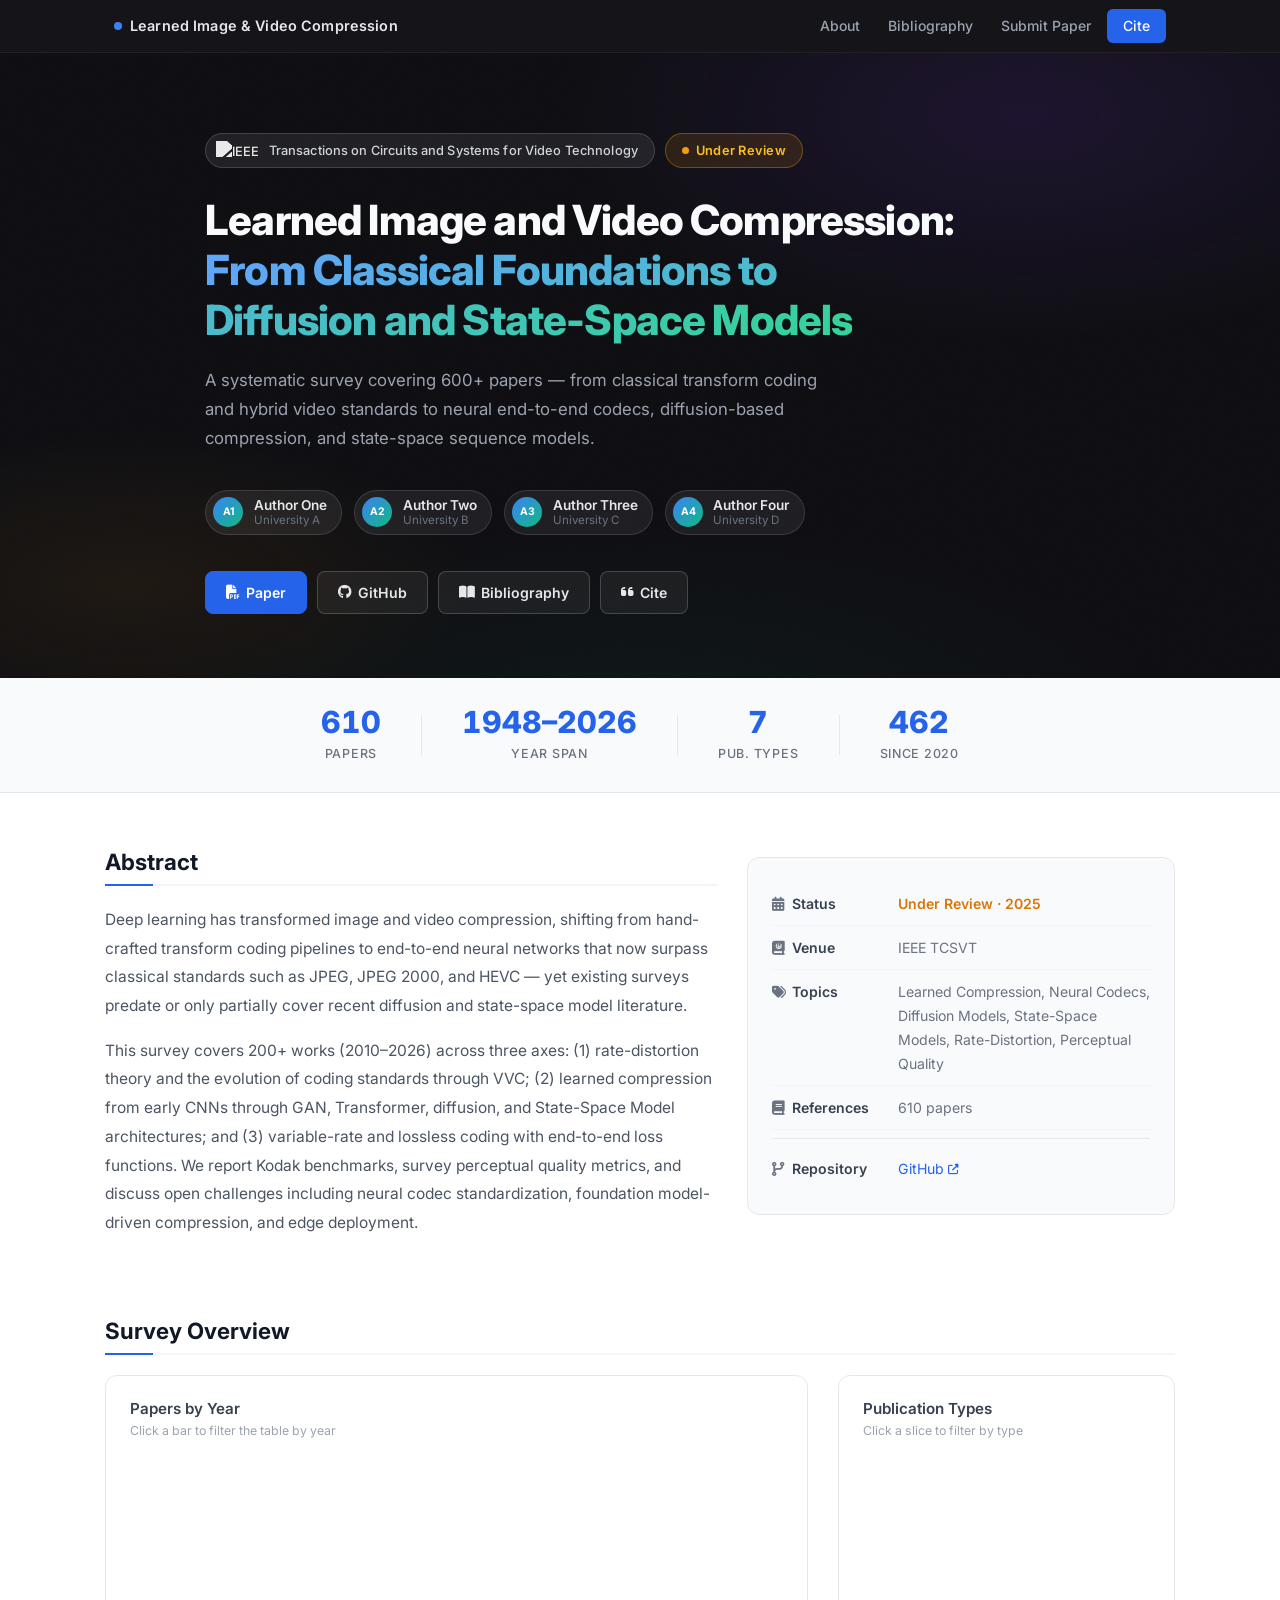
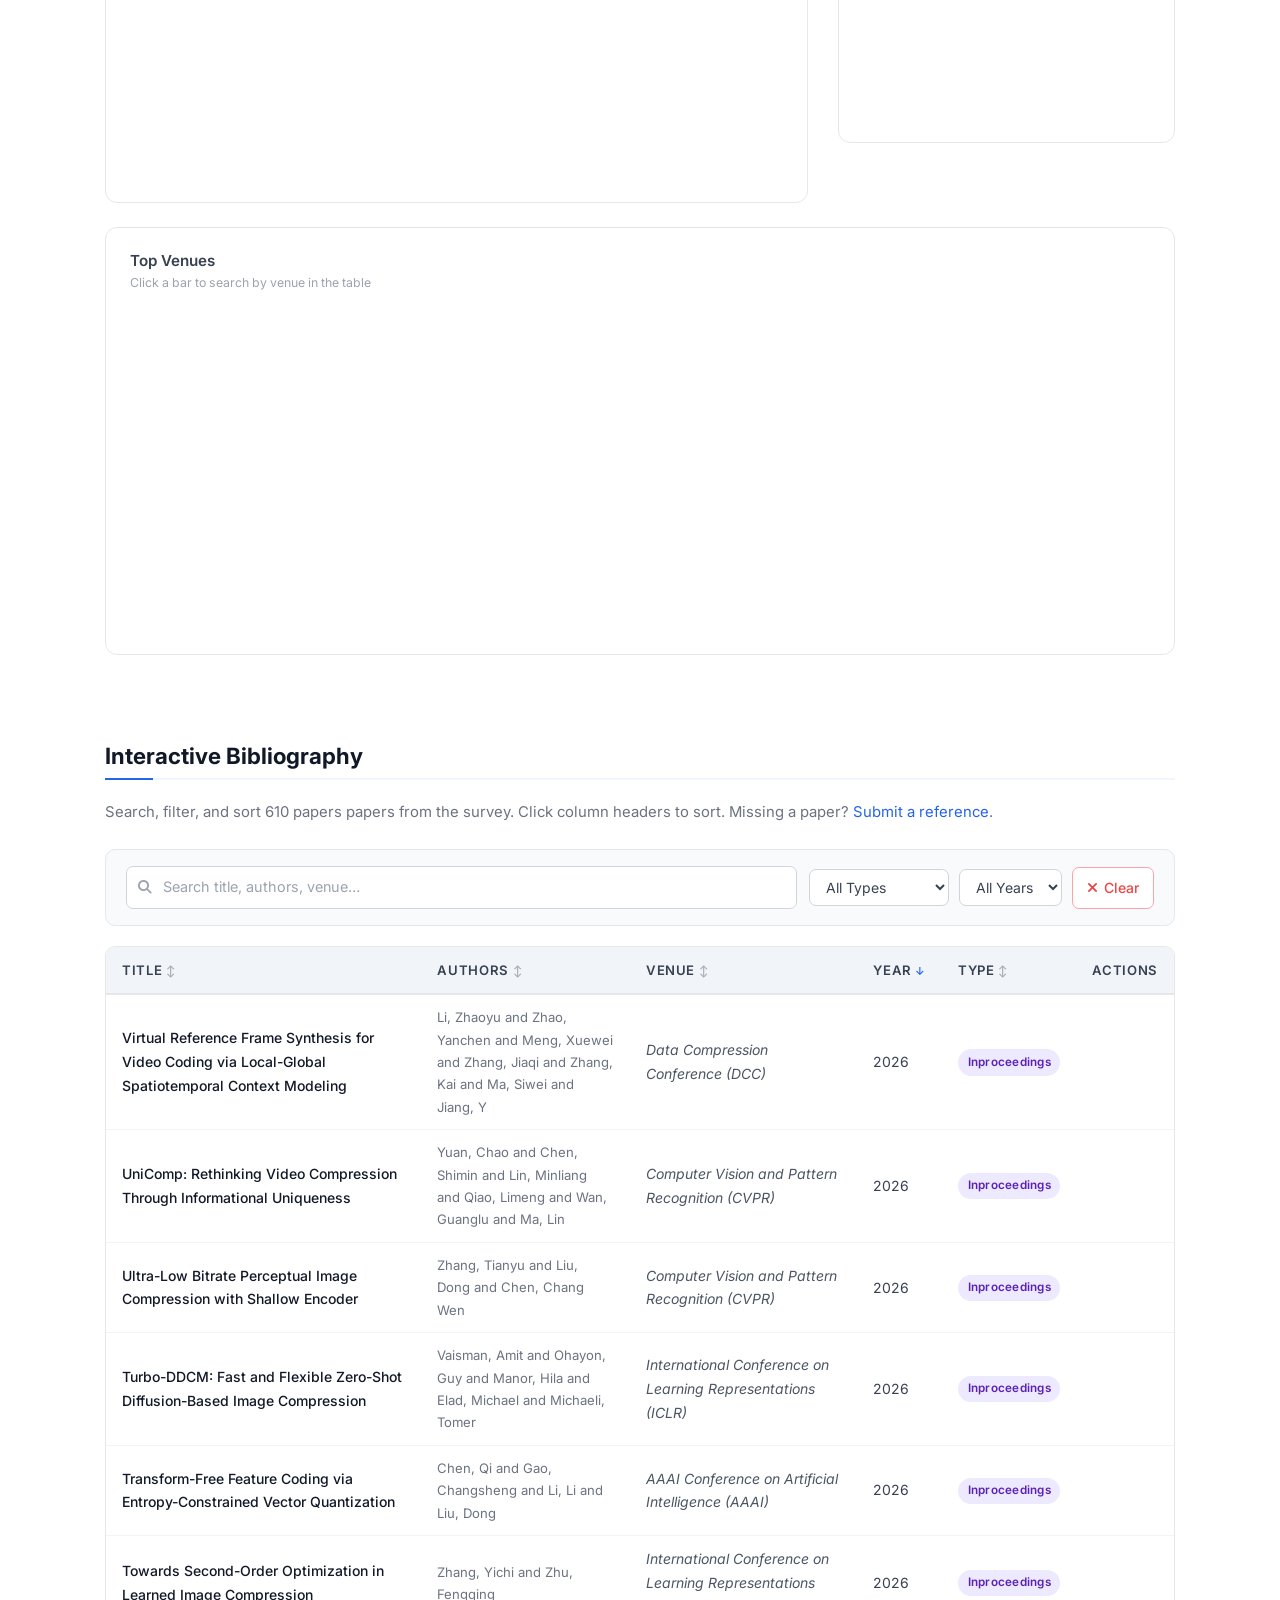
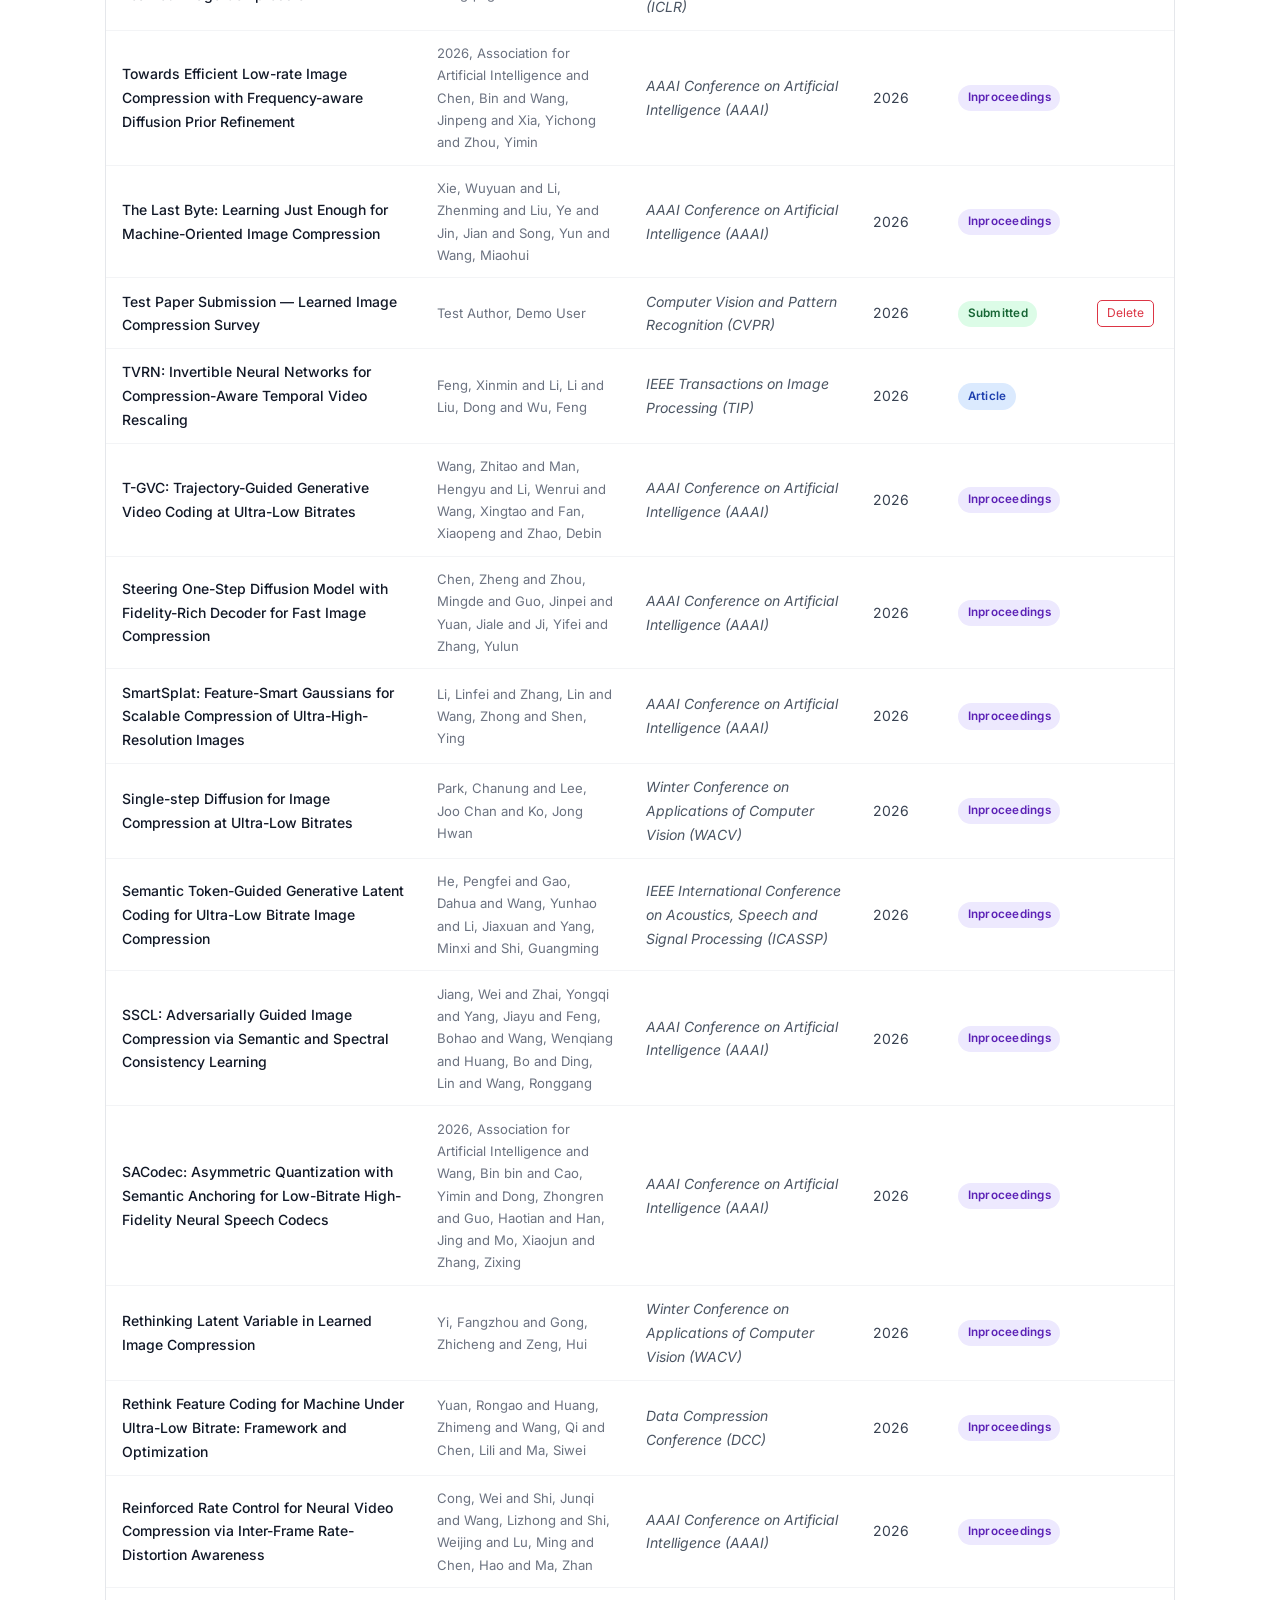
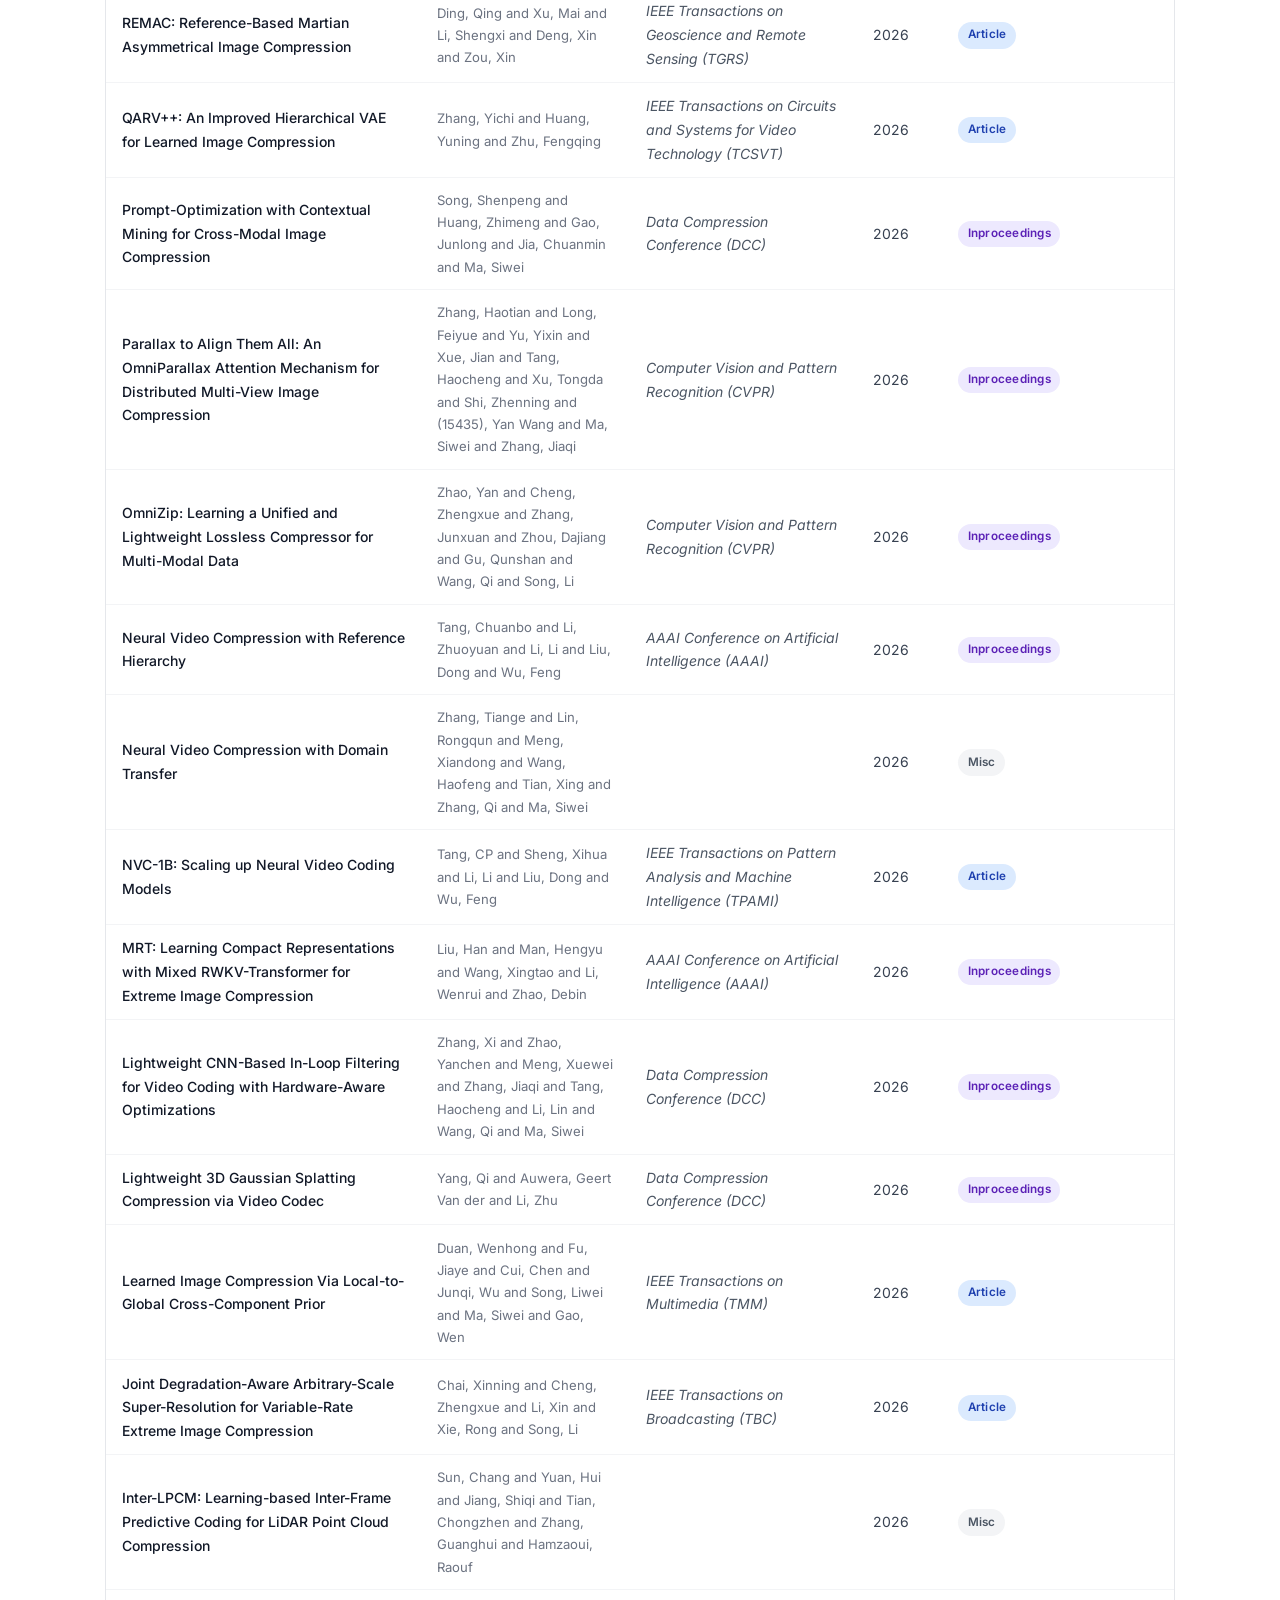
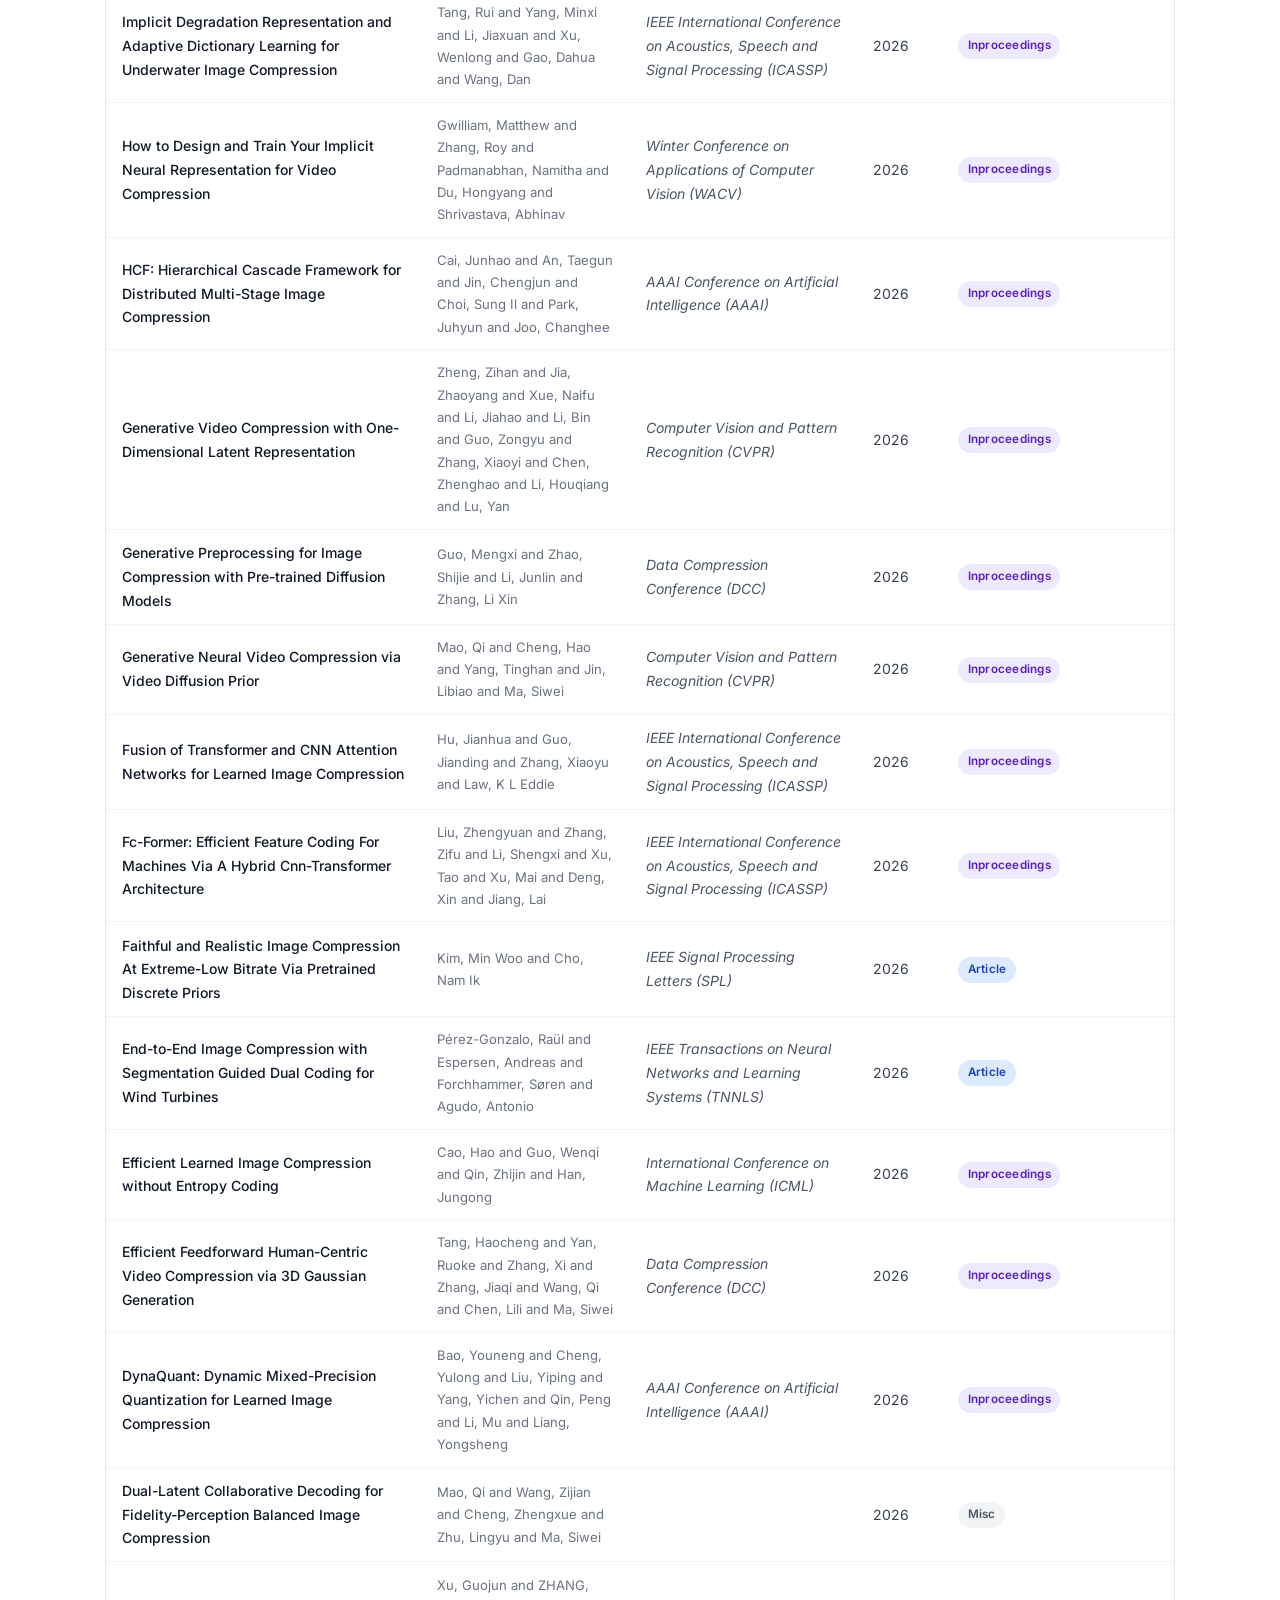
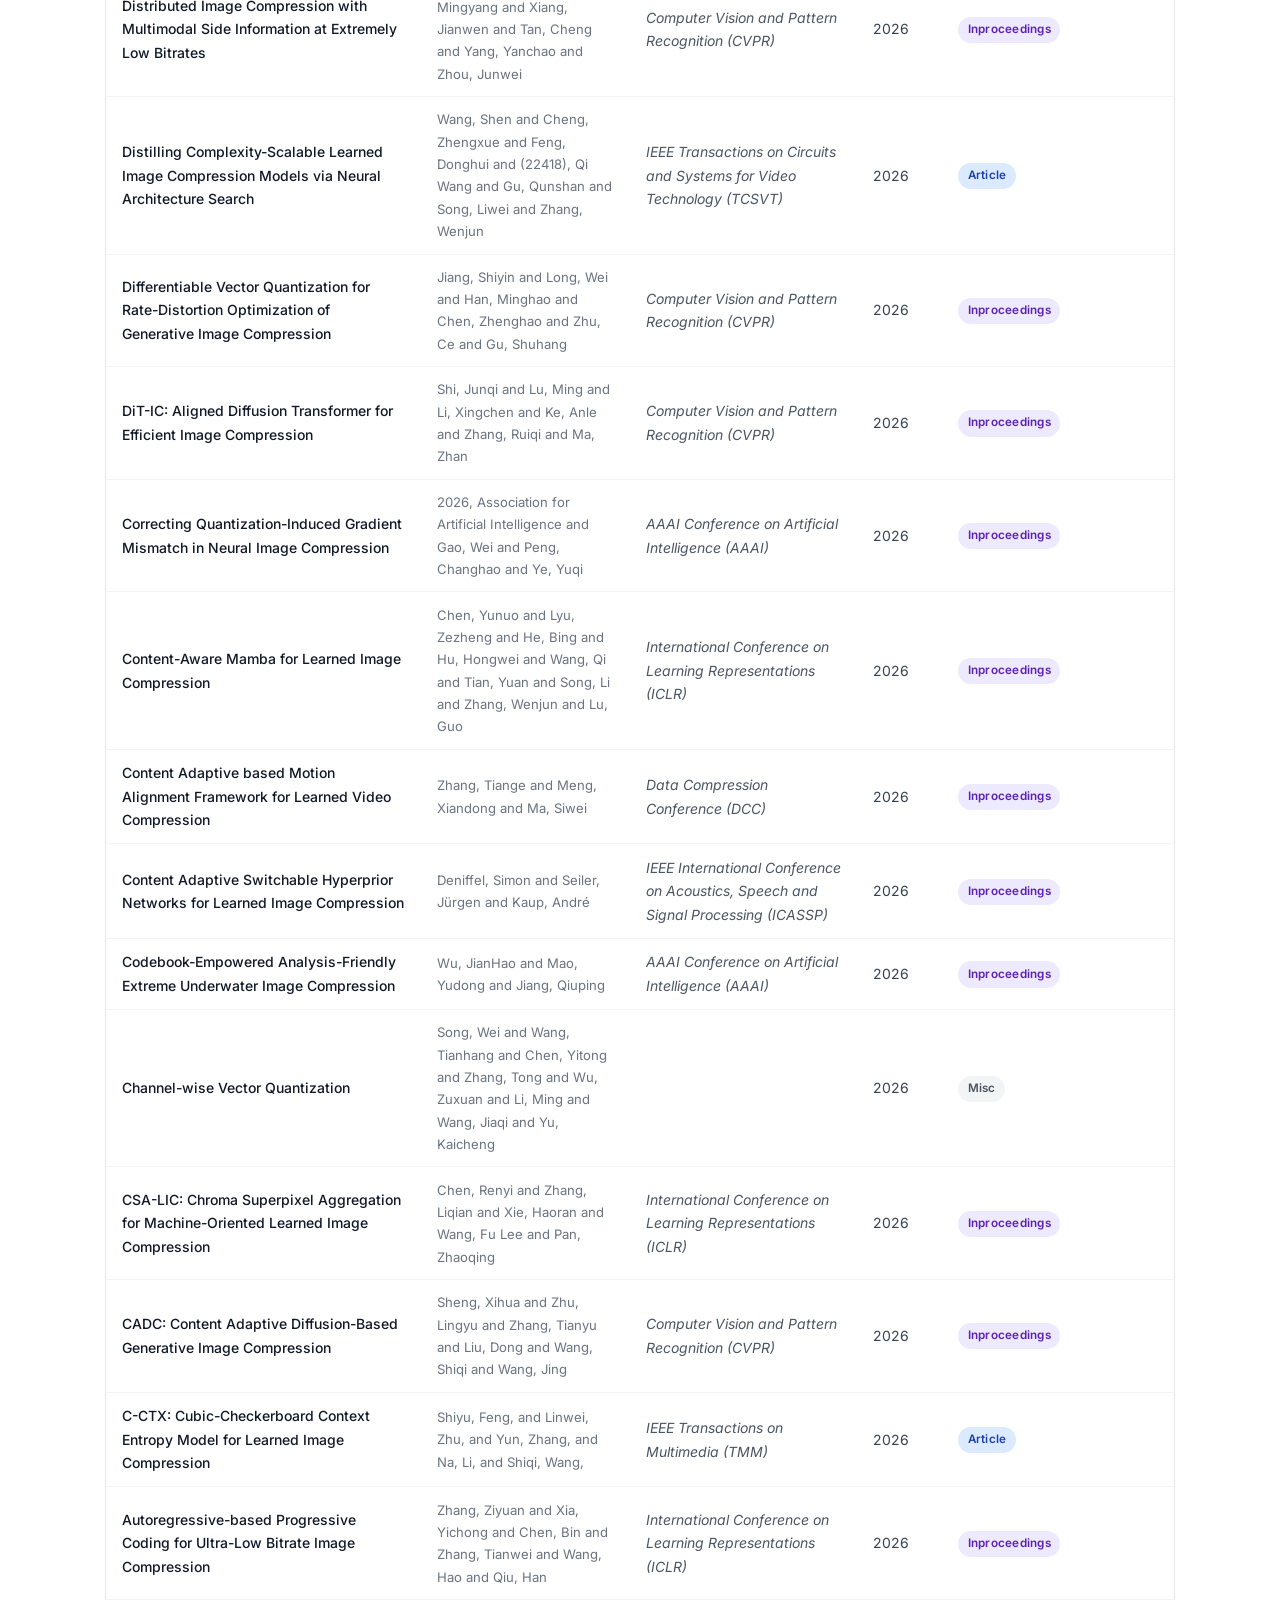
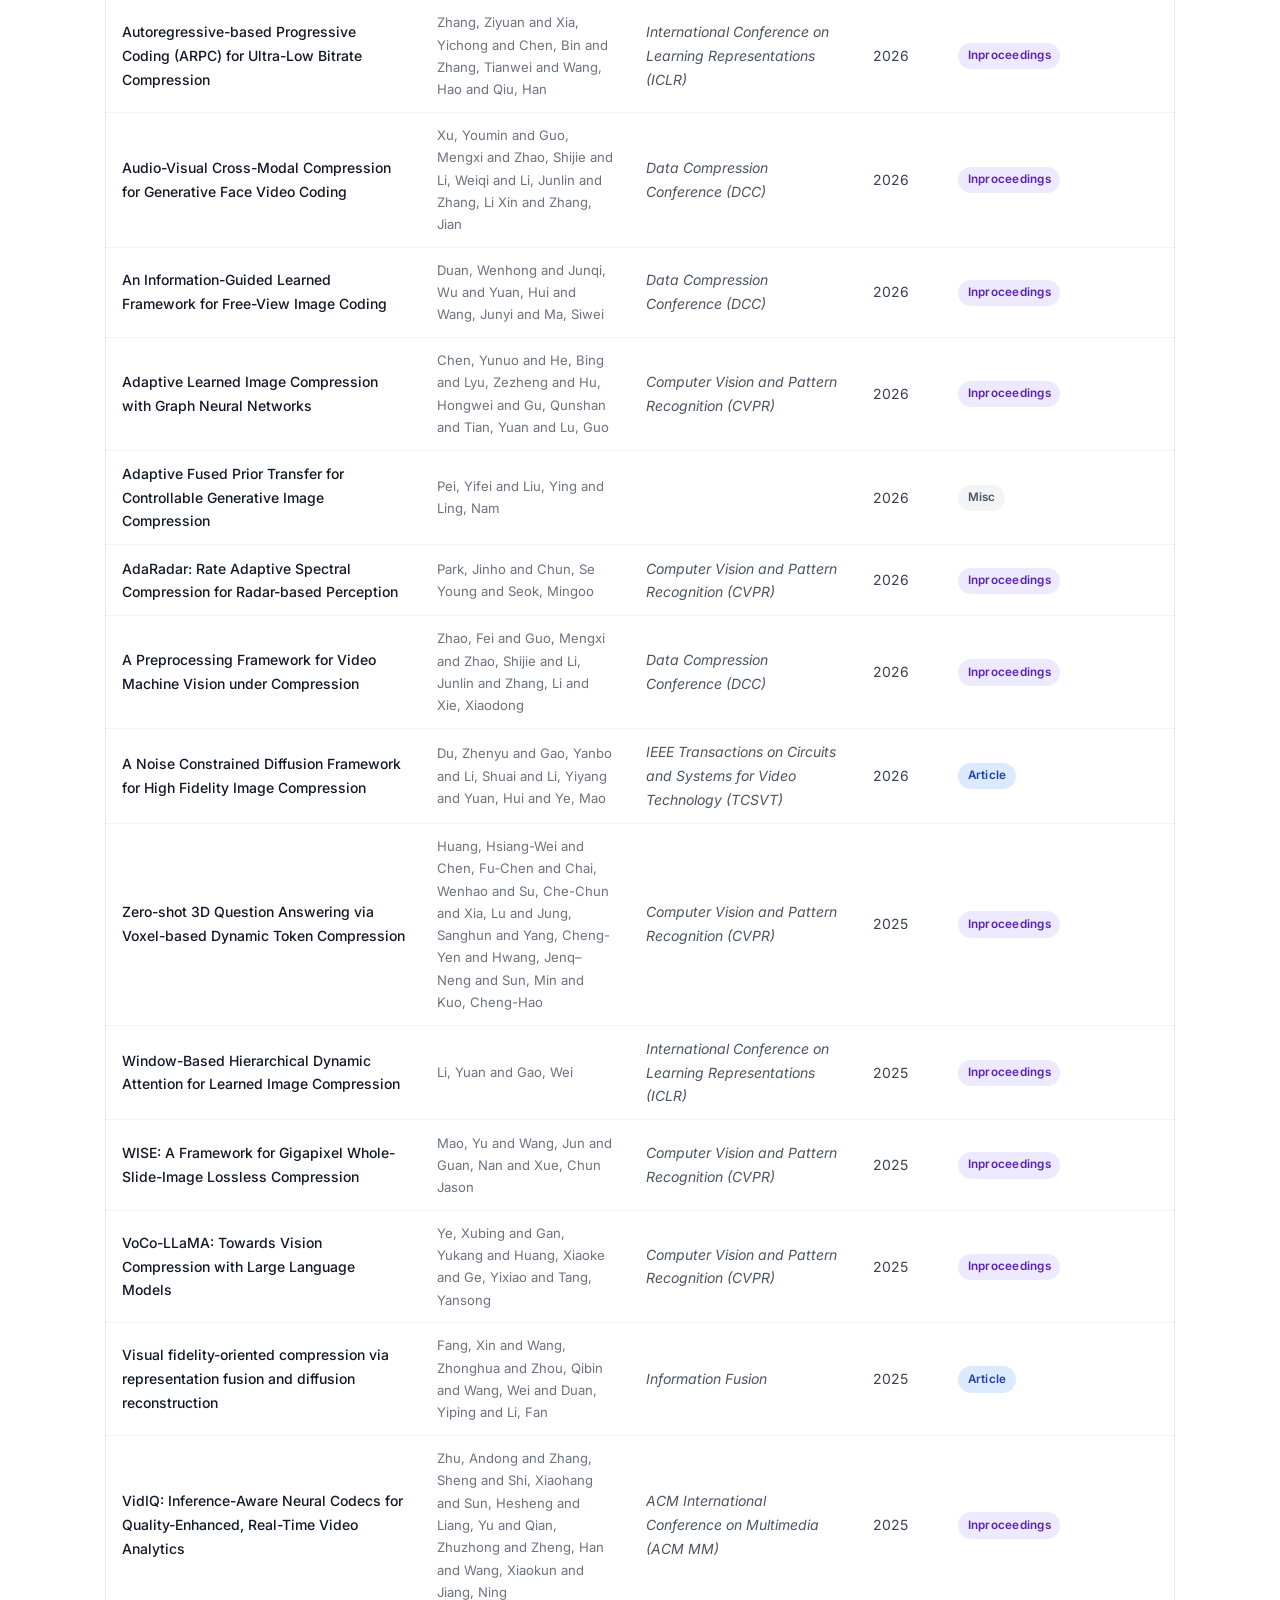
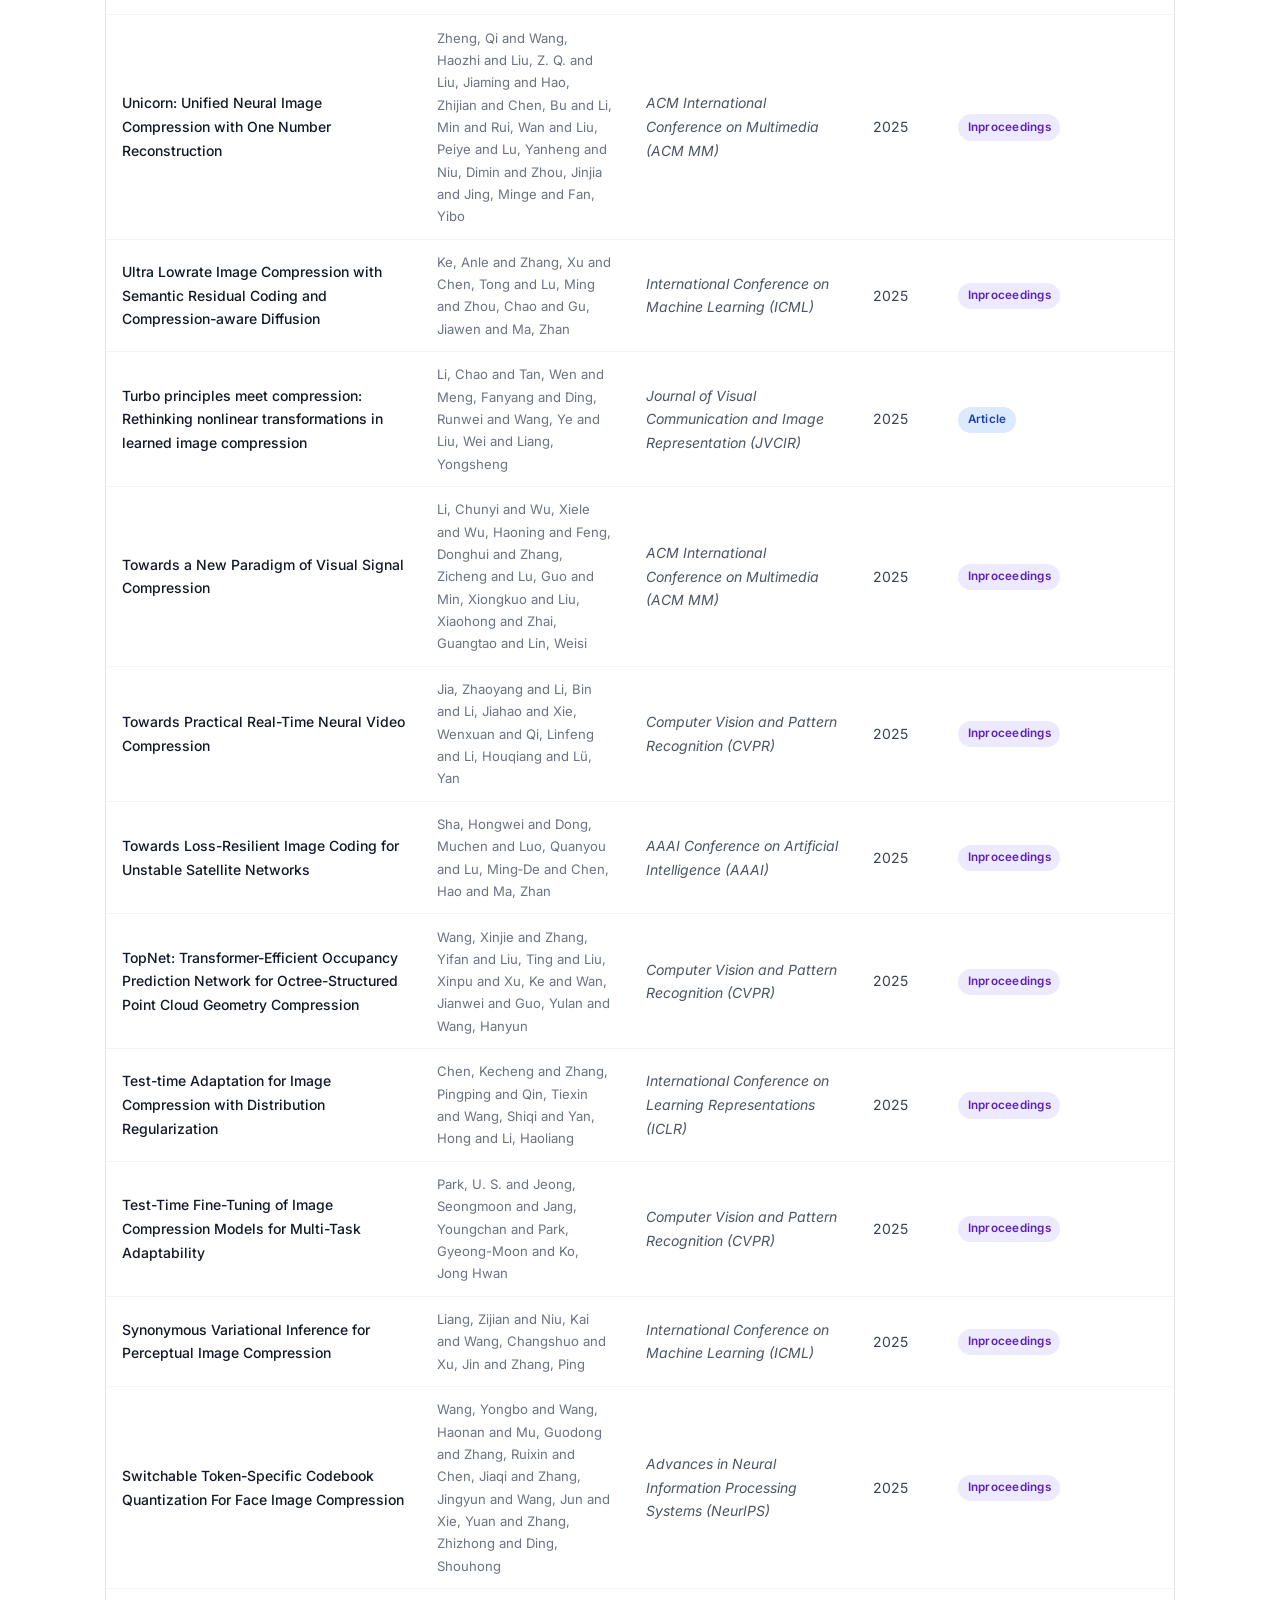
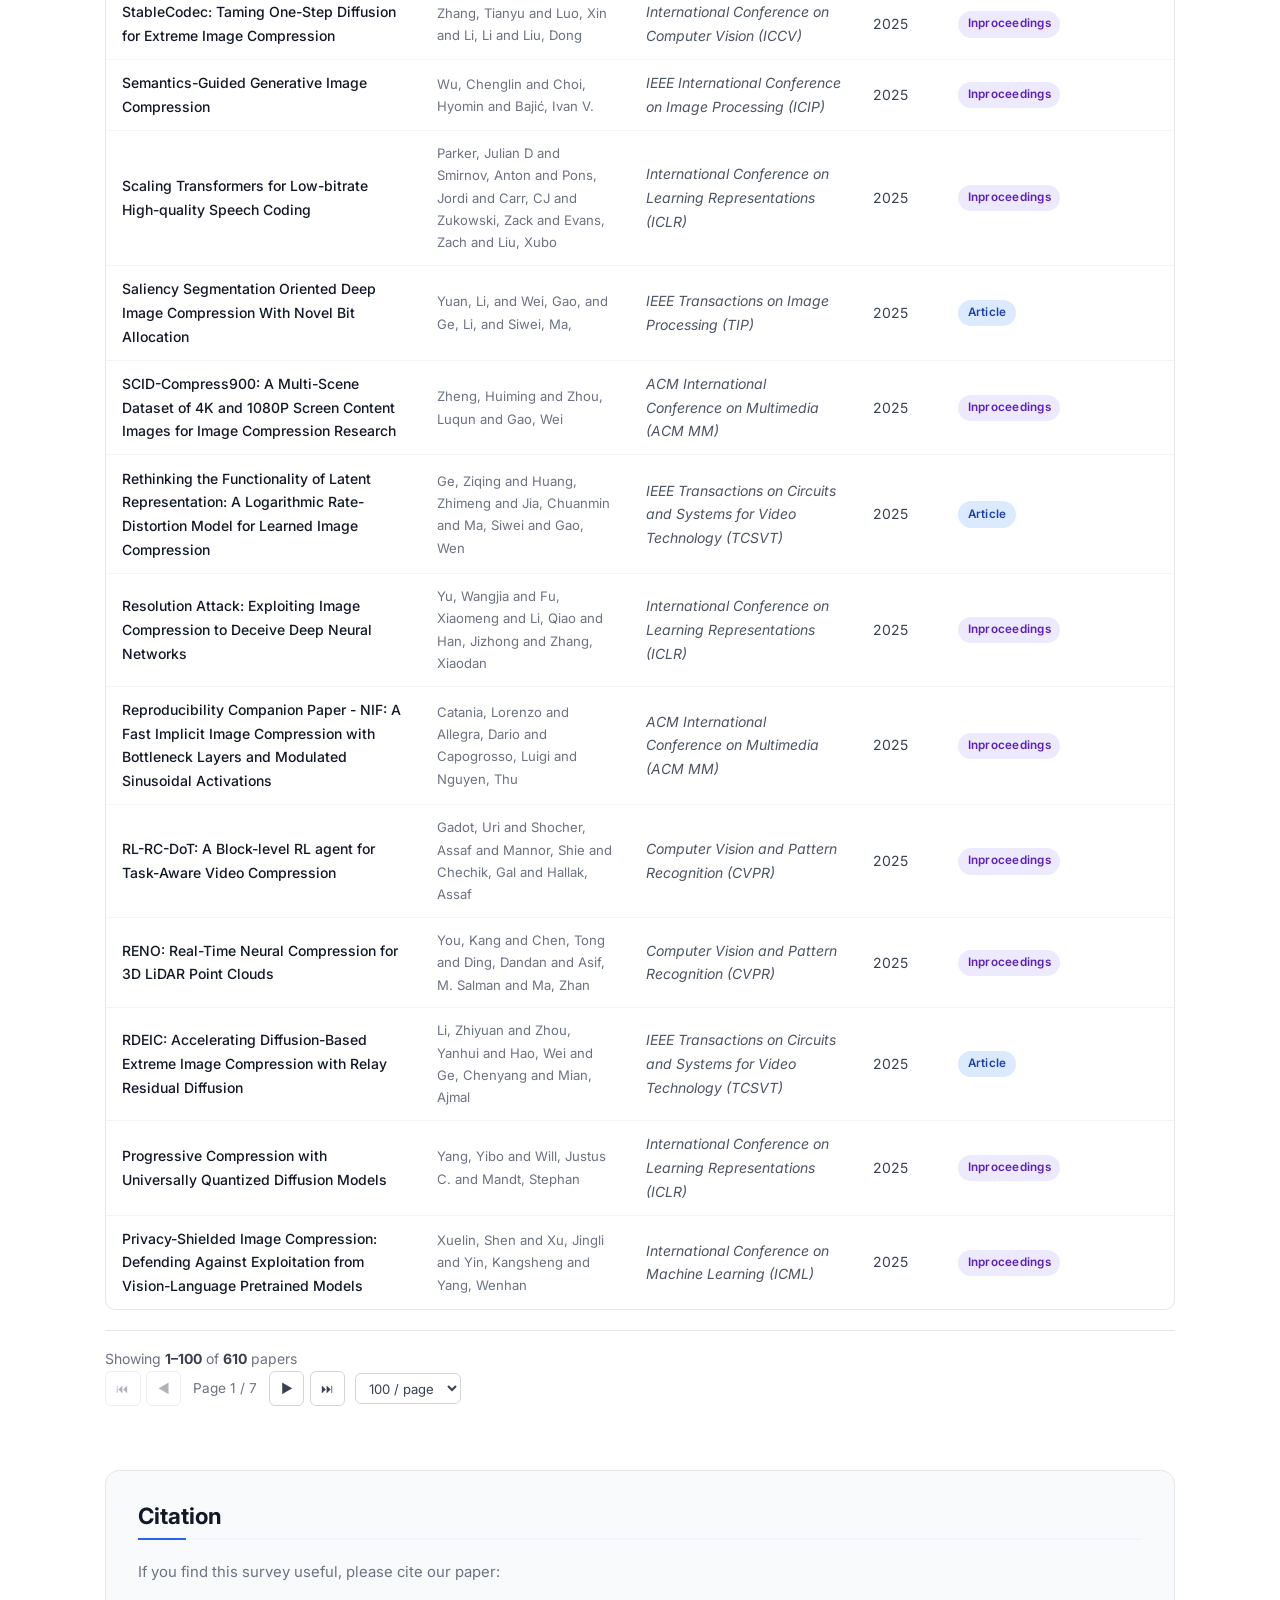
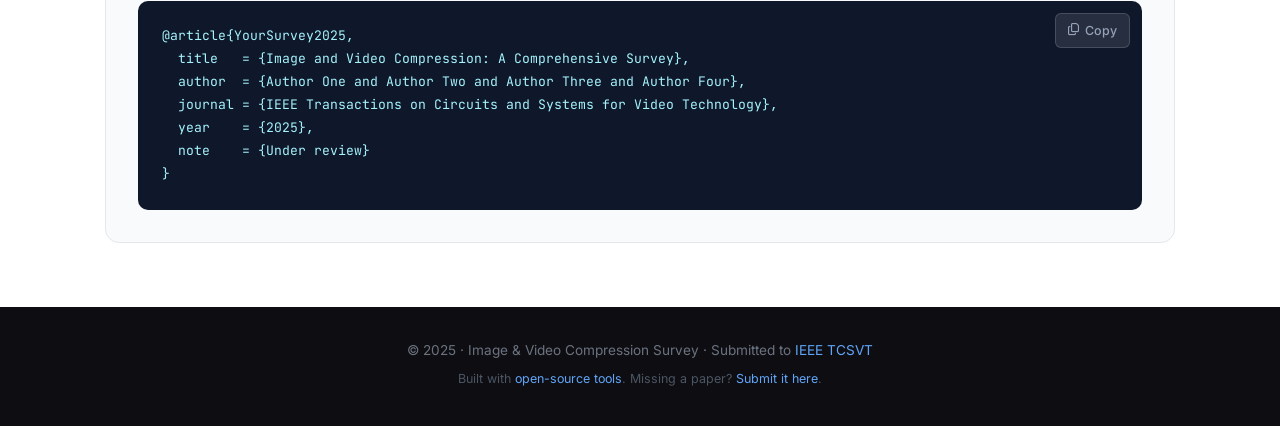
==== index.html @ 4a528257 "Initial commit: Learned Image and Video Compression Survey" ====
<!DOCTYPE html>
<html lang="en">
<head>
  <meta charset="UTF-8">
  <meta name="viewport" content="width=device-width, initial-scale=1.0">
  <title>Learned Image and Video Compression: From Classical Foundations to Diffusion and State-Space Models — IEEE TCSVT</title>

  <!-- ── Primary SEO ── -->
  <meta name="description" content="Learned Image and Video Compression: From Classical Foundations to Diffusion and State-Space Models — a comprehensive survey of 600+ papers covering neural codecs, HEVC, VVC, AV1, rate-distortion, entropy coding, hyperprior, diffusion-based compression, and state-space models. Submitted to IEEE TCSVT.">
  <meta name="keywords" content="
    image compression, video compression, neural image compression, learned image compression,
    deep learning video coding, end-to-end image compression, neural video compression,
    learned video compression, deep image compression, generative compression,
    HEVC, H.265, H.266, VVC, Versatile Video Coding, AVC, H.264, AV1, VP9, JPEG, JPEG2000, BPG, WebP,
    entropy coding, arithmetic coding, range coding, rate-distortion optimization, rate-distortion tradeoff,
    variational autoencoder, VAE, hyperprior, context model, channel conditional model,
    transform coding, DCT, discrete cosine transform, learned transform, nonlinear transform,
    inter prediction, intra prediction, motion compensation, optical flow compression,
    diffusion model compression, GAN compression, generative image compression,
    perceptual quality, image quality assessment, video quality assessment,
    PSNR, SSIM, MS-SSIM, VMAF, LPIPS, FID, perceptual loss, no-reference quality metric,
    deep learning codec, neural codec, end-to-end codec, codec survey,
    image coding, video coding, hybrid video codec, scalable video coding,
    survey, comprehensive survey, bibliography, IEEE TCSVT, IEEE Transactions on Circuits and Systems for Video Technology,
    signal processing, multimedia compression, data compression
  ">
  <meta name="author" content="Image and Video Compression Survey Authors">
  <meta name="robots" content="index, follow">
  <link rel="canonical" href="https://khawar-islam.github.io/image_video_compression/">

  <!-- ── Open Graph (LinkedIn, Facebook, Discord) ── -->
  <meta property="og:type" content="website">
  <meta property="og:title" content="Learned Image and Video Compression: From Classical Foundations to Diffusion and State-Space Models — IEEE TCSVT">
  <meta property="og:description" content="Interactive bibliography of 600+ papers — neural codecs, HEVC/VVC/AV1, diffusion-based compression, state-space models, rate-distortion, and perceptual quality. Submitted to IEEE TCSVT.">
  <meta property="og:url" content="https://khawar-islam.github.io/image_video_compression/">
  <meta property="og:site_name" content="Image and Video Compression Survey">

  <!-- ── Twitter / X Card ── -->
  <meta name="twitter:card" content="summary_large_image">
  <meta name="twitter:title" content="Learned Image and Video Compression: From Classical Foundations to Diffusion and State-Space Models — IEEE TCSVT">
  <meta name="twitter:description" content="Interactive bibliography of 600+ papers — neural codecs, HEVC/VVC/AV1, diffusion-based compression, state-space models, rate-distortion, and perceptual quality.">

  <!-- ── Structured Data (Google Scholar / search engines) ── -->
  <script type="application/ld+json">
  {
    "@context": "https://schema.org",
    "@type": "ScholarlyArticle",
    "name": "Learned Image and Video Compression: From Classical Foundations to Diffusion and State-Space Models: A Survey",
    "description": "A systematic review of classical and learned image and video compression methods, covering entropy coding, neural codecs, diffusion-based compression, state-space models, and perceptual quality metrics.",
    "keywords": [
      "image compression", "video compression", "neural image compression",
      "learned image compression", "deep learning", "HEVC", "VVC", "AV1",
      "rate-distortion optimization", "entropy coding", "hyperprior",
      "perceptual quality", "SSIM", "VMAF", "IEEE TCSVT"
    ],
    "publisher": {
      "@type": "Organization",
      "name": "IEEE Transactions on Circuits and Systems for Video Technology"
    },
    "isAccessibleForFree": true,
    "url": "https://khawar-islam.github.io/image_video_compression/"
  }
  </script>
  <link rel="stylesheet" href="https://cdn.jsdelivr.net/npm/bootstrap@4.6.2/dist/css/bootstrap.min.css" crossorigin="anonymous">
  <link rel="stylesheet" href="https://cdnjs.cloudflare.com/ajax/libs/font-awesome/6.5.0/css/all.min.css" crossorigin="anonymous">
  <link href="https://fonts.googleapis.com/css2?family=Inter:wght@300;400;500;600;700&family=JetBrains+Mono:wght@400;500&display=swap" rel="stylesheet">
  <link rel="stylesheet" href="css/style.css">
</head>
<body>

  <!-- ── Sticky Nav ── -->
  <nav class="site-nav">
    <div class="nav-inner">
      <span class="nav-brand">
        <span class="nav-dot"></span>
        Learned Image &amp; Video Compression
      </span>
      <div class="nav-links">
        <a href="#about">About</a>
        <a href="#bibliography">Bibliography</a>
        <a href="submit.html">Submit Paper</a>
        <a href="#cite" class="nav-btn">Cite</a>
      </div>
    </div>
  </nav>

  <!-- ── Hero ── -->
  <header class="hero">
    <div class="hero-bg"></div>
    <div class="container hero-inner">

      <div class="hero-badges">
        <div class="venue-badge">
          <img src="https://upload.wikimedia.org/wikipedia/commons/2/21/IEEE_logo.svg" alt="IEEE" class="ieee-logo">
          <span>Transactions on Circuits and Systems for Video Technology</span>
        </div>
        <div class="under-review-badge">
          <span class="under-review-dot"></span>
          Under Review
        </div>
      </div>

      <h1 class="hero-title">
        Learned Image and Video Compression:<br>
        <span class="hero-accent">From Classical Foundations to<br>Diffusion and State-Space Models</span>
      </h1>

      <p class="hero-subtitle">
        A systematic survey covering 600+ papers — from classical transform coding
        and hybrid video standards to neural end-to-end codecs, diffusion-based
        compression, and state-space sequence models.
      </p>

      <!-- Authors — replace with real names -->
      <div class="authors-row">
        <div class="author-chip">
          <div class="author-avatar">A1</div>
          <div>
            <div class="author-name">Author One</div>
            <div class="author-affil">University A</div>
          </div>
        </div>
        <div class="author-chip">
          <div class="author-avatar">A2</div>
          <div>
            <div class="author-name">Author Two</div>
            <div class="author-affil">University B</div>
          </div>
        </div>
        <div class="author-chip">
          <div class="author-avatar">A3</div>
          <div>
            <div class="author-name">Author Three</div>
            <div class="author-affil">University C</div>
          </div>
        </div>
        <div class="author-chip">
          <div class="author-avatar">A4</div>
          <div>
            <div class="author-name">Author Four</div>
            <div class="author-affil">University D</div>
          </div>
        </div>
      </div>

      <!-- Action buttons -->
      <div class="hero-actions">
        <a href="#" class="hero-btn hero-btn-primary">
          <i class="fas fa-file-pdf"></i> Paper
        </a>
        <a href="https://github.com/khawar-islam/image_video_compression" target="_blank" class="hero-btn hero-btn-outline">
          <i class="fab fa-github"></i> GitHub
        </a>
        <a href="#bibliography" class="hero-btn hero-btn-outline">
          <i class="fas fa-book-open"></i> Bibliography
        </a>
        <a href="#cite" class="hero-btn hero-btn-outline" id="citeNavBtn">
          <i class="fas fa-quote-left"></i> Cite
        </a>
      </div>

    </div>
  </header>

  <!-- ── Stats bar ── -->
  <div class="stats-bar" id="dashboardSection" style="display:none">
    <div class="container">
      <div class="stats-grid">
        <div class="stat-item">
          <div class="stat-value" id="statTotal">0</div>
          <div class="stat-label">Papers</div>
        </div>
        <div class="stat-divider"></div>
        <div class="stat-item">
          <div class="stat-value" id="statYears">0</div>
          <div class="stat-label">Year Span</div>
        </div>
        <div class="stat-divider"></div>
        <div class="stat-item">
          <div class="stat-value" id="statTypes">0</div>
          <div class="stat-label">Pub. Types</div>
        </div>
        <div class="stat-divider"></div>
        <div class="stat-item">
          <div class="stat-value" id="statRecent">0</div>
          <div class="stat-label">Since 2020</div>
        </div>
      </div>
    </div>
  </div>

  <main class="container main-content">

    <!-- ── About ── -->
    <section id="about" class="section-about">
      <div class="row">
        <div class="col-lg-7">
          <h2 class="section-heading">Abstract</h2>
          <p class="abstract-text">
            Deep learning has transformed image and video compression, shifting from hand-crafted
            transform coding pipelines to end-to-end neural networks that now surpass classical
            standards such as JPEG, JPEG 2000, and HEVC — yet existing surveys predate or only
            partially cover recent diffusion and state-space model literature.
          </p>
          <p class="abstract-text">
            This survey covers 200+ works (2010–2026) across three axes: (1) rate-distortion
            theory and the evolution of coding standards through VVC; (2) learned compression
            from early CNNs through GAN, Transformer, diffusion, and State-Space Model
            architectures; and (3) variable-rate and lossless coding with end-to-end loss
            functions. We report Kodak benchmarks, survey perceptual quality metrics, and
            discuss open challenges including neural codec standardization, foundation
            model-driven compression, and edge deployment.
          </p>
        </div>
        <div class="col-lg-5">
          <div class="info-card">
            <div class="info-row">
              <span class="info-key"><i class="fas fa-calendar-alt"></i> Status</span>
              <span class="info-val" style="color:#d97706;font-weight:600;">Under Review · 2025</span>
            </div>
            <div class="info-row">
              <span class="info-key"><i class="fas fa-journal-whills"></i> Venue</span>
              <span class="info-val">IEEE TCSVT</span>
            </div>
            <div class="info-row">
              <span class="info-key"><i class="fas fa-tags"></i> Topics</span>
              <span class="info-val">Learned Compression, Neural Codecs, Diffusion Models, State-Space Models, Rate-Distortion, Perceptual Quality</span>
            </div>
            <div class="info-row">
              <span class="info-key"><i class="fas fa-book"></i> References</span>
              <span class="info-val" id="infoRefCount">610 papers</span>
            </div>
            <hr class="info-divider">
            <div class="info-row">
              <span class="info-key"><i class="fas fa-code-branch"></i> Repository</span>
              <a href="https://github.com/khawar-islam/image_video_compression" class="info-val info-link" target="_blank">
                GitHub <i class="fas fa-external-link-alt fa-xs"></i>
              </a>
            </div>
          </div>
        </div>
      </div>
    </section>

    <!-- ── Charts ── -->
    <section id="chartsSection" class="section-charts" style="display:none">
      <h2 class="section-heading">Survey Overview</h2>
      <div class="row charts-section">
        <div class="col-lg-8 mb-4">
          <div class="chart-card">
            <h5>Papers by Year</h5>
            <p class="chart-hint">Click a bar to filter the table by year</p>
            <div class="chart-wrap tall">
              <canvas id="yearChart"></canvas>
            </div>
          </div>
        </div>
        <div class="col-lg-4 mb-4">
          <div class="chart-card">
            <h5>Publication Types</h5>
            <p class="chart-hint">Click a slice to filter by type</p>
            <div class="chart-wrap">
              <canvas id="typeChart"></canvas>
            </div>
          </div>
        </div>
        <div class="col-12 mb-4">
          <div class="chart-card">
            <h5>Top Venues</h5>
            <p class="chart-hint">Click a bar to search by venue in the table</p>
            <div class="chart-wrap tall">
              <canvas id="venueChart"></canvas>
            </div>
          </div>
        </div>
      </div>
    </section>

    <!-- ── Bibliography ── -->
    <section id="bibliography" class="section-bibliography">
      <div class="bib-header">
        <h2 class="section-heading">Interactive Bibliography</h2>
        <p class="bib-desc">
          Search, filter, and sort <span id="bibPaperCount">200+</span> papers from the survey.
          Click column headers to sort. Missing a paper?
          <a href="submit.html">Submit a reference</a>.
        </p>
      </div>

      <!-- Filters -->
      <div class="filter-bar">
        <div class="filter-search">
          <i class="fas fa-search filter-icon"></i>
          <input type="text" id="searchInput" class="filter-input" placeholder="Search title, authors, venue…">
        </div>
        <div class="filter-selects">
          <select id="typeFilter" class="filter-select">
            <option value="">All Types</option>
          </select>
          <select id="yearFilter" class="filter-select">
            <option value="">All Years</option>
          </select>
          <button type="button" id="clearFilters" class="filter-clear-btn">
            <i class="fas fa-times"></i> Clear
          </button>
        </div>
      </div>

      <div id="loadingState" class="loading-state">
        <div class="loading-spinner"></div>
        <span>Loading bibliography…</span>
      </div>

      <div id="tableSection" class="table-responsive bib-table-wrap" style="display:none">
        <table id="surveyTable" class="table bib-table">
          <thead>
            <tr>
              <th class="sortable" data-column="title">Title</th>
              <th class="sortable" data-column="authors">Authors</th>
              <th class="sortable" data-column="venue">Venue</th>
              <th class="sortable" data-column="year">Year</th>
              <th class="sortable" data-column="type">Type</th>
              <th class="no-sort actions-col">Actions</th>
            </tr>
          </thead>
          <tbody id="tableBody"></tbody>
        </table>
      </div>

      <!-- Pagination -->
      <div id="paginationSection" class="pagination-wrapper" style="display:none">
        <div class="pagination-info">
          Showing <strong><span id="startRecord">0</span>–<span id="endRecord">0</span></strong>
          of <strong><span id="totalRecords">0</span></strong> papers
        </div>
        <div class="pagination-controls">
          <button type="button" id="firstPage" class="page-btn">⏮</button>
          <button type="button" id="prevPage" class="page-btn">◀</button>
          <span class="page-indicator">
            Page <span id="currentPage">1</span> / <span id="totalPages">1</span>
          </span>
          <button type="button" id="nextPage" class="page-btn">▶</button>
          <button type="button" id="lastPage" class="page-btn">⏭</button>
          <select id="recordsPerPage" class="per-page-select">
            <option value="10">10 / page</option>
            <option value="25">25 / page</option>
            <option value="50">50 / page</option>
            <option value="100" selected>100 / page</option>
          </select>
        </div>
      </div>
    </section>

    <!-- ── Citation ── -->
    <section id="cite" class="section-cite">
      <h2 class="section-heading">Citation</h2>
      <p>If you find this survey useful, please cite our paper:</p>
      <div class="bibtex-block">
        <button class="copy-btn" id="copyBibtex" title="Copy BibTeX">
          <i class="far fa-copy"></i> Copy
        </button>
        <pre id="bibtexCode">@article{YourSurvey2025,
  title   = {Image and Video Compression: A Comprehensive Survey},
  author  = {Author One and Author Two and Author Three and Author Four},
  journal = {IEEE Transactions on Circuits and Systems for Video Technology},
  year    = {2025},
  note    = {Under review}
}</pre>
      </div>
    </section>

  </main>

  <!-- ── Footer ── -->
  <footer class="site-footer">
    <div class="container footer-inner">
      <p>
        &copy; 2025 · Image &amp; Video Compression Survey ·
        Submitted to <a href="https://ieeexplore.ieee.org/xpl/RecentIssue.jsp?punumber=76" target="_blank">IEEE TCSVT</a>
      </p>
      <p class="footer-sub">
        Built with <a href="https://github.com/khawar-islam/image_video_compression" target="_blank">open-source tools</a>.
        Missing a paper? <a href="submit.html">Submit it here</a>.
      </p>
    </div>
  </footer>

  <script src="https://cdn.jsdelivr.net/npm/chart.js@4.4.1/dist/chart.umd.min.js"></script>
  <script src="js/venue-map.js"></script>
  <script src="js/charts.js"></script>
  <script src="js/app.js"></script>
  <script>
    // BibTeX copy button
    document.getElementById('copyBibtex').addEventListener('click', function() {
      const text = document.getElementById('bibtexCode').textContent;
      navigator.clipboard.writeText(text).then(() => {
        this.innerHTML = '<i class="fas fa-check"></i> Copied!';
        setTimeout(() => { this.innerHTML = '<i class="far fa-copy"></i> Copy'; }, 2000);
      });
    });

    // Show charts section once data is loaded
    const _origRender = window.renderSurveyCharts;
    document.addEventListener('DOMContentLoaded', function() {
      const observer = new MutationObserver(function() {
        const dash = document.getElementById('dashboardSection');
        if (dash && dash.style.display !== 'none') {
          const chartsEl = document.getElementById('chartsSection');
          if (chartsEl) chartsEl.style.display = 'block';
          observer.disconnect();
        }
      });
      const dash = document.getElementById('dashboardSection');
      if (dash) observer.observe(dash, { attributes: true, attributeFilter: ['style'] });
    });

    // Update abstract paper count when data loads
    window.addEventListener('surveydataloaded', function(e) {
      const count = e.detail && e.detail.count;
      if (count) {
        const el = document.getElementById('abstractPaperCount');
        const el2 = document.getElementById('bibPaperCount');
        const el3 = document.getElementById('infoRefCount');
        if (el) el.textContent = count;
        if (el2) el2.textContent = count + ' papers';
        if (el3) el3.textContent = count + ' papers';
      }
    });
  </script>
</body>
</html>
---- css/style.css ----
/* =====================================================
   TCSVT Survey — Main Stylesheet
   ===================================================== */

/* ── Fonts & base ── */
*, *::before, *::after { box-sizing: border-box; }

html { scroll-behavior: smooth; }

body {
  font-family: 'Inter', 'Helvetica Neue', Helvetica, Arial, sans-serif;
  font-size: 15px;
  line-height: 1.7;
  color: #374151;
  background: #ffffff;
  margin: 0;
  padding: 0;
}

a {
  color: #2563eb;
  text-decoration: none;
  transition: color 0.18s;
}
a:hover { color: #1d4ed8; text-decoration: underline; }

h1, h2, h3, h4, h5 {
  font-weight: 700;
  color: #111827;
  margin-bottom: 0.5rem;
}

/* ── Sticky nav ── */
.site-nav {
  position: sticky;
  top: 0;
  z-index: 1000;
  background: rgba(14, 14, 18, 0.97);
  backdrop-filter: blur(10px);
  border-bottom: 1px solid rgba(255,255,255,0.06);
}

.nav-inner {
  max-width: 1100px;
  margin: 0 auto;
  padding: 0 1.5rem;
  height: 52px;
  display: flex;
  align-items: center;
  justify-content: space-between;
}

.nav-brand {
  display: flex;
  align-items: center;
  gap: 0.5rem;
  color: #e5e7eb;
  font-weight: 600;
  font-size: 0.9rem;
  letter-spacing: 0.01em;
}

.nav-dot {
  width: 8px;
  height: 8px;
  border-radius: 50%;
  background: #3b82f6;
  flex-shrink: 0;
}

.nav-links {
  display: flex;
  align-items: center;
  gap: 0.25rem;
}

.nav-links a {
  color: #9ca3af;
  font-size: 0.875rem;
  font-weight: 500;
  padding: 0.35rem 0.75rem;
  border-radius: 6px;
  transition: color 0.15s, background 0.15s;
  text-decoration: none;
}

.nav-links a:hover { color: #f9fafb; background: rgba(255,255,255,0.07); }

.nav-links .nav-btn {
  background: #2563eb;
  color: #fff !important;
  padding: 0.35rem 1rem;
  border-radius: 6px;
}
.nav-links .nav-btn:hover { background: #1d4ed8; }

/* ── Hero ── */
.hero {
  position: relative;
  background: #0e0e12;
  color: #f9fafb;
  overflow: hidden;
  padding: 5rem 0 4rem;
}

.hero-bg {
  position: absolute;
  inset: 0;
  background:
    radial-gradient(ellipse 55% 55% at 80% 10%, rgba(124,58,237,0.13) 0%, transparent 65%),
    radial-gradient(ellipse 45% 40% at 10% 85%, rgba(245,158,11,0.07) 0%, transparent 60%),
    radial-gradient(ellipse 60% 50% at 50% 110%, rgba(16,185,129,0.06) 0%, transparent 70%);
  pointer-events: none;
}

/* Subtle noise/grain texture overlay */
.hero::after {
  content: '';
  position: absolute;
  inset: 0;
  background-image: url("data:image/svg+xml,%3Csvg viewBox='0 0 200 200' xmlns='http://www.w3.org/2000/svg'%3E%3Cfilter id='n'%3E%3CfeTurbulence type='fractalNoise' baseFrequency='0.75' numOctaves='4' stitchTiles='stitch'/%3E%3C/filter%3E%3Crect width='100%25' height='100%25' filter='url(%23n)' opacity='0.04'/%3E%3C/svg%3E");
  background-size: 200px 200px;
  opacity: 0.4;
  pointer-events: none;
}

.hero-inner {
  position: relative;
  z-index: 1;
  max-width: 900px;
}

.hero-badges {
  display: flex;
  align-items: center;
  flex-wrap: wrap;
  gap: 0.6rem;
  margin-bottom: 1.75rem;
}

.venue-badge {
  display: inline-flex;
  align-items: center;
  gap: 0.6rem;
  background: rgba(255,255,255,0.08);
  border: 1px solid rgba(255,255,255,0.15);
  border-radius: 100px;
  padding: 0.35rem 1rem 0.35rem 0.6rem;
  font-size: 0.8rem;
  font-weight: 500;
  color: #d1d5db;
  letter-spacing: 0.01em;
}

.under-review-badge {
  display: inline-flex;
  align-items: center;
  gap: 0.45rem;
  background: rgba(245, 158, 11, 0.12);
  border: 1px solid rgba(245, 158, 11, 0.35);
  border-radius: 100px;
  padding: 0.35rem 1rem;
  font-size: 0.8rem;
  font-weight: 600;
  color: #fbbf24;
  letter-spacing: 0.02em;
}

.under-review-dot {
  width: 7px;
  height: 7px;
  border-radius: 50%;
  background: #f59e0b;
  flex-shrink: 0;
  animation: pulse-dot 2s ease-in-out infinite;
}

@keyframes pulse-dot {
  0%, 100% { opacity: 1; transform: scale(1); }
  50%       { opacity: 0.5; transform: scale(0.75); }
}

.ieee-logo {
  height: 18px;
  width: auto;
  filter: brightness(0) invert(1) opacity(0.9);
}

.hero-title {
  font-size: clamp(1.75rem, 4vw, 2.6rem);
  font-weight: 800;
  line-height: 1.2;
  color: #f9fafb;
  margin-bottom: 1.25rem;
  letter-spacing: -0.02em;
}

.hero-accent {
  background: linear-gradient(135deg, #60a5fa, #34d399);
  -webkit-background-clip: text;
  -webkit-text-fill-color: transparent;
  background-clip: text;
}

.hero-subtitle {
  font-size: 1.05rem;
  color: #9ca3af;
  max-width: 640px;
  margin-bottom: 2.25rem;
  line-height: 1.75;
}

/* Authors */
.authors-row {
  display: flex;
  flex-wrap: wrap;
  gap: 0.75rem;
  margin-bottom: 2.25rem;
}

.author-chip {
  display: flex;
  align-items: center;
  gap: 0.65rem;
  background: rgba(255,255,255,0.07);
  border: 1px solid rgba(255,255,255,0.12);
  border-radius: 50px;
  padding: 0.4rem 0.9rem 0.4rem 0.45rem;
  transition: background 0.15s, border-color 0.15s;
}

.author-chip:hover {
  background: rgba(255,255,255,0.11);
  border-color: rgba(255,255,255,0.2);
}

.author-avatar {
  width: 30px;
  height: 30px;
  border-radius: 50%;
  background: linear-gradient(135deg, #3b82f6, #10b981);
  color: #fff;
  font-size: 0.65rem;
  font-weight: 700;
  display: flex;
  align-items: center;
  justify-content: center;
  flex-shrink: 0;
  letter-spacing: 0;
}

.author-name {
  font-size: 0.85rem;
  font-weight: 600;
  color: #e5e7eb;
  line-height: 1.2;
}

.author-affil {
  font-size: 0.72rem;
  color: #6b7280;
  line-height: 1.2;
}

/* Action buttons */
.hero-actions {
  display: flex;
  flex-wrap: wrap;
  gap: 0.6rem;
}

.hero-btn {
  display: inline-flex;
  align-items: center;
  gap: 0.4rem;
  padding: 0.55rem 1.25rem;
  border-radius: 8px;
  font-size: 0.88rem;
  font-weight: 600;
  text-decoration: none;
  transition: all 0.18s;
  border: 1.5px solid transparent;
  cursor: pointer;
}

.hero-btn-primary {
  background: #2563eb;
  color: #fff;
  border-color: #2563eb;
}
.hero-btn-primary:hover {
  background: #1d4ed8;
  color: #fff;
  text-decoration: none;
  transform: translateY(-1px);
  box-shadow: 0 4px 14px rgba(37,99,235,0.4);
}

.hero-btn-outline {
  background: rgba(255,255,255,0.06);
  color: #e5e7eb;
  border-color: rgba(255,255,255,0.18);
}
.hero-btn-outline:hover {
  background: rgba(255,255,255,0.12);
  color: #fff;
  text-decoration: none;
  transform: translateY(-1px);
}

/* ── Stats bar ── */
.stats-bar {
  background: #f8fafc;
  border-bottom: 1px solid #e5e7eb;
  padding: 1.25rem 0;
}

.stats-grid {
  display: flex;
  align-items: center;
  justify-content: center;
  flex-wrap: wrap;
  gap: 0;
}

.stat-item {
  text-align: center;
  padding: 0.5rem 2.5rem;
  flex-shrink: 0;
  animation: fadeSlideUp 0.5s ease both;
}

.stat-item:nth-child(1) { animation-delay: 0.05s; }
.stat-item:nth-child(3) { animation-delay: 0.15s; }
.stat-item:nth-child(5) { animation-delay: 0.25s; }
.stat-item:nth-child(7) { animation-delay: 0.35s; }

.stat-divider {
  width: 1px;
  height: 40px;
  background: #e5e7eb;
  flex-shrink: 0;
}

.stat-value {
  font-size: 1.9rem;
  font-weight: 800;
  color: #2563eb;
  line-height: 1.1;
  font-variant-numeric: tabular-nums;
}

.stat-label {
  font-size: 0.78rem;
  font-weight: 500;
  color: #6b7280;
  text-transform: uppercase;
  letter-spacing: 0.06em;
  margin-top: 0.2rem;
}

/* ── Main content ── */
.main-content {
  max-width: 1100px;
  padding-top: 3.5rem;
}

.section-heading {
  font-size: 1.4rem;
  font-weight: 700;
  color: #111827;
  margin-bottom: 1.25rem;
  padding-bottom: 0.5rem;
  border-bottom: 2px solid #eff6ff;
  position: relative;
}

.section-heading::after {
  content: '';
  position: absolute;
  bottom: -2px;
  left: 0;
  width: 48px;
  height: 2px;
  background: #2563eb;
}

/* Offset anchor links so sticky nav doesn't cover section headings */
#about, #bibliography, #charts, #cite {
  scroll-margin-top: 64px;
}

/* ── About section ── */
.section-about {
  margin-bottom: 4rem;
}

.abstract-text {
  color: #4b5563;
  font-size: 0.97rem;
  line-height: 1.85;
  margin-bottom: 1rem;
}

.info-card {
  background: #f8fafc;
  border: 1px solid #e5e7eb;
  border-radius: 12px;
  padding: 1.5rem;
  margin-top: 0.5rem;
}

.info-row {
  display: flex;
  align-items: flex-start;
  gap: 1rem;
  padding: 0.6rem 0;
  border-bottom: 1px solid #f3f4f6;
  font-size: 0.88rem;
}
.info-row:last-child { border-bottom: none; }

.info-key {
  font-weight: 600;
  color: #374151;
  min-width: 110px;
  flex-shrink: 0;
  display: flex;
  align-items: center;
  gap: 0.4rem;
}
.info-key i { color: #6b7280; width: 14px; }

.info-val {
  color: #6b7280;
  flex: 1;
}

.info-link { color: #2563eb; }
.info-link:hover { text-decoration: underline; }

.info-divider {
  border: none;
  border-top: 1px solid #e5e7eb;
  margin: 0.5rem 0;
}

/* ── Charts ── */
.section-charts {
  margin-bottom: 4rem;
}

.chart-card {
  background: #fff;
  border: 1px solid #e5e7eb;
  border-radius: 12px;
  padding: 1.5rem;
  transition: box-shadow 0.2s;
  animation: fadeSlideUp 0.6s ease both;
}
.chart-card:hover { box-shadow: 0 4px 20px rgba(0,0,0,0.06); }

.chart-card h5 {
  font-size: 0.95rem;
  font-weight: 600;
  color: #374151;
  margin-bottom: 0.2rem;
}

.chart-hint {
  font-size: 0.77rem;
  color: #9ca3af;
  margin-bottom: 1rem;
}

.chart-wrap { position: relative; height: 260px; }
.chart-wrap.tall { height: 320px; }

/* ── Bibliography ── */
.section-bibliography { margin-bottom: 4rem; }

.bib-header { margin-bottom: 1.5rem; }

.bib-desc {
  color: #6b7280;
  font-size: 0.93rem;
}

/* Filter bar */
.filter-bar {
  display: flex;
  flex-wrap: wrap;
  gap: 0.75rem;
  align-items: center;
  margin-bottom: 1.25rem;
  padding: 1rem 1.25rem;
  background: #f8fafc;
  border: 1px solid #e5e7eb;
  border-radius: 10px;
}

.filter-search {
  position: relative;
  flex: 1;
  min-width: 220px;
}

.filter-icon {
  position: absolute;
  left: 0.75rem;
  top: 50%;
  transform: translateY(-50%);
  color: #9ca3af;
  font-size: 0.85rem;
  pointer-events: none;
}

.filter-input {
  width: 100%;
  padding: 0.5rem 0.75rem 0.5rem 2.25rem;
  border: 1px solid #d1d5db;
  border-radius: 7px;
  font-size: 0.9rem;
  background: #fff;
  color: #374151;
  transition: border-color 0.15s, box-shadow 0.15s;
  outline: none;
}
.filter-input:focus {
  border-color: #3b82f6;
  box-shadow: 0 0 0 3px rgba(59,130,246,0.12);
}
.filter-input::placeholder { color: #9ca3af; }

.filter-selects {
  display: flex;
  gap: 0.6rem;
  flex-wrap: wrap;
  align-items: center;
}

.filter-select {
  padding: 0.5rem 0.75rem;
  border: 1px solid #d1d5db;
  border-radius: 7px;
  font-size: 0.875rem;
  color: #374151;
  background: #fff;
  cursor: pointer;
  outline: none;
  transition: border-color 0.15s;
}
.filter-select:focus { border-color: #3b82f6; }

.filter-clear-btn {
  display: inline-flex;
  align-items: center;
  gap: 0.35rem;
  padding: 0.5rem 0.9rem;
  border: 1px solid #fca5a5;
  border-radius: 7px;
  background: #fff;
  color: #ef4444;
  font-size: 0.875rem;
  font-weight: 500;
  cursor: pointer;
  transition: background 0.15s, border-color 0.15s;
}
.filter-clear-btn:hover { background: #fef2f2; }

/* Loading */
.loading-state {
  display: flex;
  align-items: center;
  justify-content: center;
  gap: 0.75rem;
  padding: 3rem;
  color: #6b7280;
  font-size: 0.95rem;
}

.loading-spinner {
  width: 22px;
  height: 22px;
  border: 2.5px solid #e5e7eb;
  border-top-color: #3b82f6;
  border-radius: 50%;
  animation: spin 0.7s linear infinite;
  flex-shrink: 0;
}

@keyframes spin { to { transform: rotate(360deg); } }

/* Table */
.bib-table-wrap {
  border-radius: 10px;
  border: 1px solid #e5e7eb;
  overflow: clip; /* clip ≠ hidden: rounds corners visually but doesn't break position:sticky */
}

.bib-table {
  margin-bottom: 0;
  font-size: 0.875rem;
}

.bib-table thead th {
  background: #f1f5f9;
  color: #374151;
  font-weight: 600;
  font-size: 0.82rem;
  text-transform: uppercase;
  letter-spacing: 0.05em;
  border-top: none;
  border-bottom: 2px solid #e5e7eb;
  padding: 0.75rem 1rem;
  position: sticky;
  top: 52px;
  z-index: 10;
  cursor: pointer;
  user-select: none;
  white-space: nowrap;
  transition: background 0.15s;
}

.bib-table thead th:hover { background: #e2e8f0; }
.bib-table thead th.no-sort { cursor: default; }
.bib-table thead th.no-sort:hover { background: #f1f5f9; }

.sortable::after { content: " ↕"; opacity: 0.4; font-size: 11px; }
.sort-asc::after  { content: " ↑"; opacity: 1; color: #2563eb; }
.sort-desc::after { content: " ↓"; opacity: 1; color: #2563eb; }

.bib-table tbody tr {
  transition: background 0.1s;
}
.bib-table tbody tr:hover { background: #f0f9ff; }

.bib-table td {
  padding: 0.7rem 1rem;
  vertical-align: middle;
  border-top: 1px solid #f3f4f6;
  color: #374151;
}

.bib-table td.wrap {
  white-space: normal;
  max-width: 380px;
  font-weight: 500;
  color: #111827;
}

.bib-table td.authors-cell {
  max-width: 240px;
  white-space: normal;
  color: #6b7280;
  font-size: 0.82rem;
}

.bib-table td.venue-cell {
  max-width: 260px;
  white-space: normal;
  font-style: italic;
  color: #4b5563;
}


.bib-table td.actions-cell {
  width: 90px;
  text-align: center;
}

.actions-col { width: 90px; text-align: center; }

/* Tags */
.tag {
  display: inline-block;
  padding: 0.2rem 0.6rem;
  border-radius: 100px;
  font-size: 0.73rem;
  font-weight: 600;
  white-space: nowrap;
  letter-spacing: 0.02em;
}

.tag-type-article       { background: #dbeafe; color: #1e40af; }
.tag-type-inproceedings { background: #ede9fe; color: #5b21b6; }
.tag-type-book          { background: #fef3c7; color: #92400e; }
.tag-type-techreport    { background: #d1fae5; color: #065f46; }
.tag-type-misc          { background: #f3f4f6; color: #4b5563; }
.tag-type-submission    { background: #dcfce7; color: #166534; }
.tag-default            { background: #f3f4f6; color: #374151; }

mark {
  background: #fef08a;
  color: #713f12;
  padding: 0 2px;
  border-radius: 2px;
  font-weight: 600;
}

/* Delete button */
.btn-outline-danger {
  font-size: 0.75rem;
  padding: 0.2rem 0.55rem;
  border-radius: 5px;
}

/* Pagination */
.pagination-wrapper {
  display: flex;
  align-items: center;
  justify-content: space-between;
  flex-wrap: wrap;
  gap: 0.75rem;
  margin-top: 1.25rem;
  padding-top: 1rem;
  border-top: 1px solid #e5e7eb;
  font-size: 0.875rem;
}

.pagination-info { color: #6b7280; }
.pagination-info strong { color: #374151; }

.pagination-controls {
  display: flex;
  align-items: center;
  gap: 0.35rem;
}

.page-btn {
  padding: 0.35rem 0.65rem;
  border: 1px solid #d1d5db;
  border-radius: 6px;
  background: #fff;
  color: #374151;
  font-size: 0.8rem;
  cursor: pointer;
  transition: background 0.15s, border-color 0.15s;
}
.page-btn:hover:not(:disabled) {
  background: #eff6ff;
  border-color: #93c5fd;
  color: #1d4ed8;
}
.page-btn:disabled { opacity: 0.4; cursor: not-allowed; }

.page-indicator {
  color: #6b7280;
  font-size: 0.85rem;
  padding: 0 0.4rem;
  white-space: nowrap;
}

.per-page-select {
  padding: 0.35rem 0.6rem;
  border: 1px solid #d1d5db;
  border-radius: 6px;
  font-size: 0.82rem;
  color: #374151;
  background: #fff;
  cursor: pointer;
  margin-left: 0.25rem;
}

/* ── Citation section ── */
.section-cite {
  margin-bottom: 4rem;
  padding: 2rem;
  background: #f8fafc;
  border: 1px solid #e5e7eb;
  border-radius: 14px;
}

.section-cite p { color: #6b7280; font-size: 0.93rem; }

.bibtex-block {
  position: relative;
  margin-top: 1rem;
}

.bibtex-block pre {
  background: #0f172a;
  color: #a5f3fc;
  font-family: 'JetBrains Mono', 'Courier New', monospace;
  font-size: 0.82rem;
  line-height: 1.75;
  padding: 1.5rem 1.5rem 1.5rem 1.5rem;
  border-radius: 10px;
  overflow-x: auto;
  margin: 0;
}

.copy-btn {
  position: absolute;
  top: 0.75rem;
  right: 0.75rem;
  display: inline-flex;
  align-items: center;
  gap: 0.35rem;
  padding: 0.35rem 0.75rem;
  background: rgba(255,255,255,0.1);
  border: 1px solid rgba(255,255,255,0.15);
  border-radius: 6px;
  color: #94a3b8;
  font-size: 0.78rem;
  font-weight: 500;
  cursor: pointer;
  transition: background 0.15s, color 0.15s;
}
.copy-btn:hover {
  background: rgba(255,255,255,0.18);
  color: #e2e8f0;
}

/* ── Footer ── */
.site-footer {
  background: #0e0e12;
  color: #6b7280;
  padding: 2rem 0;
  text-align: center;
  font-size: 0.85rem;
}

.footer-inner p { margin-bottom: 0.35rem; }
.site-footer a { color: #60a5fa; }
.site-footer a:hover { color: #93c5fd; text-decoration: underline; }
.footer-sub { font-size: 0.78rem; color: #4b5563; }

/* ── Submit page ── */
.submit-hero {
  background: #0e0e12;
  padding: 3rem 0 2.5rem;
  color: #f9fafb;
}

.submit-hero-title {
  font-size: 2rem;
  font-weight: 800;
  color: #f9fafb;
  margin-bottom: 0.5rem;
}

.submit-hero-sub {
  color: #9ca3af;
  font-size: 0.97rem;
  max-width: 540px;
}
.submit-hero-sub a { color: #60a5fa; }
.submit-hero-sub a:hover { color: #93c5fd; }

.submit-card {
  border: 1px solid #e5e7eb;
  border-radius: 12px;
  overflow: hidden;
  margin-bottom: 1.5rem;
}

.submit-card-header {
  background: #f8fafc;
  padding: 0.9rem 1.5rem;
  font-weight: 600;
  color: #374151;
  font-size: 0.95rem;
  border-bottom: 1px solid #e5e7eb;
  display: flex;
  align-items: center;
  gap: 0.5rem;
}
.submit-card-header i { color: #2563eb; }

.submit-card-body { padding: 1.5rem; }

.submit-label {
  font-weight: 600;
  color: #374151;
  font-size: 0.88rem;
  margin-bottom: 0.35rem;
  display: block;
}
.req { color: #ef4444; }

.submit-input {
  width: 100%;
  padding: 0.55rem 0.85rem;
  border: 1px solid #d1d5db;
  border-radius: 7px;
  font-size: 0.9rem;
  color: #374151;
  background: #fff;
  transition: border-color 0.15s, box-shadow 0.15s;
  outline: none;
  display: block;
}
.submit-input:focus {
  border-color: #3b82f6;
  box-shadow: 0 0 0 3px rgba(59,130,246,0.12);
}

.submit-btn {
  width: 100%;
  padding: 0.7rem;
  background: #2563eb;
  color: #fff;
  border: none;
  border-radius: 8px;
  font-size: 0.95rem;
  font-weight: 600;
  cursor: pointer;
  transition: background 0.15s, transform 0.1s;
  margin-top: 0.5rem;
}
.submit-btn:hover {
  background: #1d4ed8;
  transform: translateY(-1px);
}

.submit-info-box {
  display: flex;
  gap: 0.85rem;
  align-items: flex-start;
  background: #eff6ff;
  border: 1px solid #bfdbfe;
  border-radius: 10px;
  padding: 1.1rem 1.25rem;
  font-size: 0.87rem;
  color: #374151;
}

.submit-info-icon {
  color: #3b82f6;
  font-size: 1rem;
  margin-top: 0.1rem;
  flex-shrink: 0;
}

.export-btn {
  display: inline-flex;
  align-items: center;
  gap: 0.35rem;
  padding: 0.35rem 0.8rem;
  border: 1px solid #93c5fd;
  border-radius: 6px;
  background: #fff;
  color: #1d4ed8;
  font-size: 0.82rem;
  font-weight: 500;
  cursor: pointer;
  transition: background 0.15s;
}
.export-btn:hover { background: #dbeafe; }

/* ── Animations ── */
@keyframes fadeSlideUp {
  from { opacity: 0; transform: translateY(14px); }
  to   { opacity: 1; transform: translateY(0); }
}

/* ── Responsive ── */
@media (max-width: 768px) {
  .hero { padding: 3.5rem 0 3rem; }

  .hero-title { font-size: 1.6rem; }

  .hero-subtitle { font-size: 0.95rem; }

  .authors-row { gap: 0.5rem; }

  .author-chip { padding: 0.35rem 0.7rem 0.35rem 0.4rem; }

  .nav-links a:not(.nav-btn) { display: none; }

  .stat-item { padding: 0.5rem 1.25rem; }

  .stat-value { font-size: 1.4rem; }

  .filter-bar { flex-direction: column; align-items: stretch; }

  .filter-search { min-width: unset; }

  .bib-table { font-size: 0.8rem; }

  .bib-table td { padding: 0.55rem 0.65rem; }

  .chart-wrap { height: 220px; }
  .chart-wrap.tall { height: 270px; }

  .pagination-wrapper { flex-direction: column; align-items: flex-start; }

  .section-cite { padding: 1.25rem; }
}

@media (max-width: 480px) {
  .hero-actions { flex-direction: column; }
  .hero-btn { justify-content: center; }
  .stats-grid { flex-direction: column; gap: 0.25rem; }
  .stat-divider { width: 80px; height: 1px; }
}
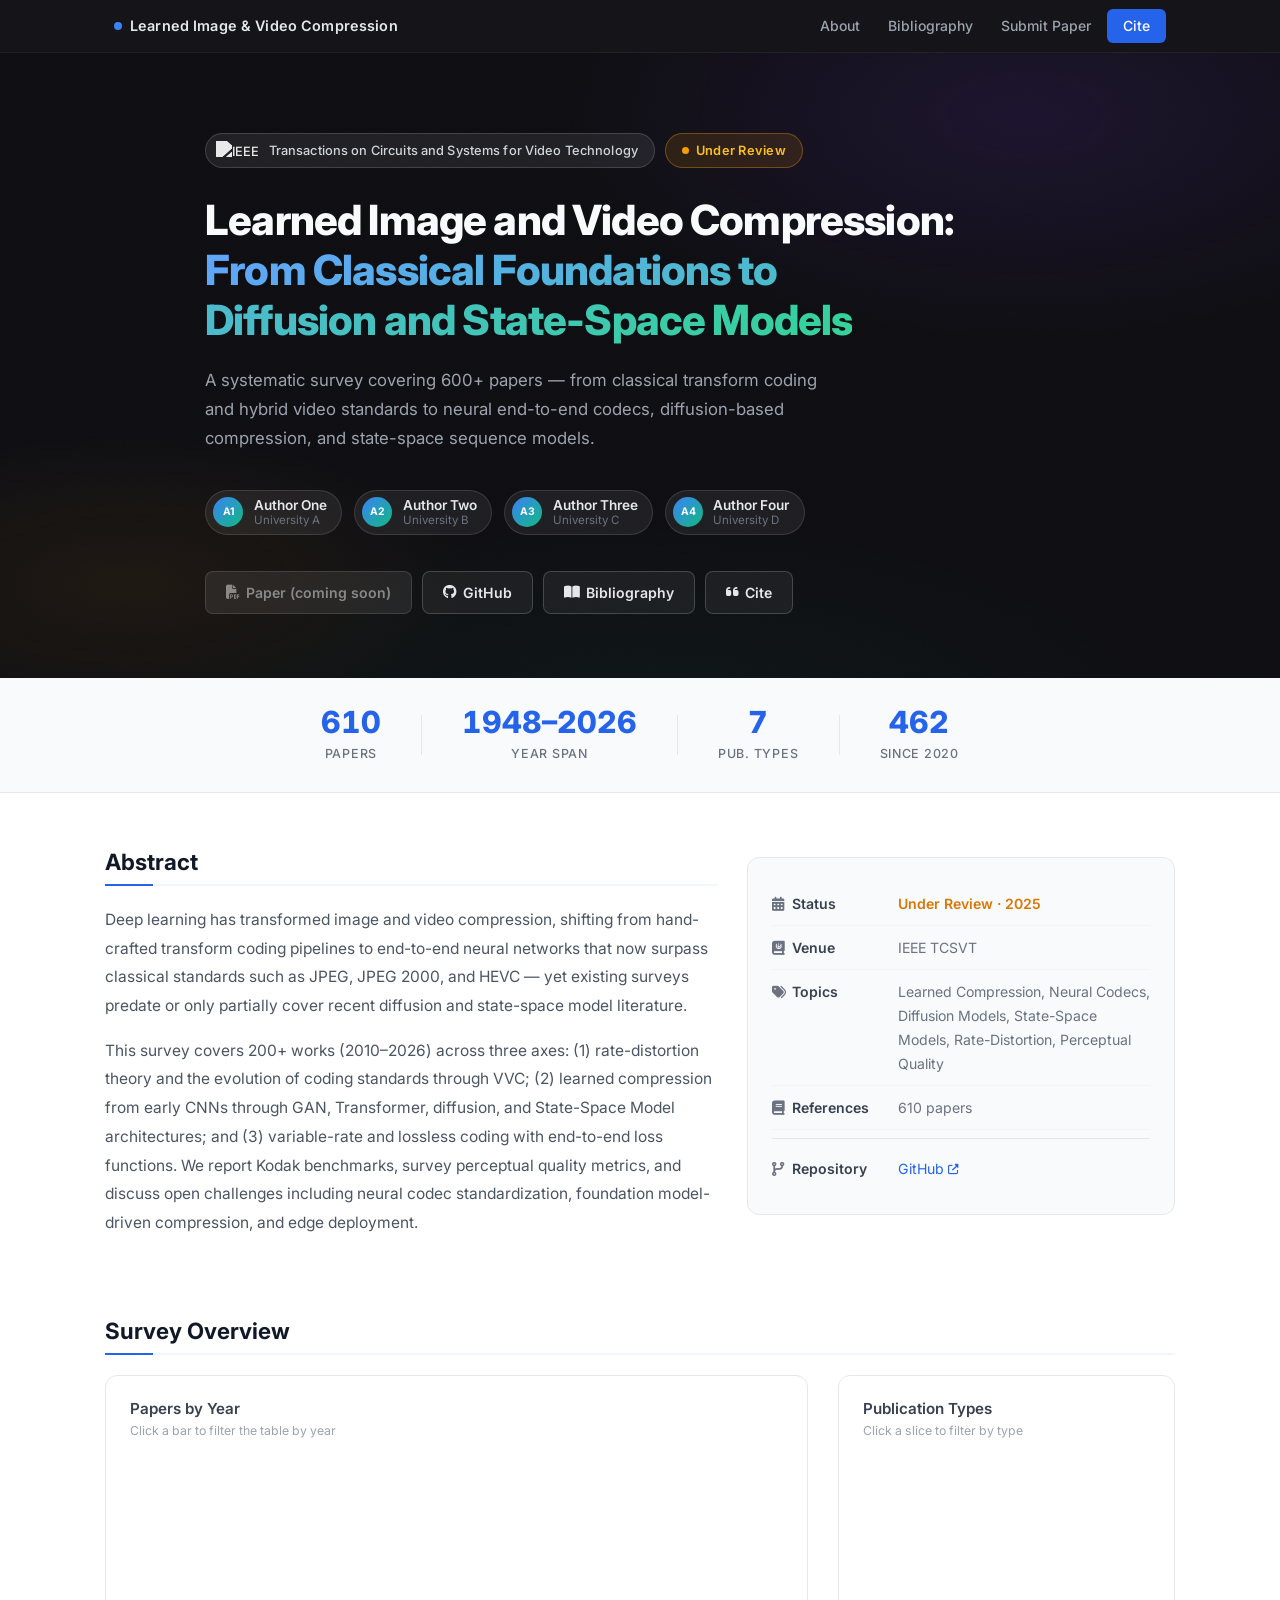
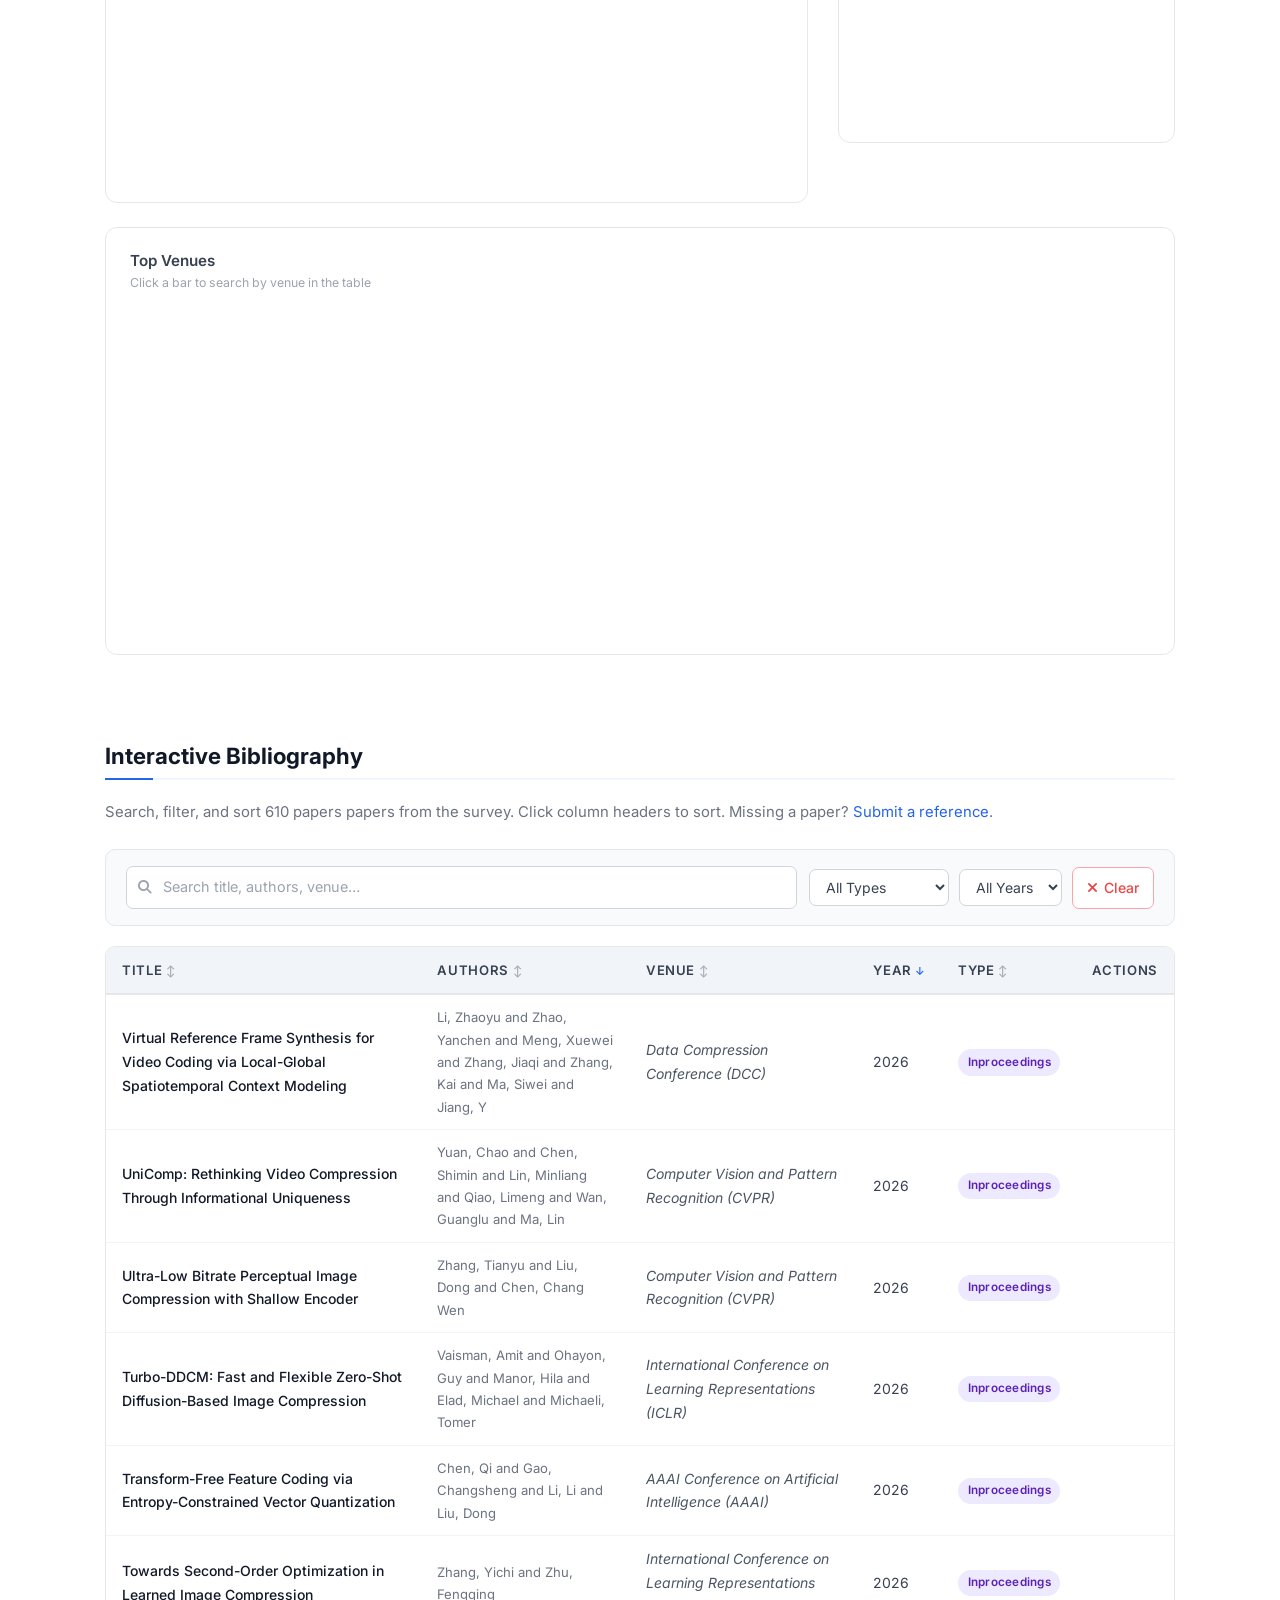
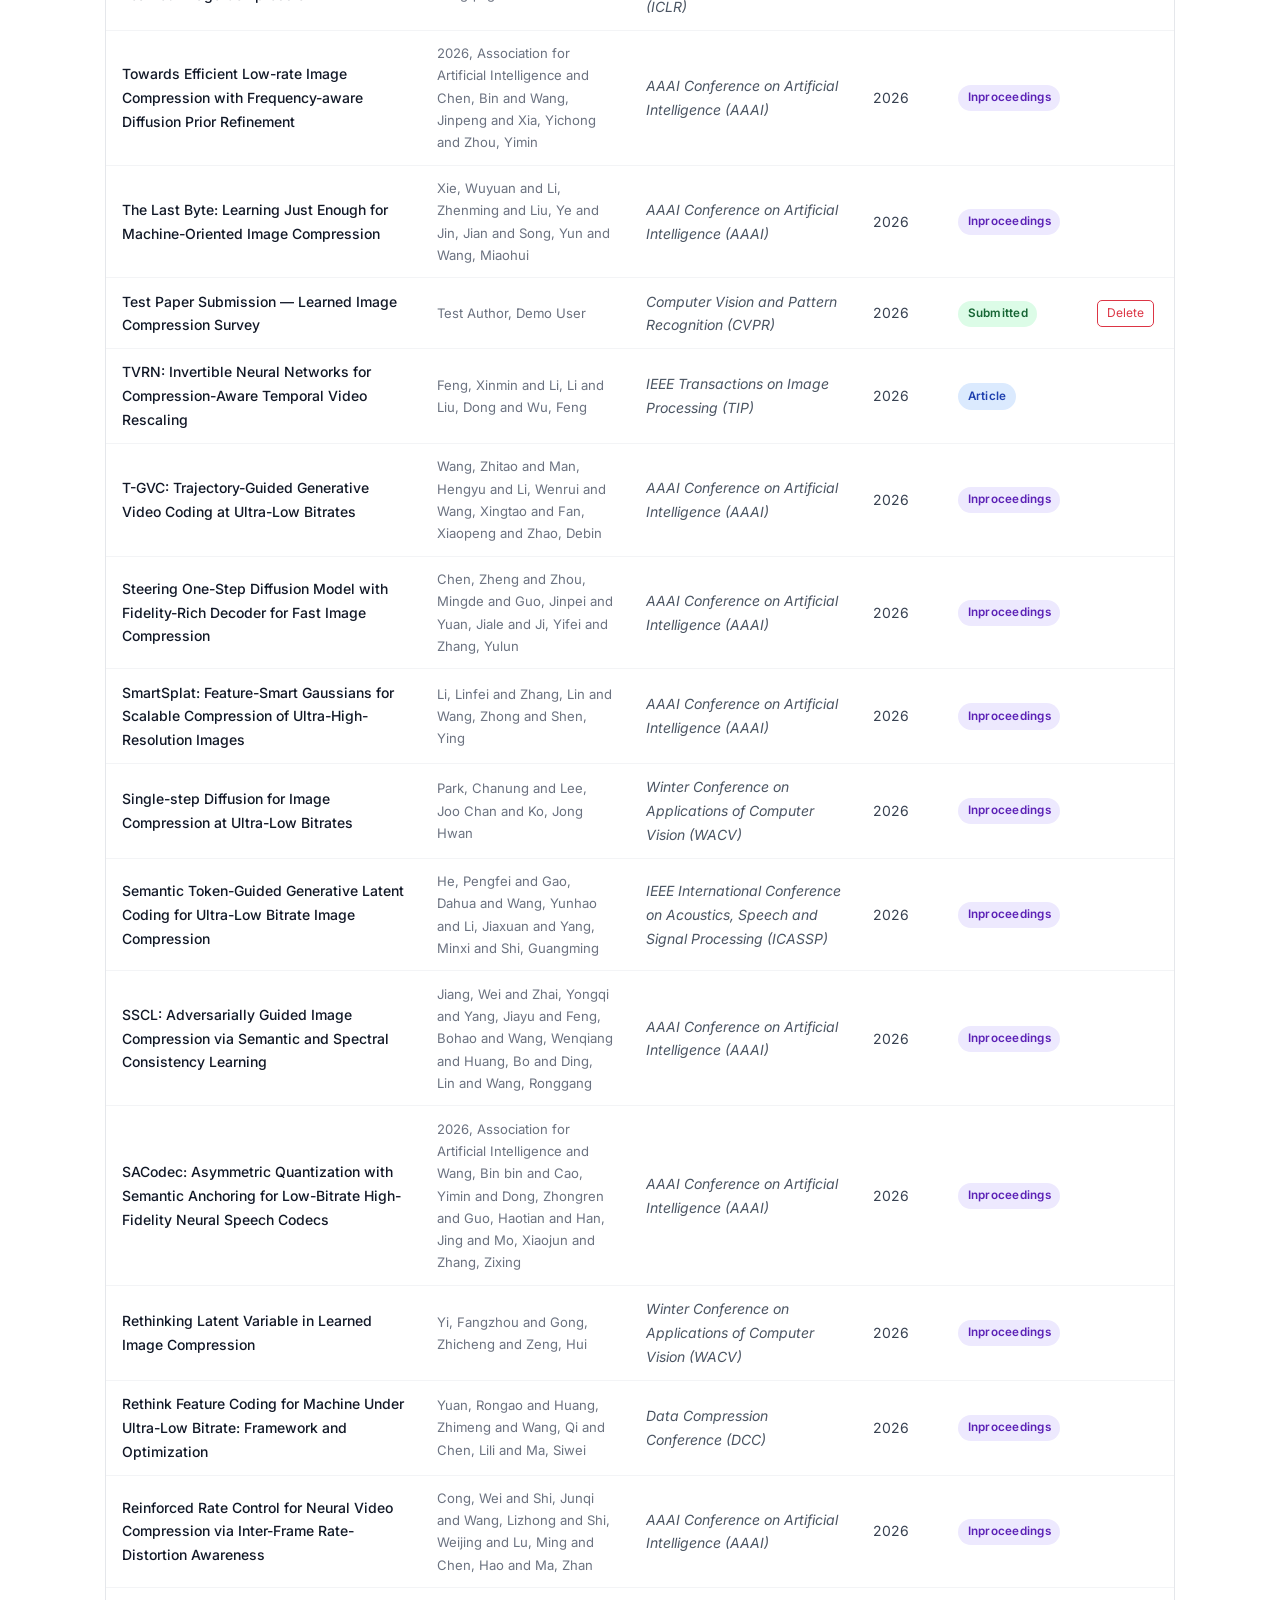
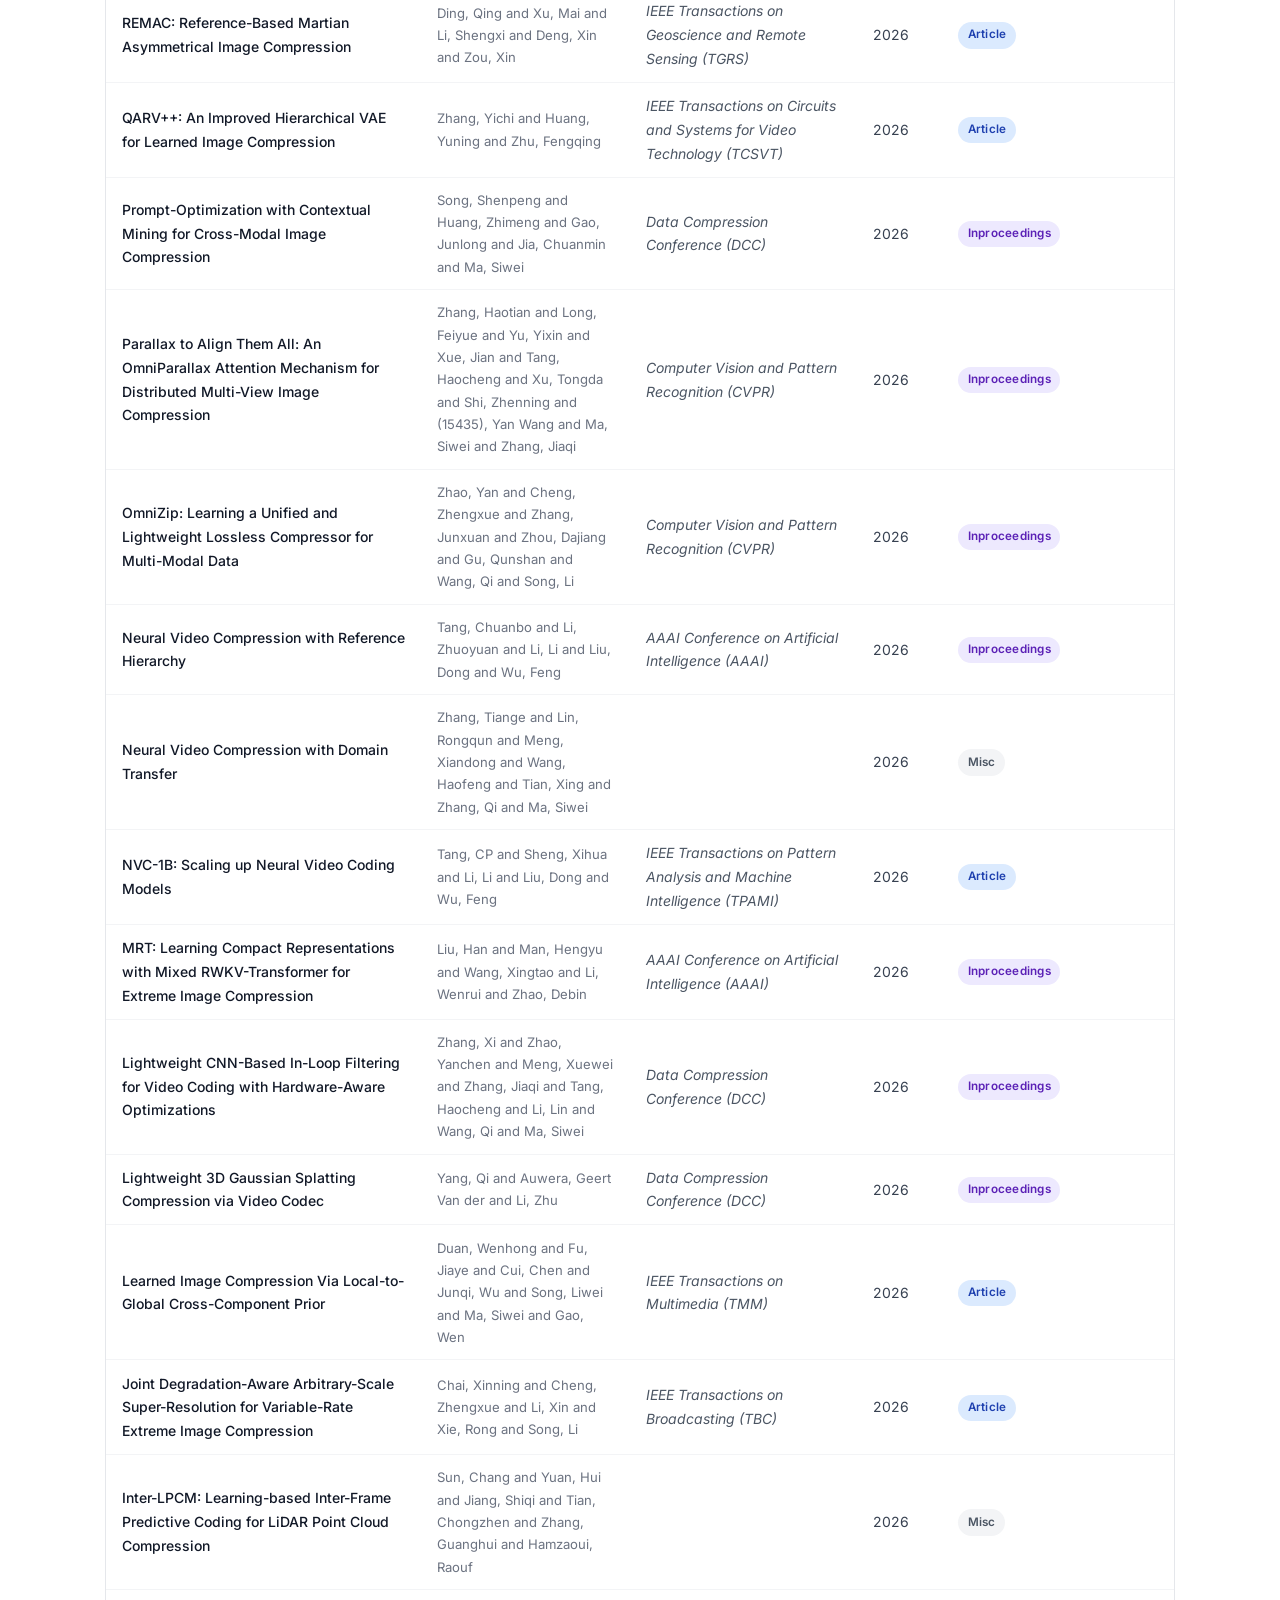
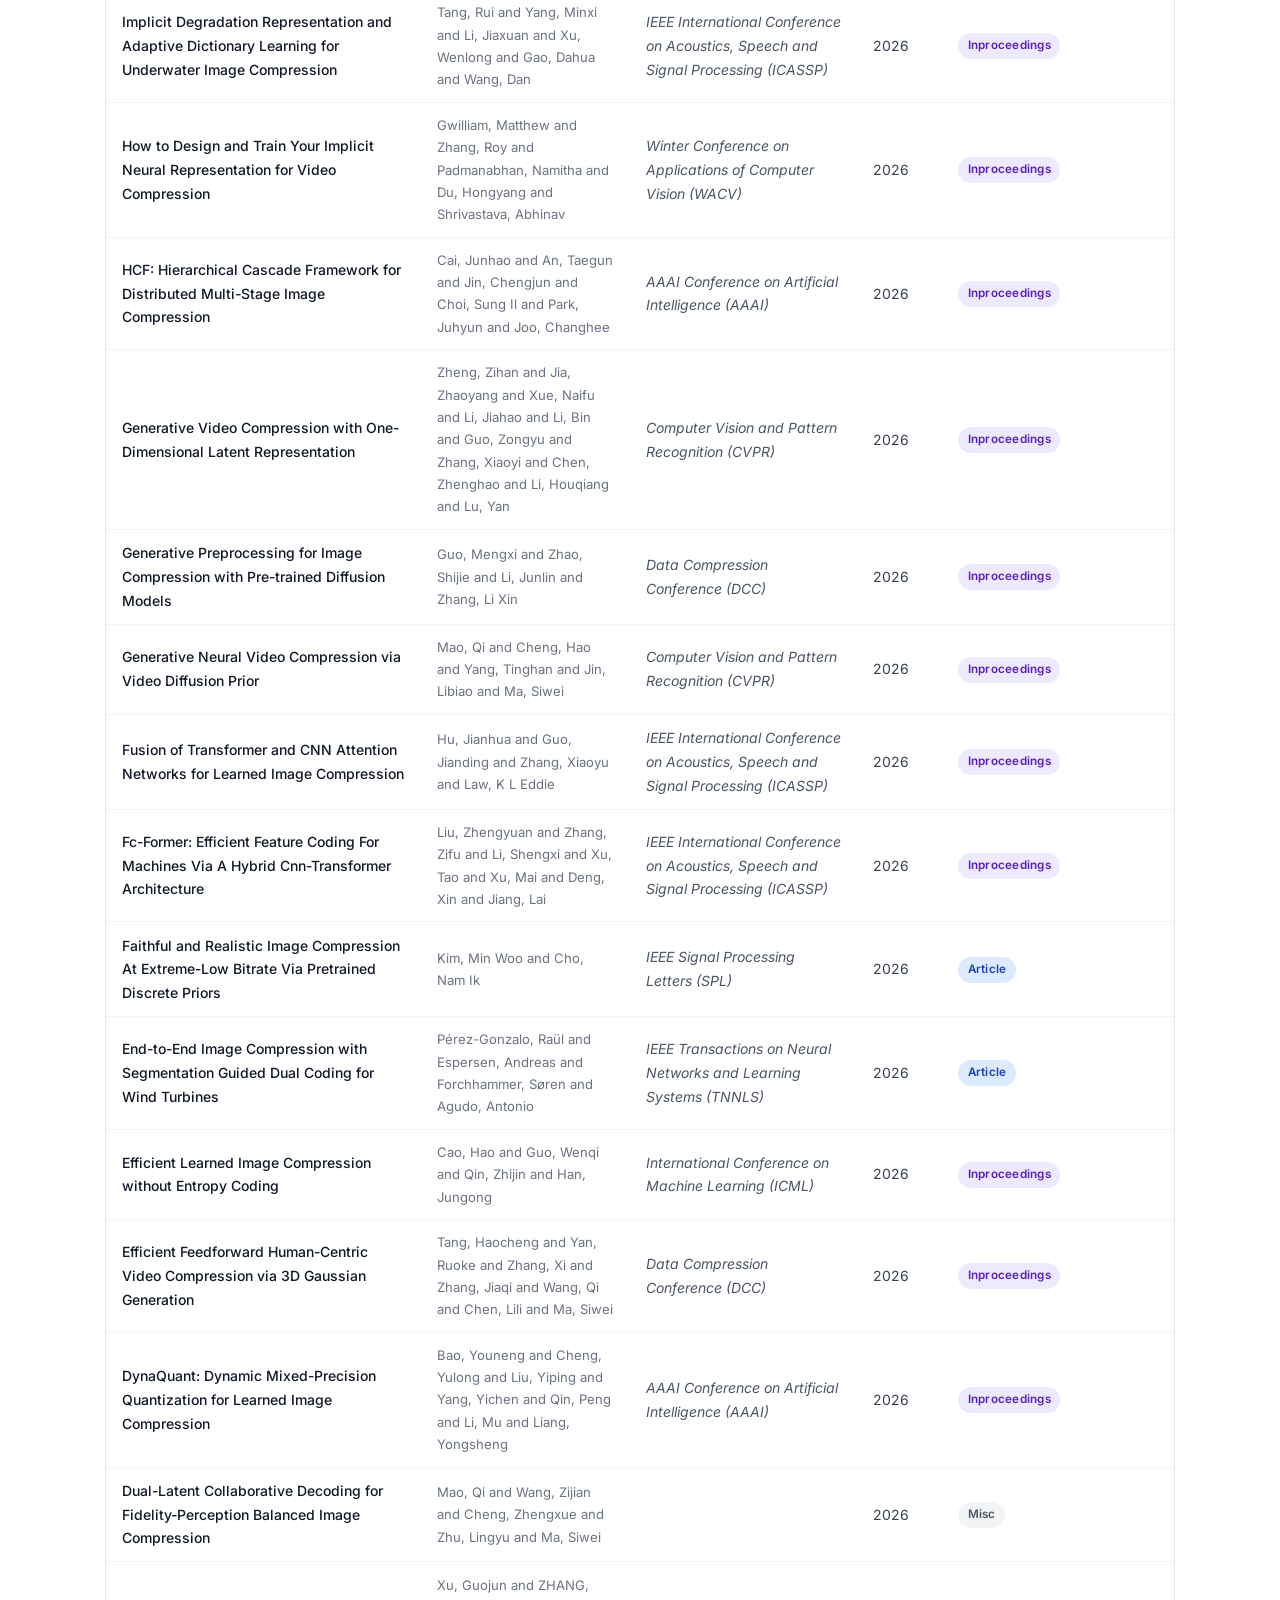
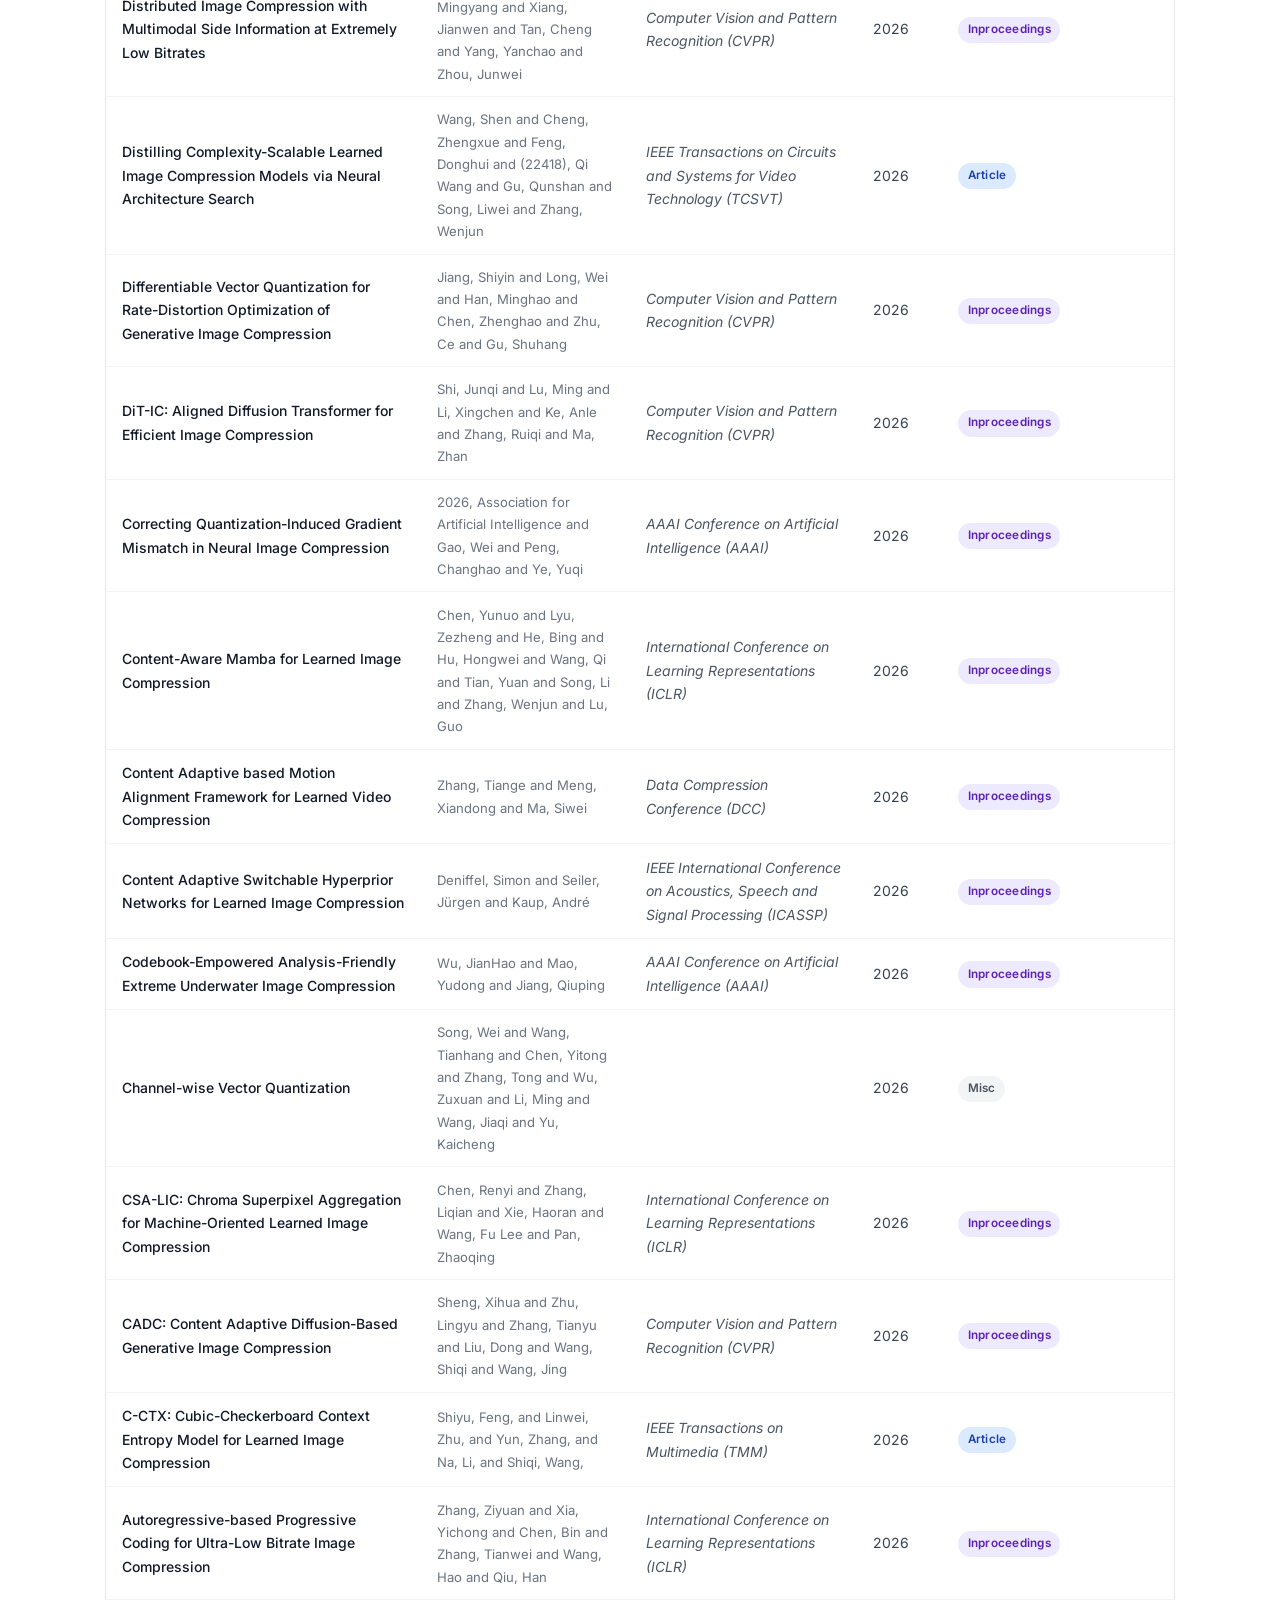
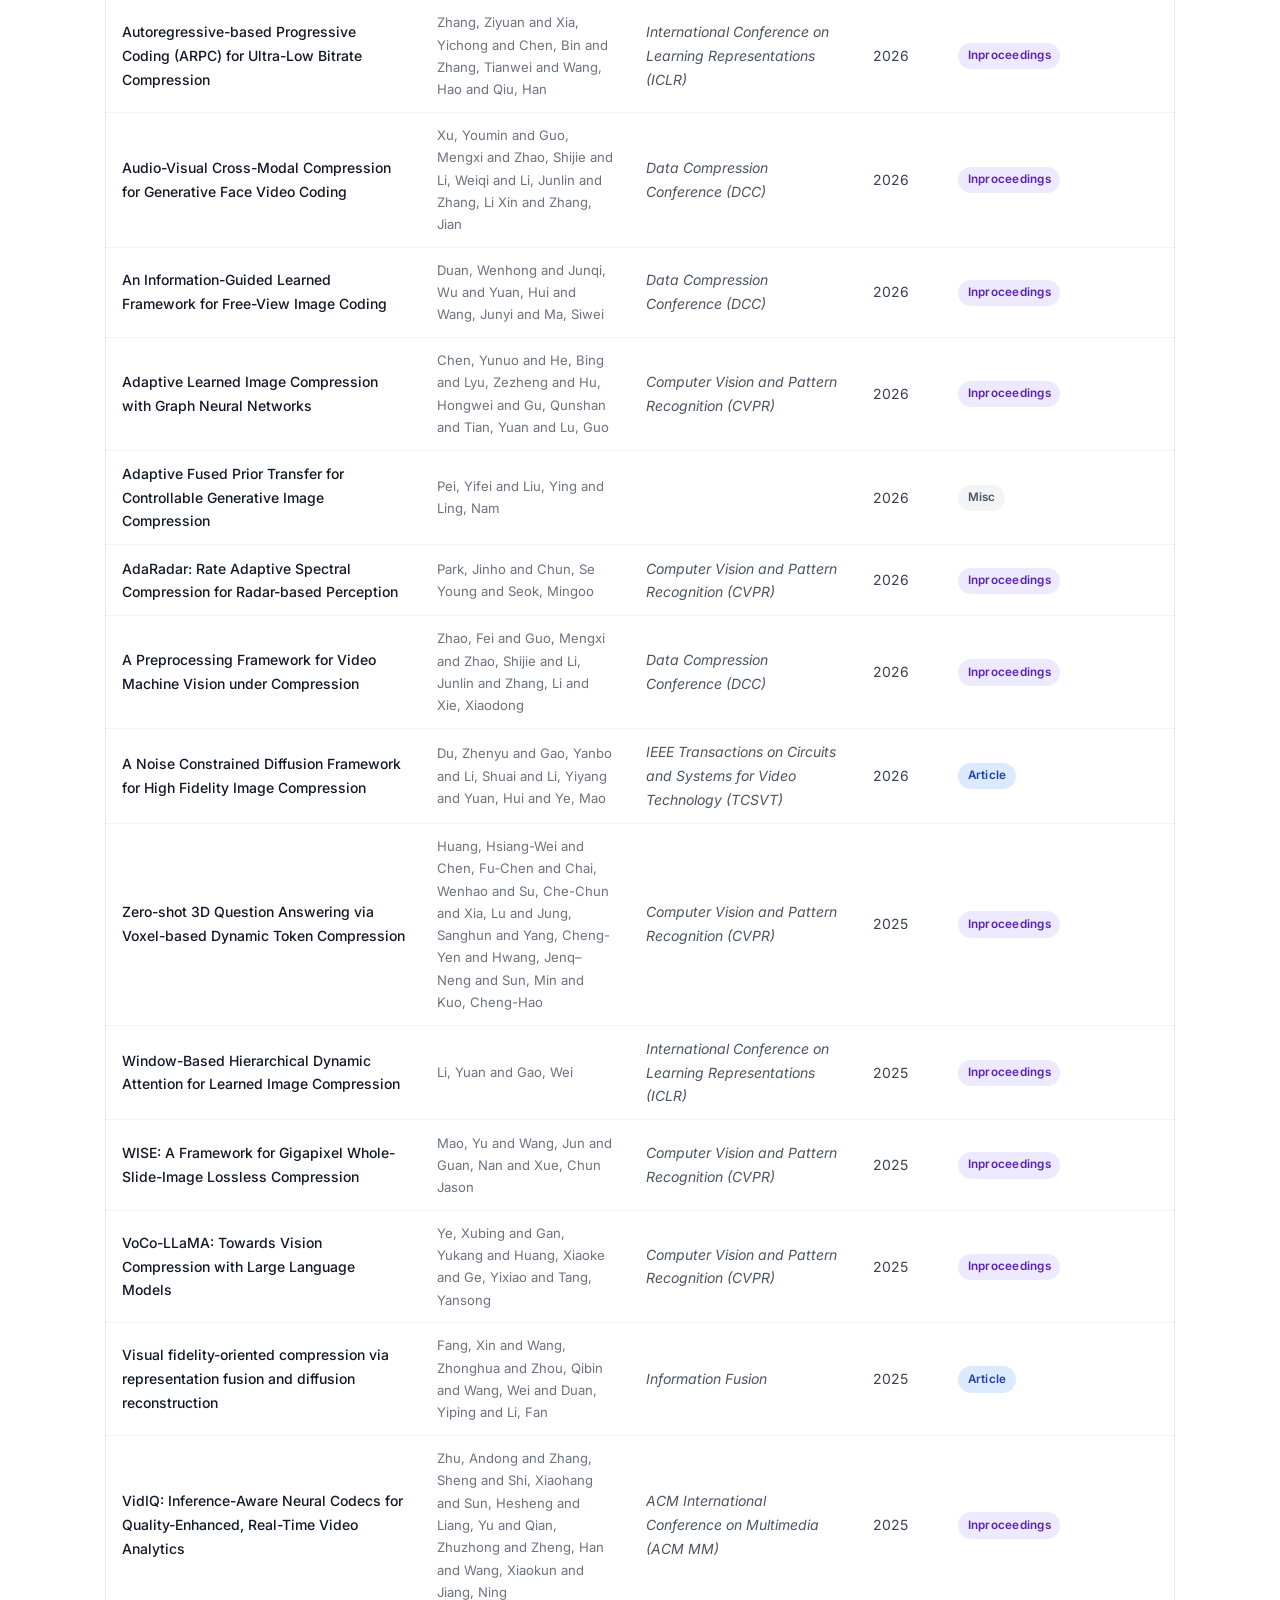
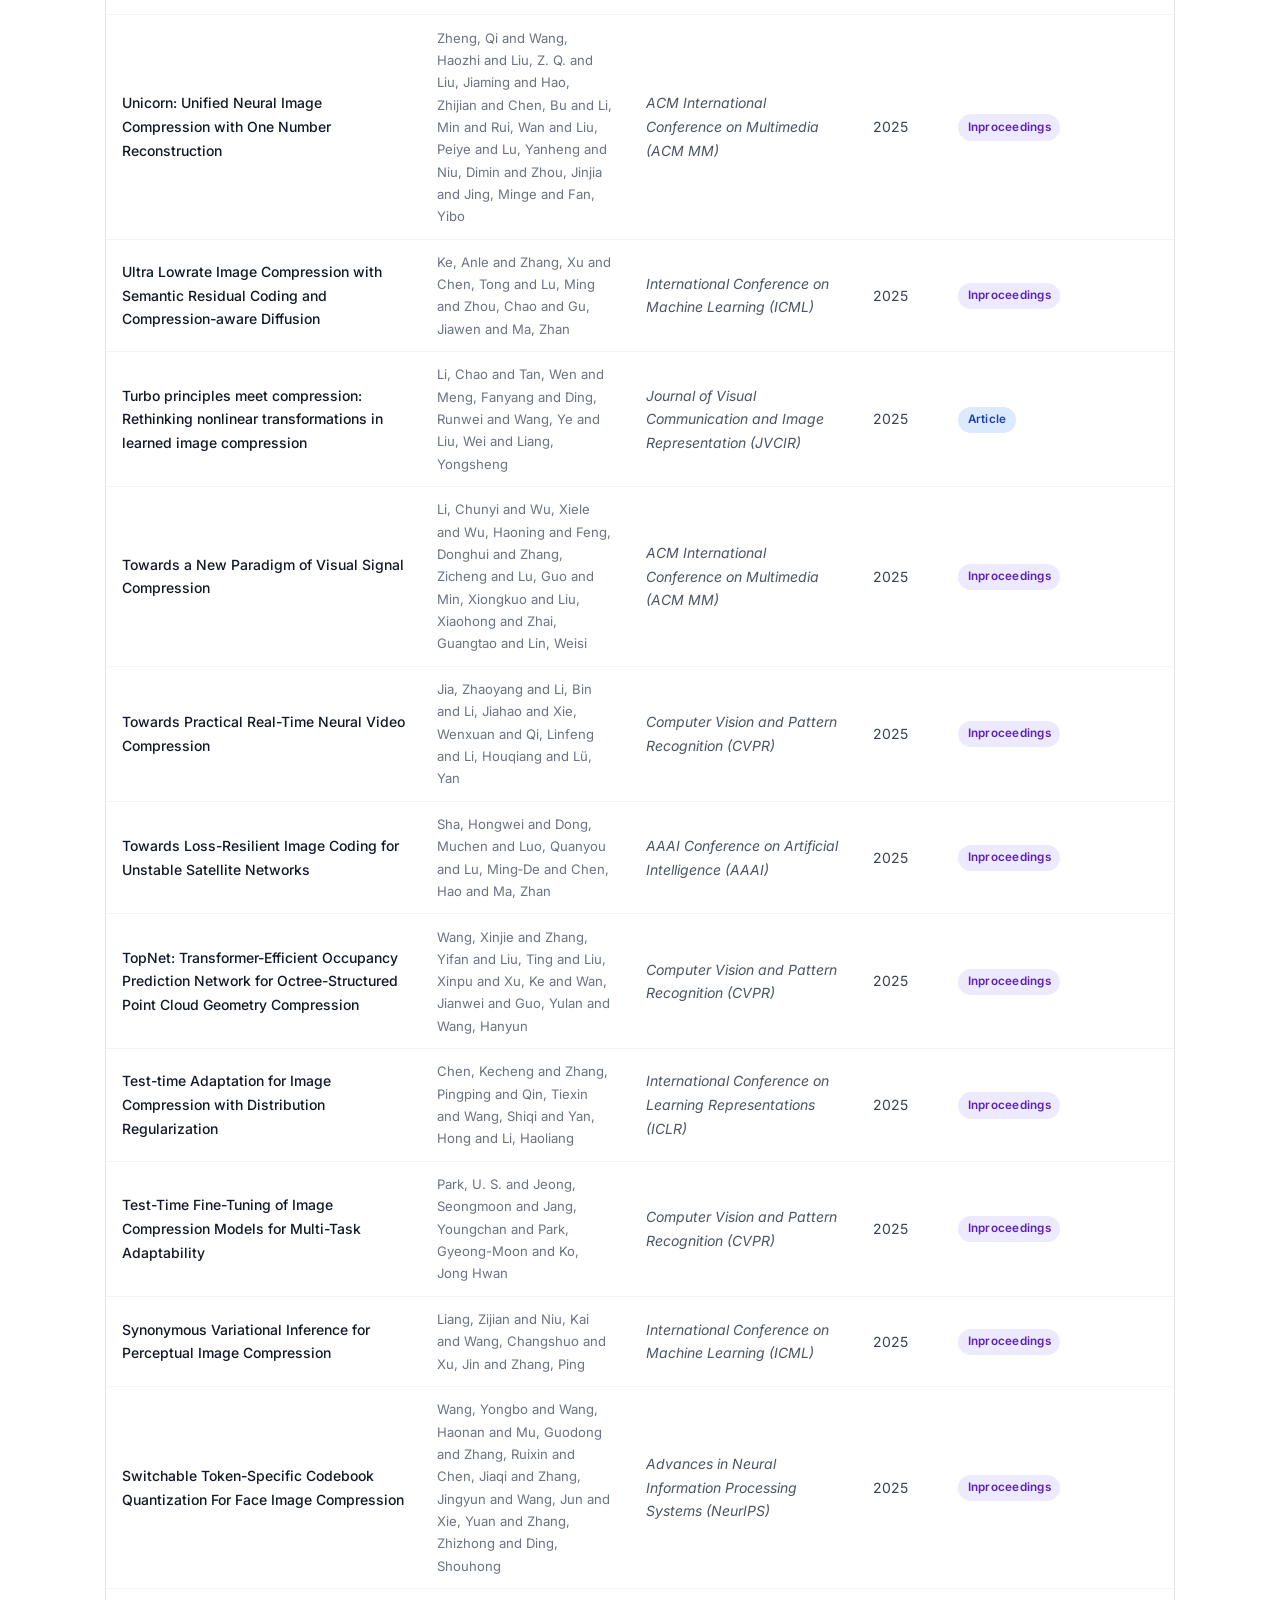
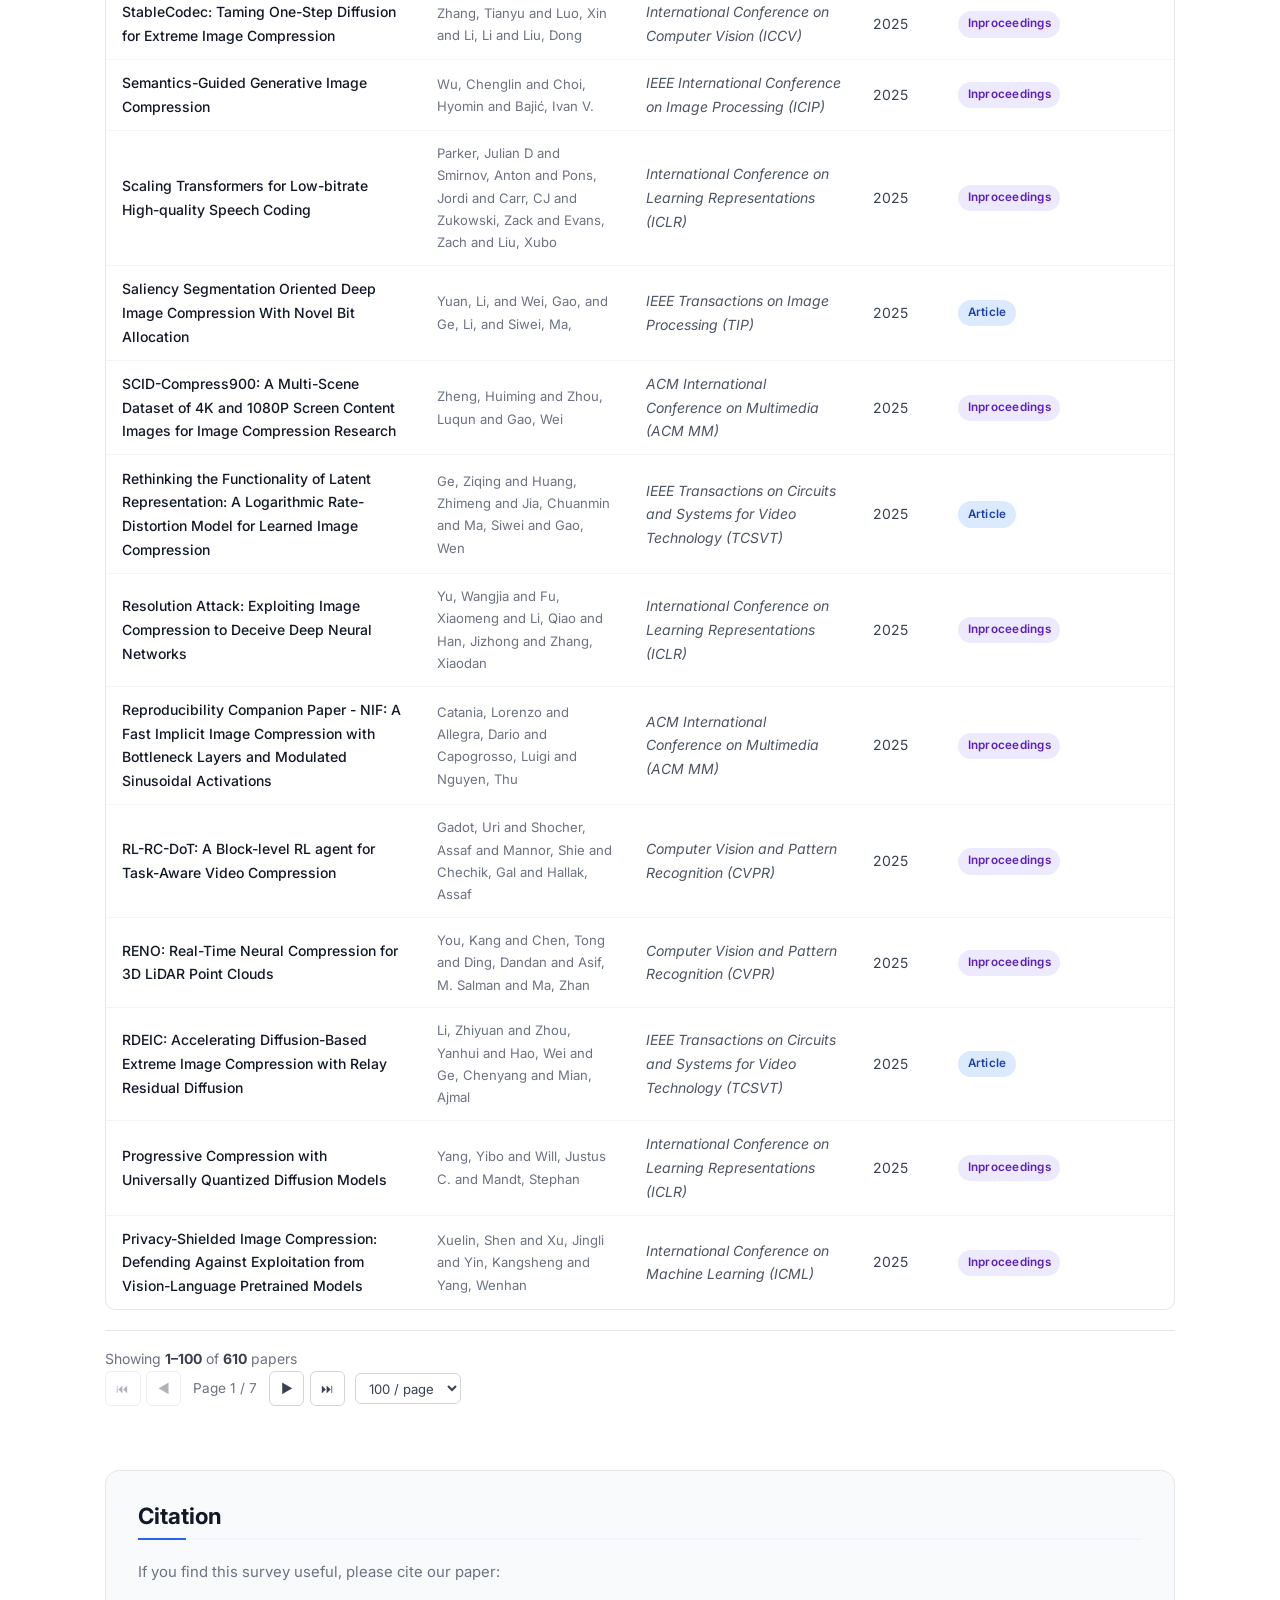
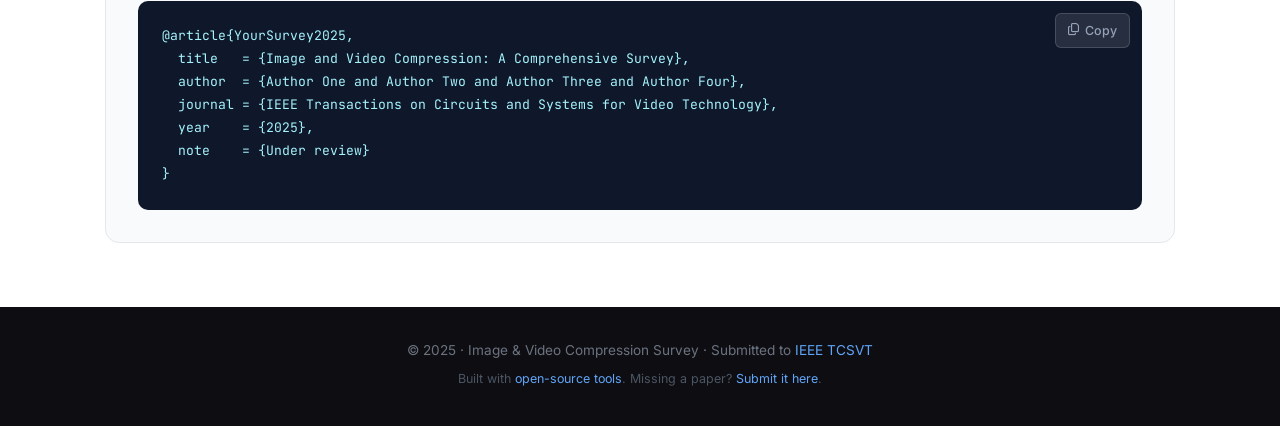
==== commit 29e2c049: "SEO fixes: robots.txt, sitemap.xml, shortened title/description, fixed dead Paper link, expanded JSO" ====
--- a/index.html
+++ b/index.html
@@ -3,10 +3,10 @@
 <head>
   <meta charset="UTF-8">
   <meta name="viewport" content="width=device-width, initial-scale=1.0">
-  <title>Learned Image and Video Compression: From Classical Foundations to Diffusion and State-Space Models — IEEE TCSVT</title>
+  <title>Learned Image & Video Compression Survey — IEEE TCSVT</title>
 
   <!-- ── Primary SEO ── -->
-  <meta name="description" content="Learned Image and Video Compression: From Classical Foundations to Diffusion and State-Space Models — a comprehensive survey of 600+ papers covering neural codecs, HEVC, VVC, AV1, rate-distortion, entropy coding, hyperprior, diffusion-based compression, and state-space models. Submitted to IEEE TCSVT.">
+  <meta name="description" content="A survey of 600+ papers on learned image and video compression — from classical HEVC/VVC standards to neural codecs, diffusion models, and state-space models.">
   <meta name="keywords" content="
     image compression, video compression, neural image compression, learned image compression,
     deep learning video coding, end-to-end image compression, neural video compression,
@@ -26,13 +26,13 @@
   ">
   <meta name="author" content="Image and Video Compression Survey Authors">
   <meta name="robots" content="index, follow">
-  <link rel="canonical" href="https://khawar-islam.github.io/image_video_compression/">
+  <link rel="canonical" href="https://image-video-compression.github.io/">
 
   <!-- ── Open Graph (LinkedIn, Facebook, Discord) ── -->
   <meta property="og:type" content="website">
   <meta property="og:title" content="Learned Image and Video Compression: From Classical Foundations to Diffusion and State-Space Models — IEEE TCSVT">
   <meta property="og:description" content="Interactive bibliography of 600+ papers — neural codecs, HEVC/VVC/AV1, diffusion-based compression, state-space models, rate-distortion, and perceptual quality. Submitted to IEEE TCSVT.">
-  <meta property="og:url" content="https://khawar-islam.github.io/image_video_compression/">
+  <meta property="og:url" content="https://image-video-compression.github.io/">
   <meta property="og:site_name" content="Image and Video Compression Survey">
 
   <!-- ── Twitter / X Card ── -->
@@ -46,7 +46,18 @@
     "@context": "https://schema.org",
     "@type": "ScholarlyArticle",
     "name": "Learned Image and Video Compression: From Classical Foundations to Diffusion and State-Space Models: A Survey",
+    "headline": "Learned Image and Video Compression: From Classical Foundations to Diffusion and State-Space Models",
     "description": "A systematic review of classical and learned image and video compression methods, covering entropy coding, neural codecs, diffusion-based compression, state-space models, and perceptual quality metrics.",
+    "author": [
+      { "@type": "Person", "name": "Author One", "affiliation": { "@type": "Organization", "name": "University A" } },
+      { "@type": "Person", "name": "Author Two", "affiliation": { "@type": "Organization", "name": "University B" } },
+      { "@type": "Person", "name": "Author Three", "affiliation": { "@type": "Organization", "name": "University C" } },
+      { "@type": "Person", "name": "Author Four", "affiliation": { "@type": "Organization", "name": "University D" } }
+    ],
+    "about": [
+      "Image Compression", "Video Compression", "Neural Codecs",
+      "Diffusion Models", "State-Space Models", "Rate-Distortion Theory"
+    ],
     "keywords": [
       "image compression", "video compression", "neural image compression",
       "learned image compression", "deep learning", "HEVC", "VVC", "AV1",
@@ -57,8 +68,29 @@
       "@type": "Organization",
       "name": "IEEE Transactions on Circuits and Systems for Video Technology"
     },
+    "datePublished": "2025",
+    "creativeWorkStatus": "Under Review",
     "isAccessibleForFree": true,
-    "url": "https://khawar-islam.github.io/image_video_compression/"
+    "url": "https://image-video-compression.github.io/"
+  }
+  </script>
+  <script type="application/ld+json">
+  {
+    "@context": "https://schema.org",
+    "@type": "Dataset",
+    "name": "Image and Video Compression Survey Bibliography",
+    "description": "An interactive bibliography of 600+ papers on classical and learned image and video compression, covering neural codecs, HEVC/VVC/AV1, diffusion-based compression, and state-space models.",
+    "url": "https://image-video-compression.github.io/#bibliography",
+    "creator": {
+      "@type": "Organization",
+      "name": "Image and Video Compression Survey Authors"
+    },
+    "distribution": {
+      "@type": "DataDownload",
+      "encodingFormat": "application/json",
+      "contentUrl": "https://image-video-compression.github.io/papers.json"
+    },
+    "keywords": ["bibliography", "image compression", "video compression", "neural codecs", "survey"]
   }
   </script>
   <link rel="stylesheet" href="https://cdn.jsdelivr.net/npm/bootstrap@4.6.2/dist/css/bootstrap.min.css" crossorigin="anonymous">
@@ -145,10 +177,10 @@
 
       <!-- Action buttons -->
       <div class="hero-actions">
-        <a href="#" class="hero-btn hero-btn-primary">
-          <i class="fas fa-file-pdf"></i> Paper
-        </a>
-        <a href="https://github.com/khawar-islam/image_video_compression" target="_blank" class="hero-btn hero-btn-outline">
+        <button type="button" class="hero-btn hero-btn-primary" disabled aria-disabled="true" title="PDF will be linked here once the paper is published">
+          <i class="fas fa-file-pdf"></i> Paper (coming soon)
+        </button>
+        <a href="https://github.com/image-video-compression/image-video-compression.github.io" target="_blank" class="hero-btn hero-btn-outline">
           <i class="fab fa-github"></i> GitHub
         </a>
         <a href="#bibliography" class="hero-btn hero-btn-outline">
@@ -233,7 +265,7 @@
             <hr class="info-divider">
             <div class="info-row">
               <span class="info-key"><i class="fas fa-code-branch"></i> Repository</span>
-              <a href="https://github.com/khawar-islam/image_video_compression" class="info-val info-link" target="_blank">
+              <a href="https://github.com/image-video-compression/image-video-compression.github.io" class="info-val info-link" target="_blank">
                 GitHub <i class="fas fa-external-link-alt fa-xs"></i>
               </a>
             </div>
@@ -379,7 +411,7 @@
         Submitted to <a href="https://ieeexplore.ieee.org/xpl/RecentIssue.jsp?punumber=76" target="_blank">IEEE TCSVT</a>
       </p>
       <p class="footer-sub">
-        Built with <a href="https://github.com/khawar-islam/image_video_compression" target="_blank">open-source tools</a>.
+        Built with <a href="https://github.com/image-video-compression/image-video-compression.github.io" target="_blank">open-source tools</a>.
         Missing a paper? <a href="submit.html">Submit it here</a>.
       </p>
     </div>
@@ -388,6 +420,10 @@
   <script src="https://cdn.jsdelivr.net/npm/chart.js@4.4.1/dist/chart.umd.min.js"></script>
   <script src="js/venue-map.js"></script>
   <script src="js/charts.js"></script>
+  <!-- Loaded as a static tag (not injected dynamically) so the 610-paper
+       bibliography is present in the DOM as early as possible for crawlers
+       that render JS, instead of depending on a runtime-injected <script>. -->
+  <script src="js/papers-data.js"></script>
   <script src="js/app.js"></script>
   <script>
     // BibTeX copy button
--- a/css/style.css
+++ b/css/style.css
@@ -294,6 +294,20 @@
   text-decoration: none;
   transform: translateY(-1px);
   box-shadow: 0 4px 14px rgba(37,99,235,0.4);
+}
+
+.hero-btn:disabled,
+.hero-btn[aria-disabled="true"] {
+  background: rgba(255,255,255,0.08);
+  color: rgba(255,255,255,0.45);
+  border-color: rgba(255,255,255,0.12);
+  cursor: not-allowed;
+  font-family: inherit;
+}
+.hero-btn:disabled:hover,
+.hero-btn[aria-disabled="true"]:hover {
+  transform: none;
+  box-shadow: none;
 }
 
 .hero-btn-outline {
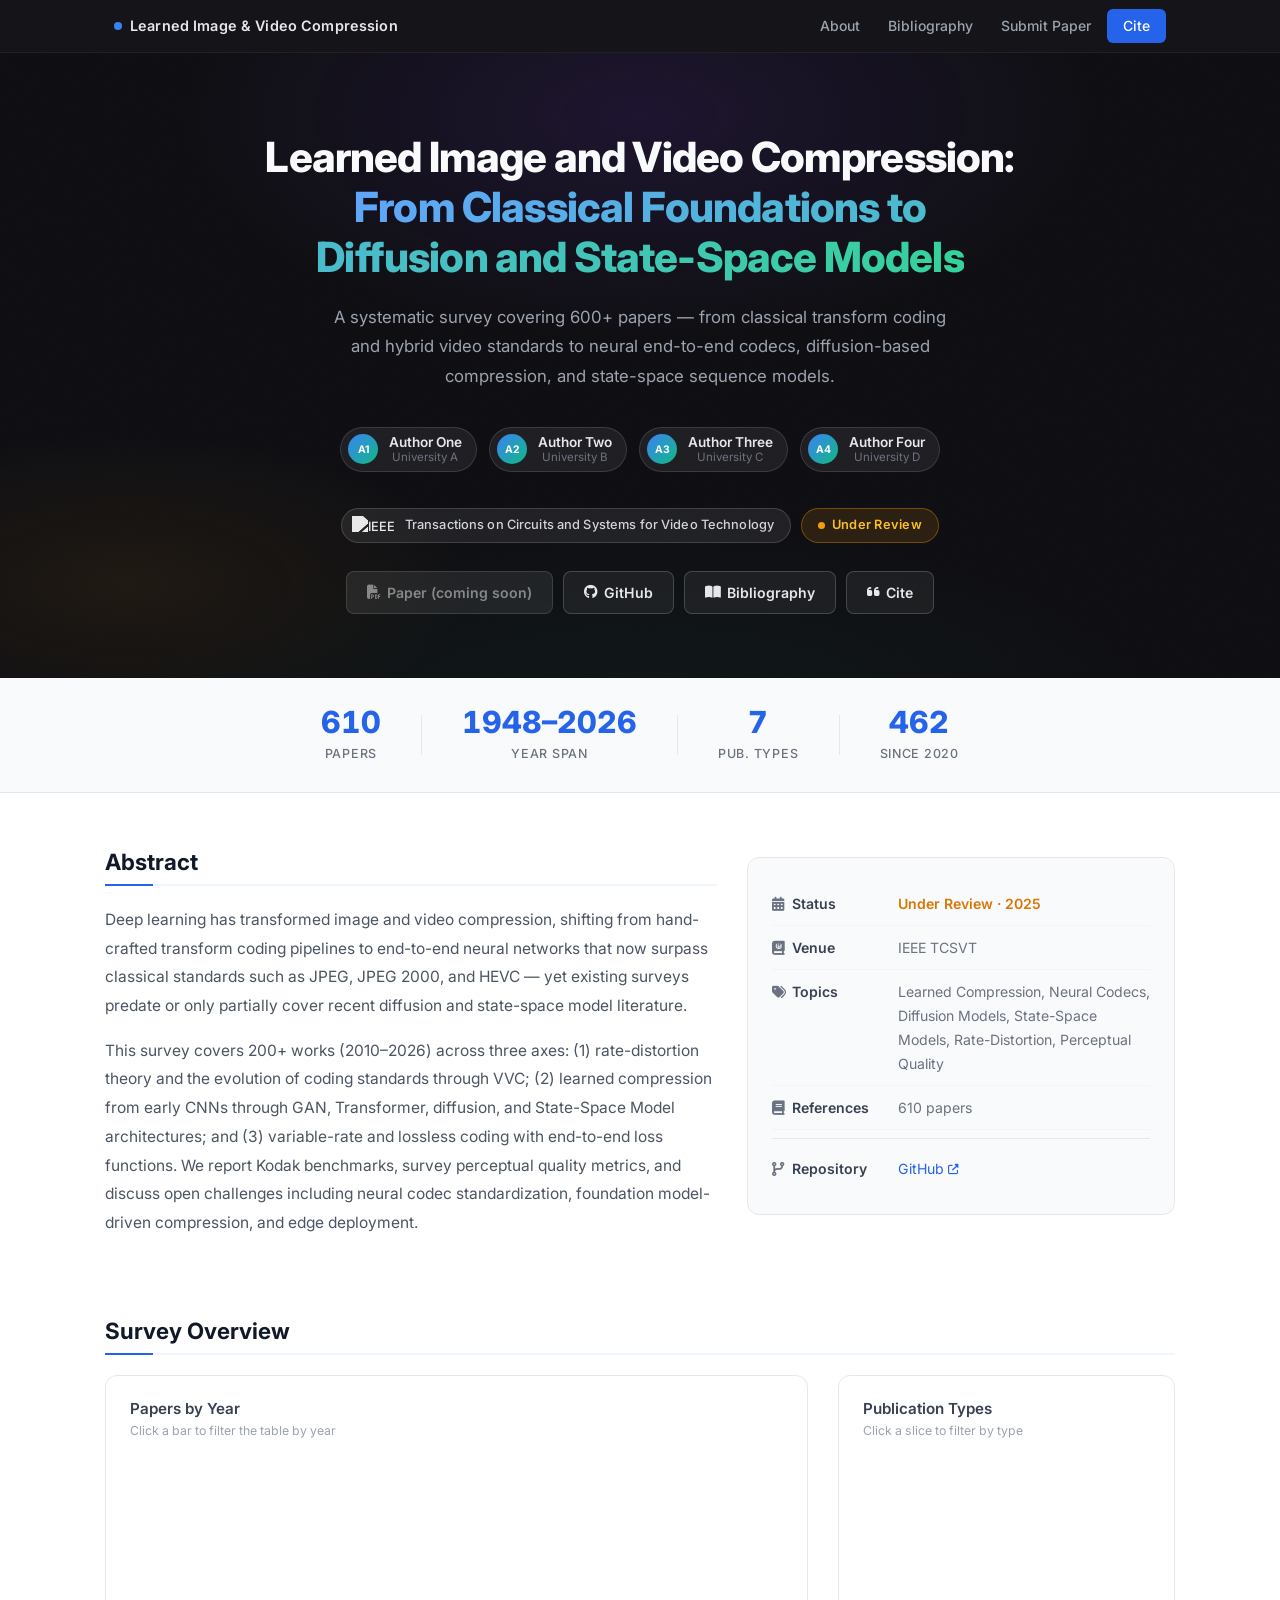
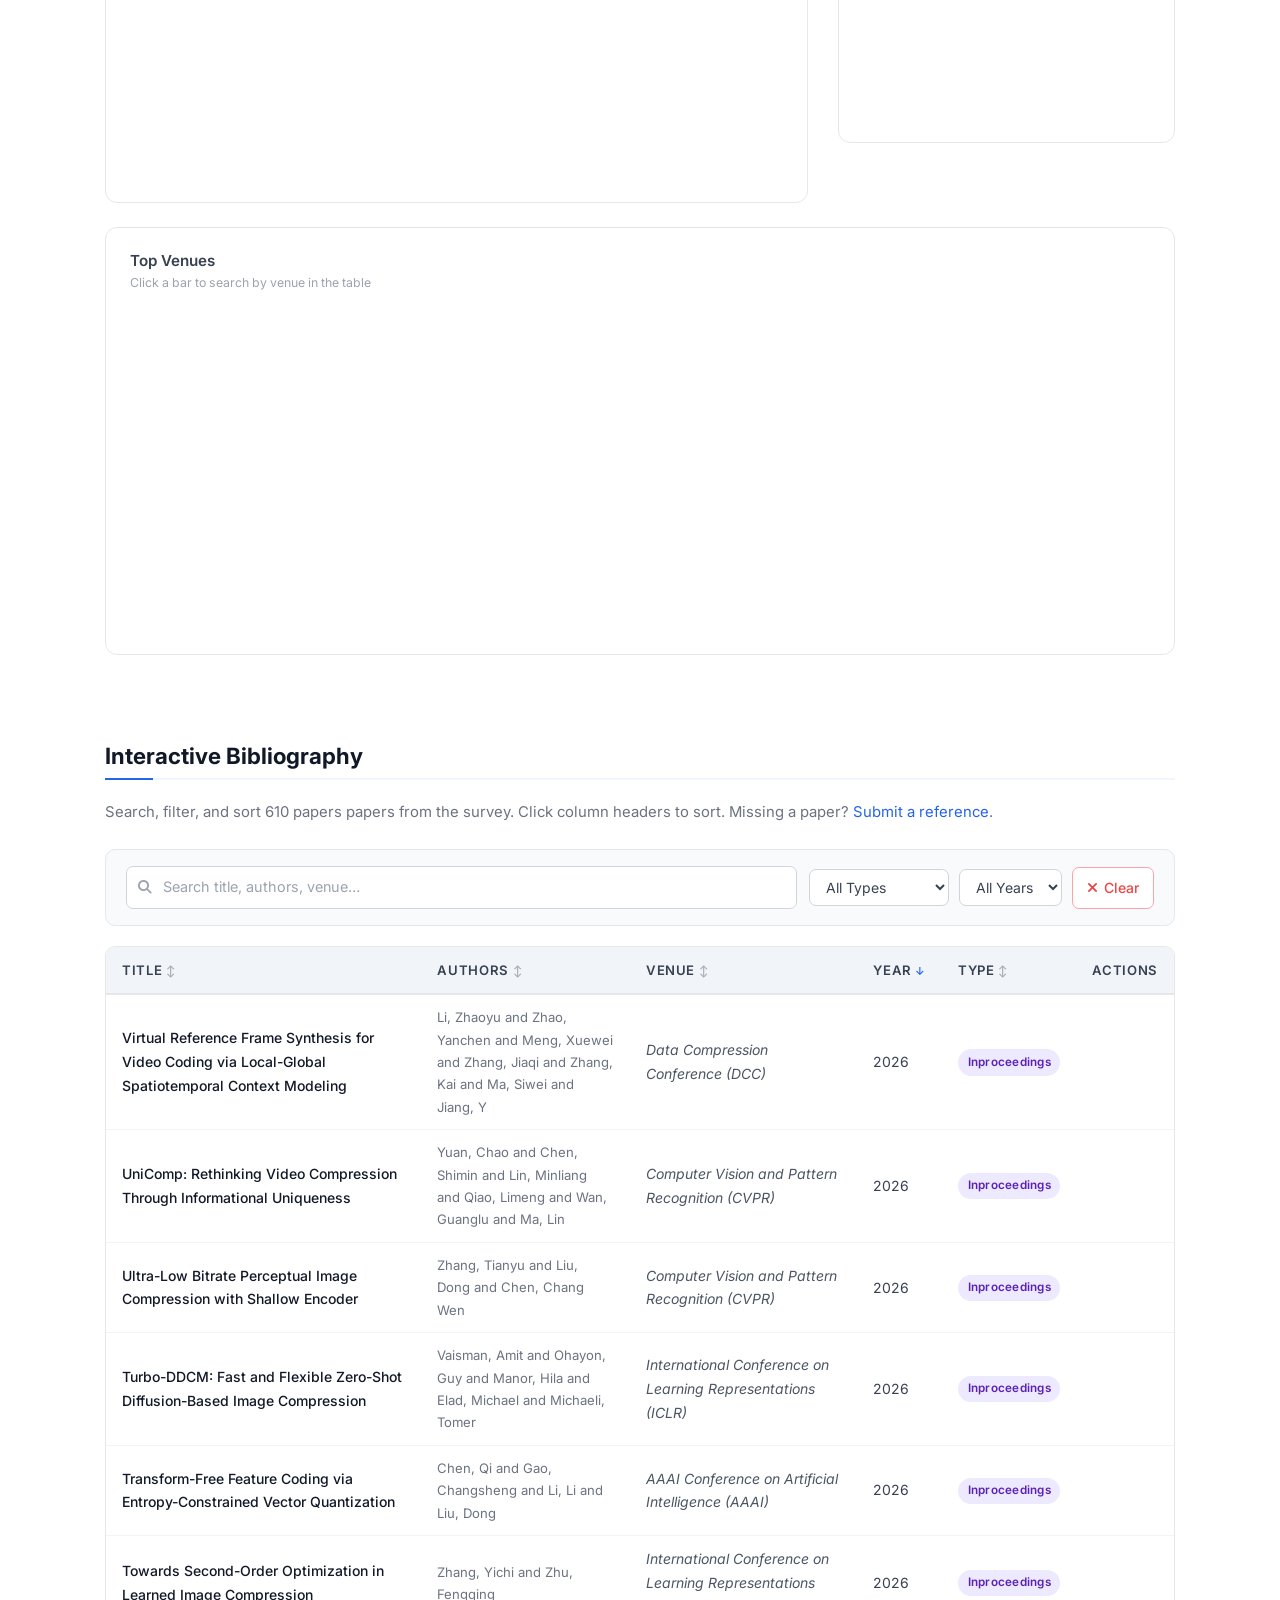
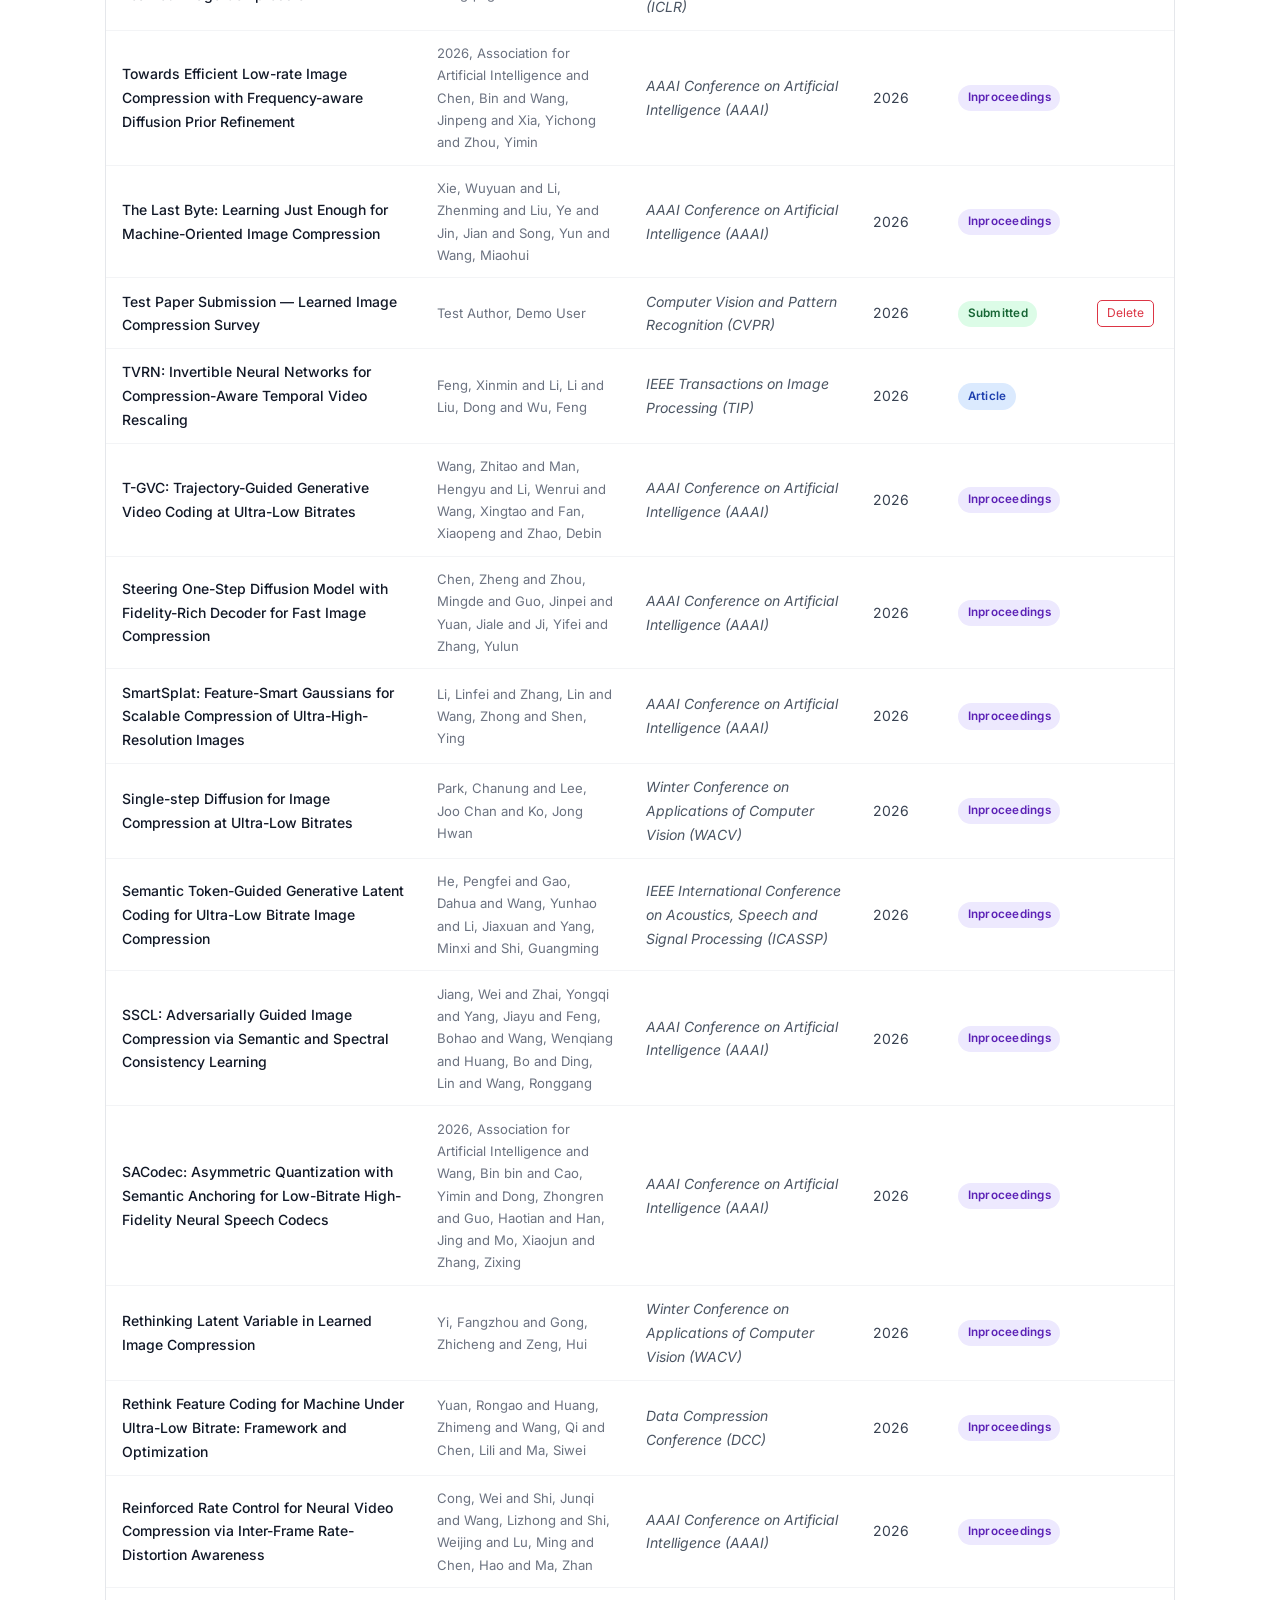
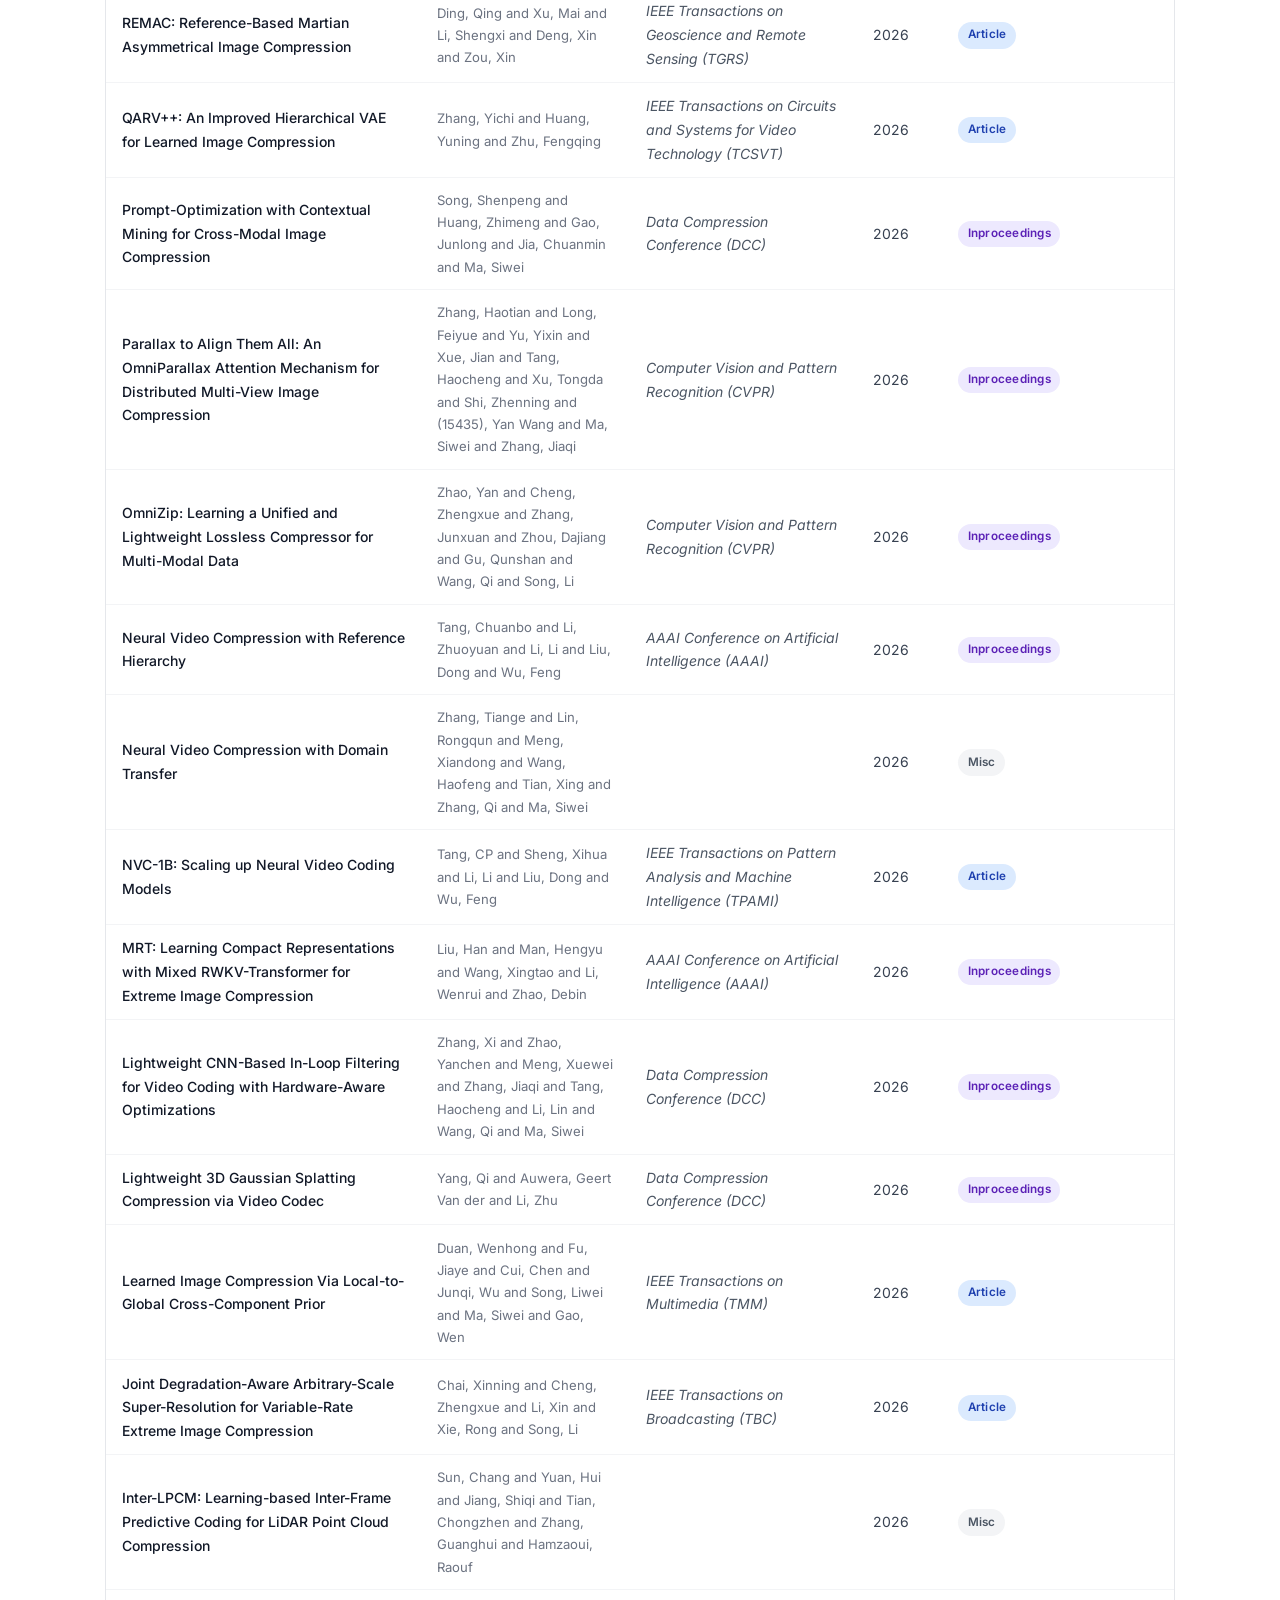
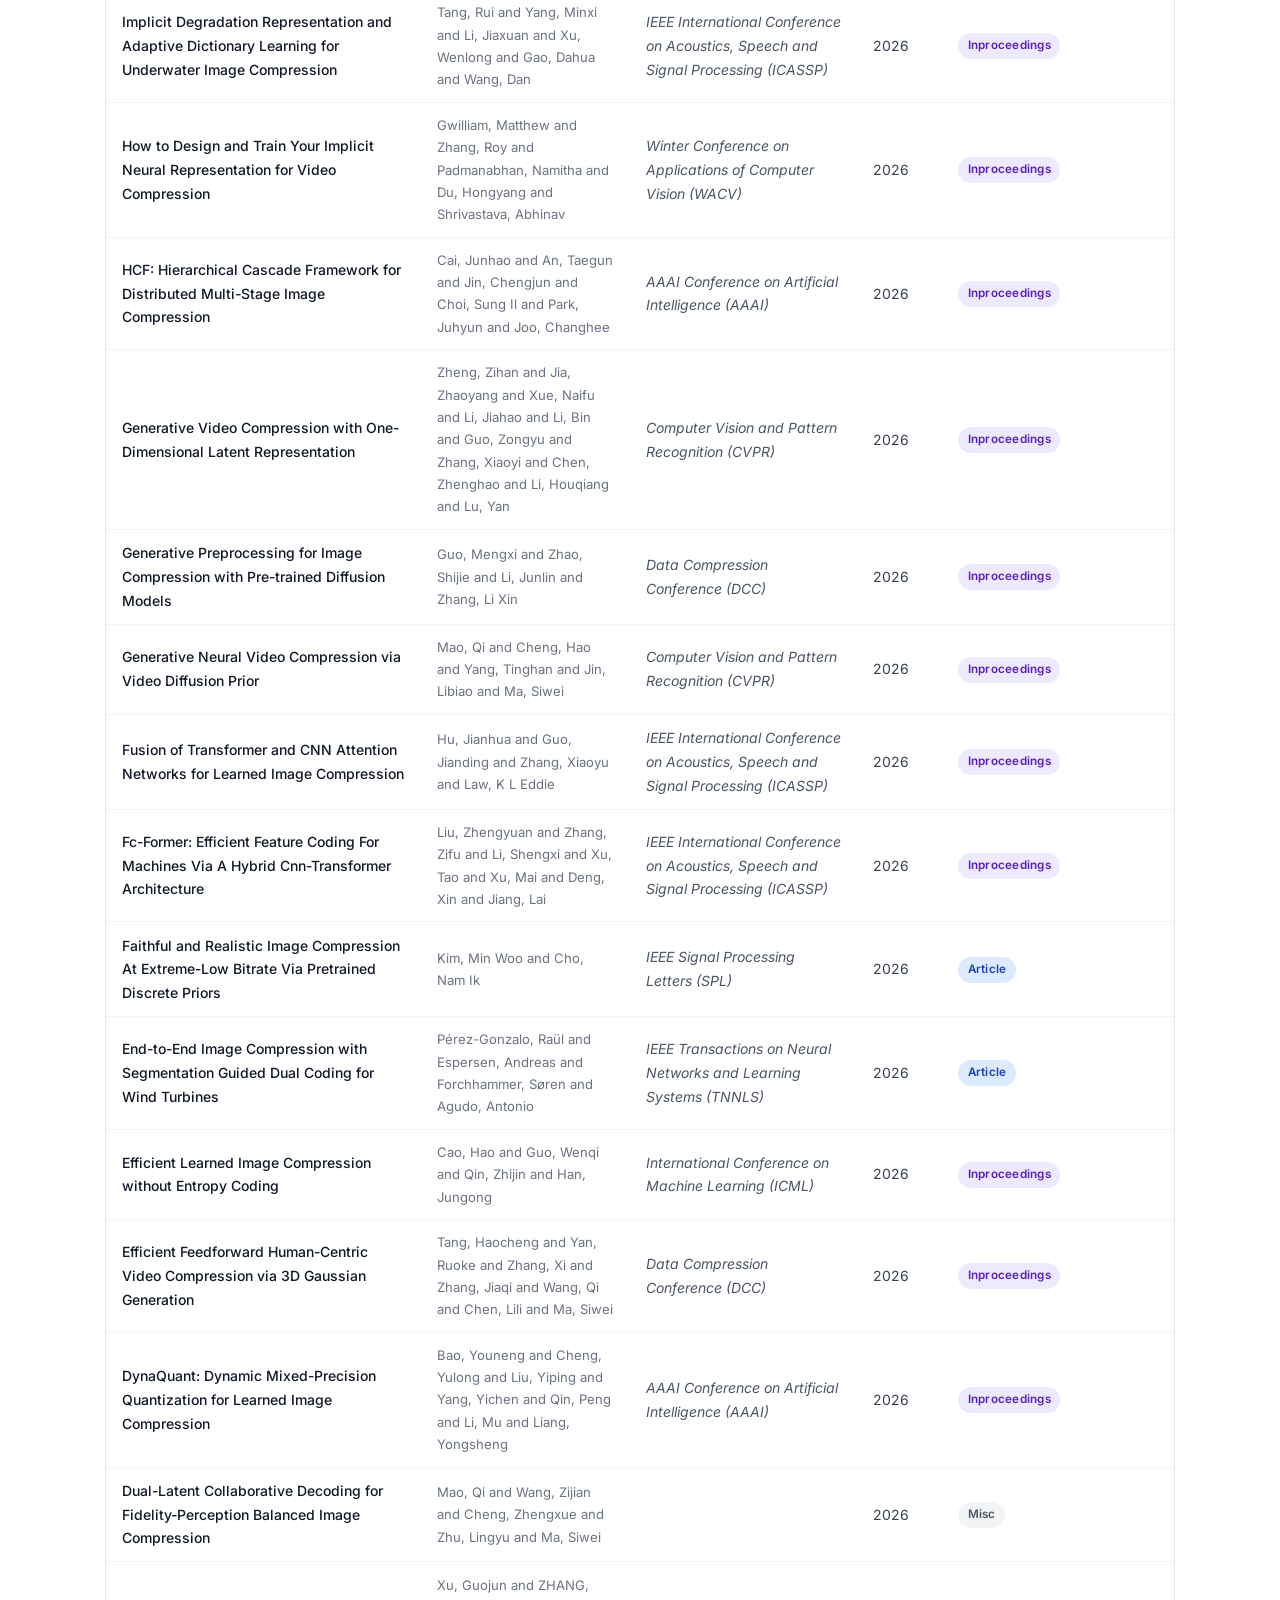
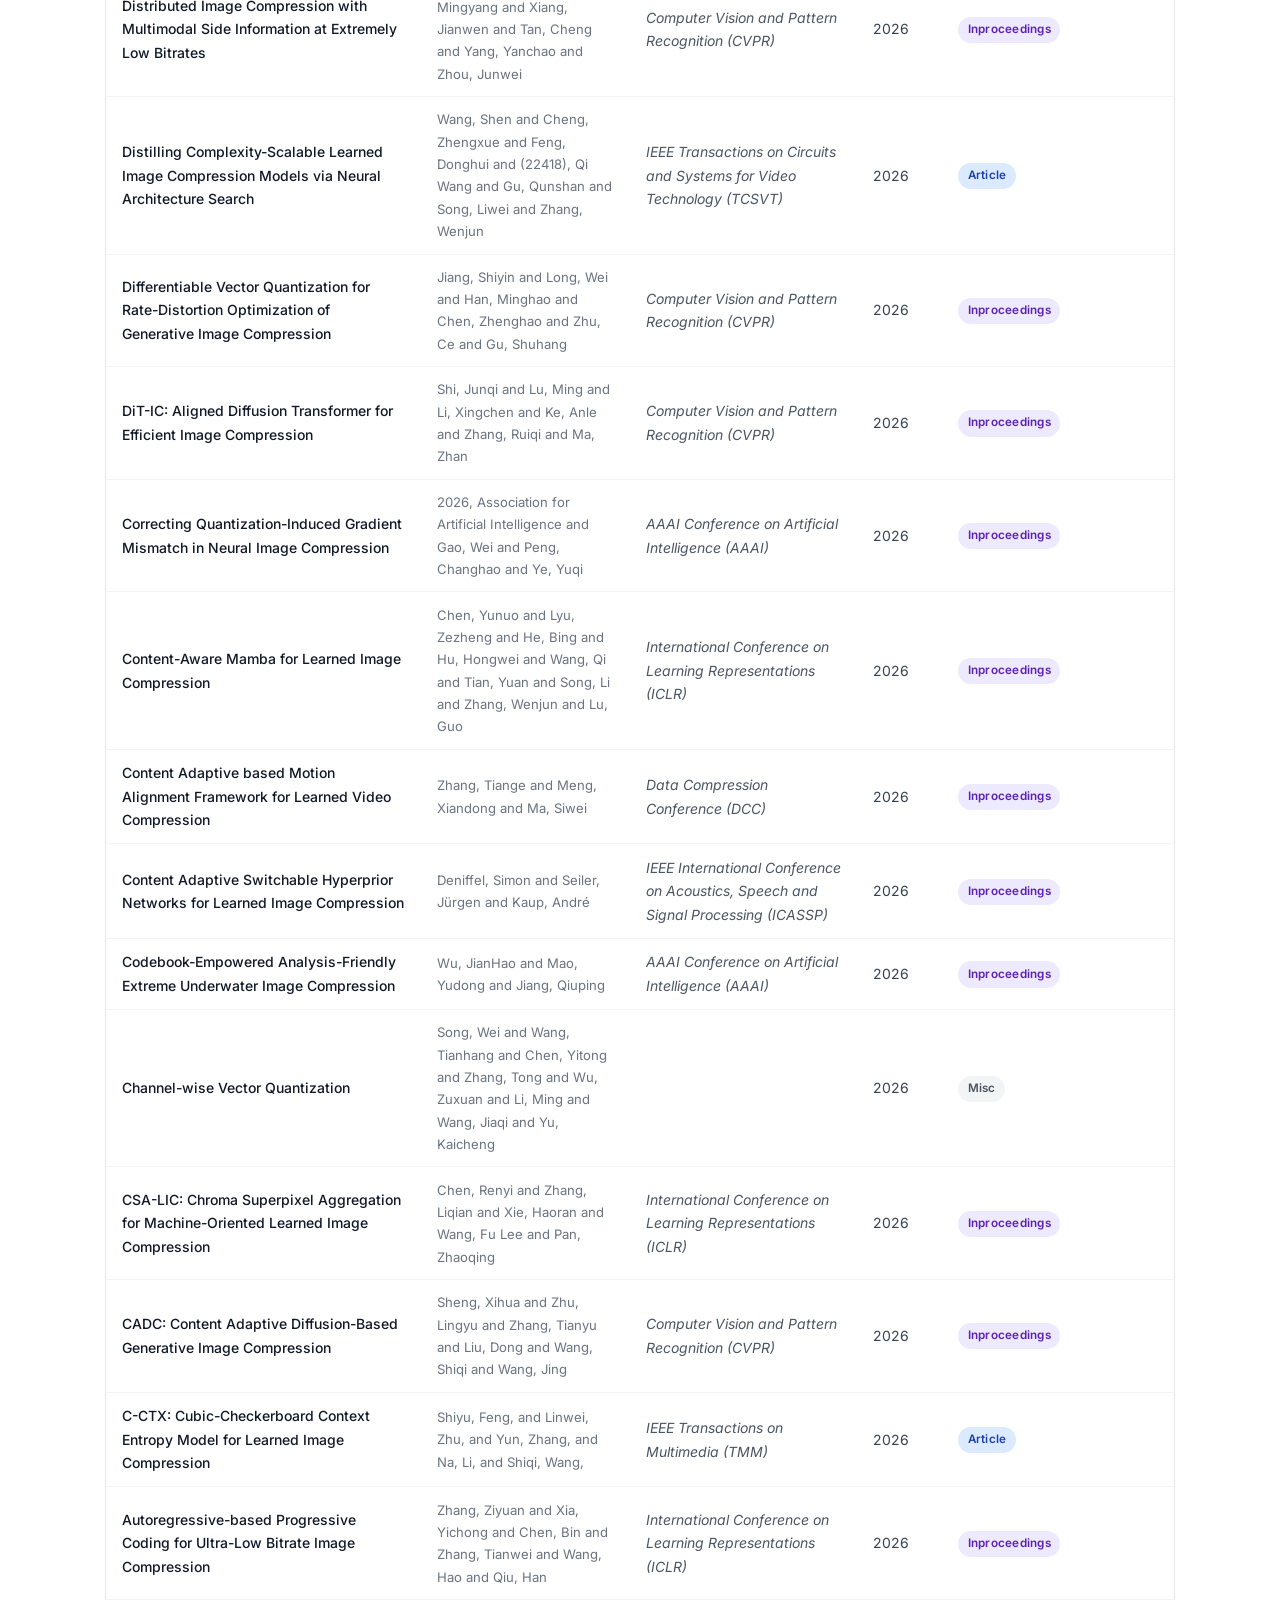
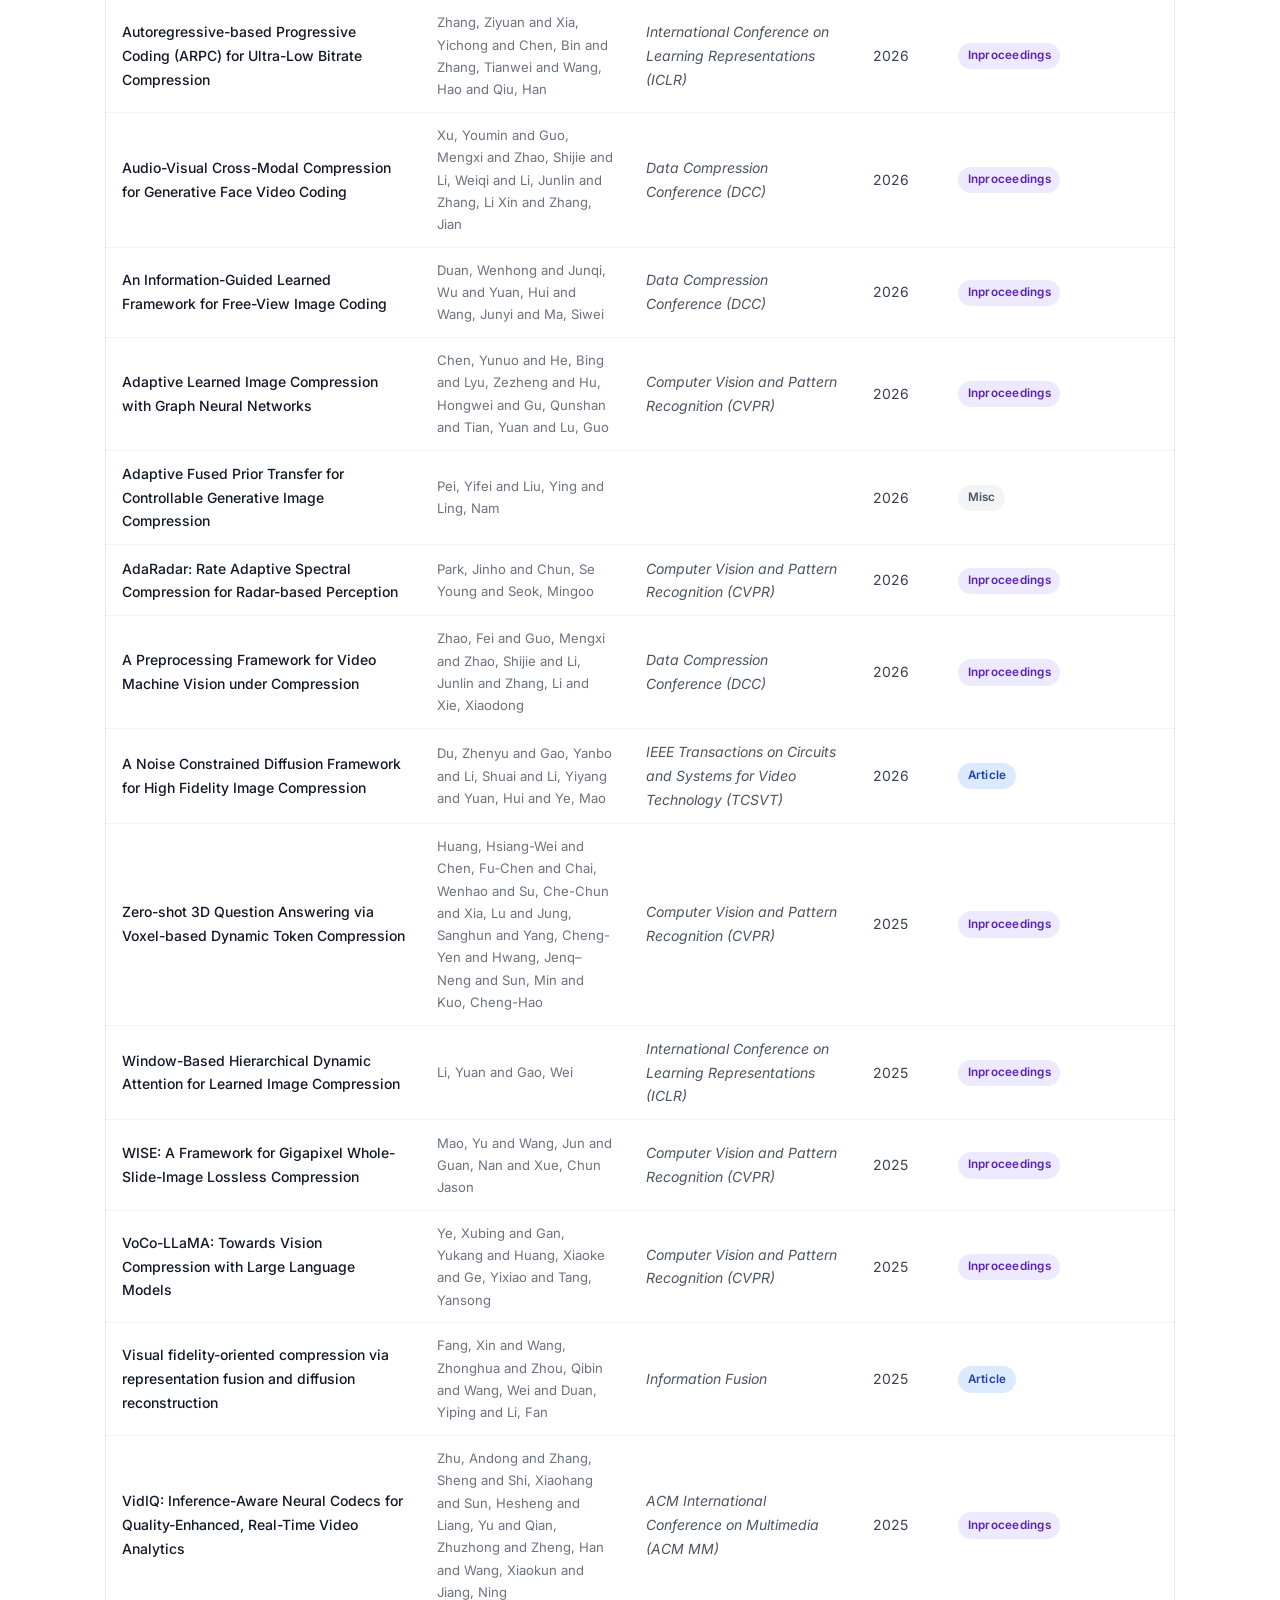
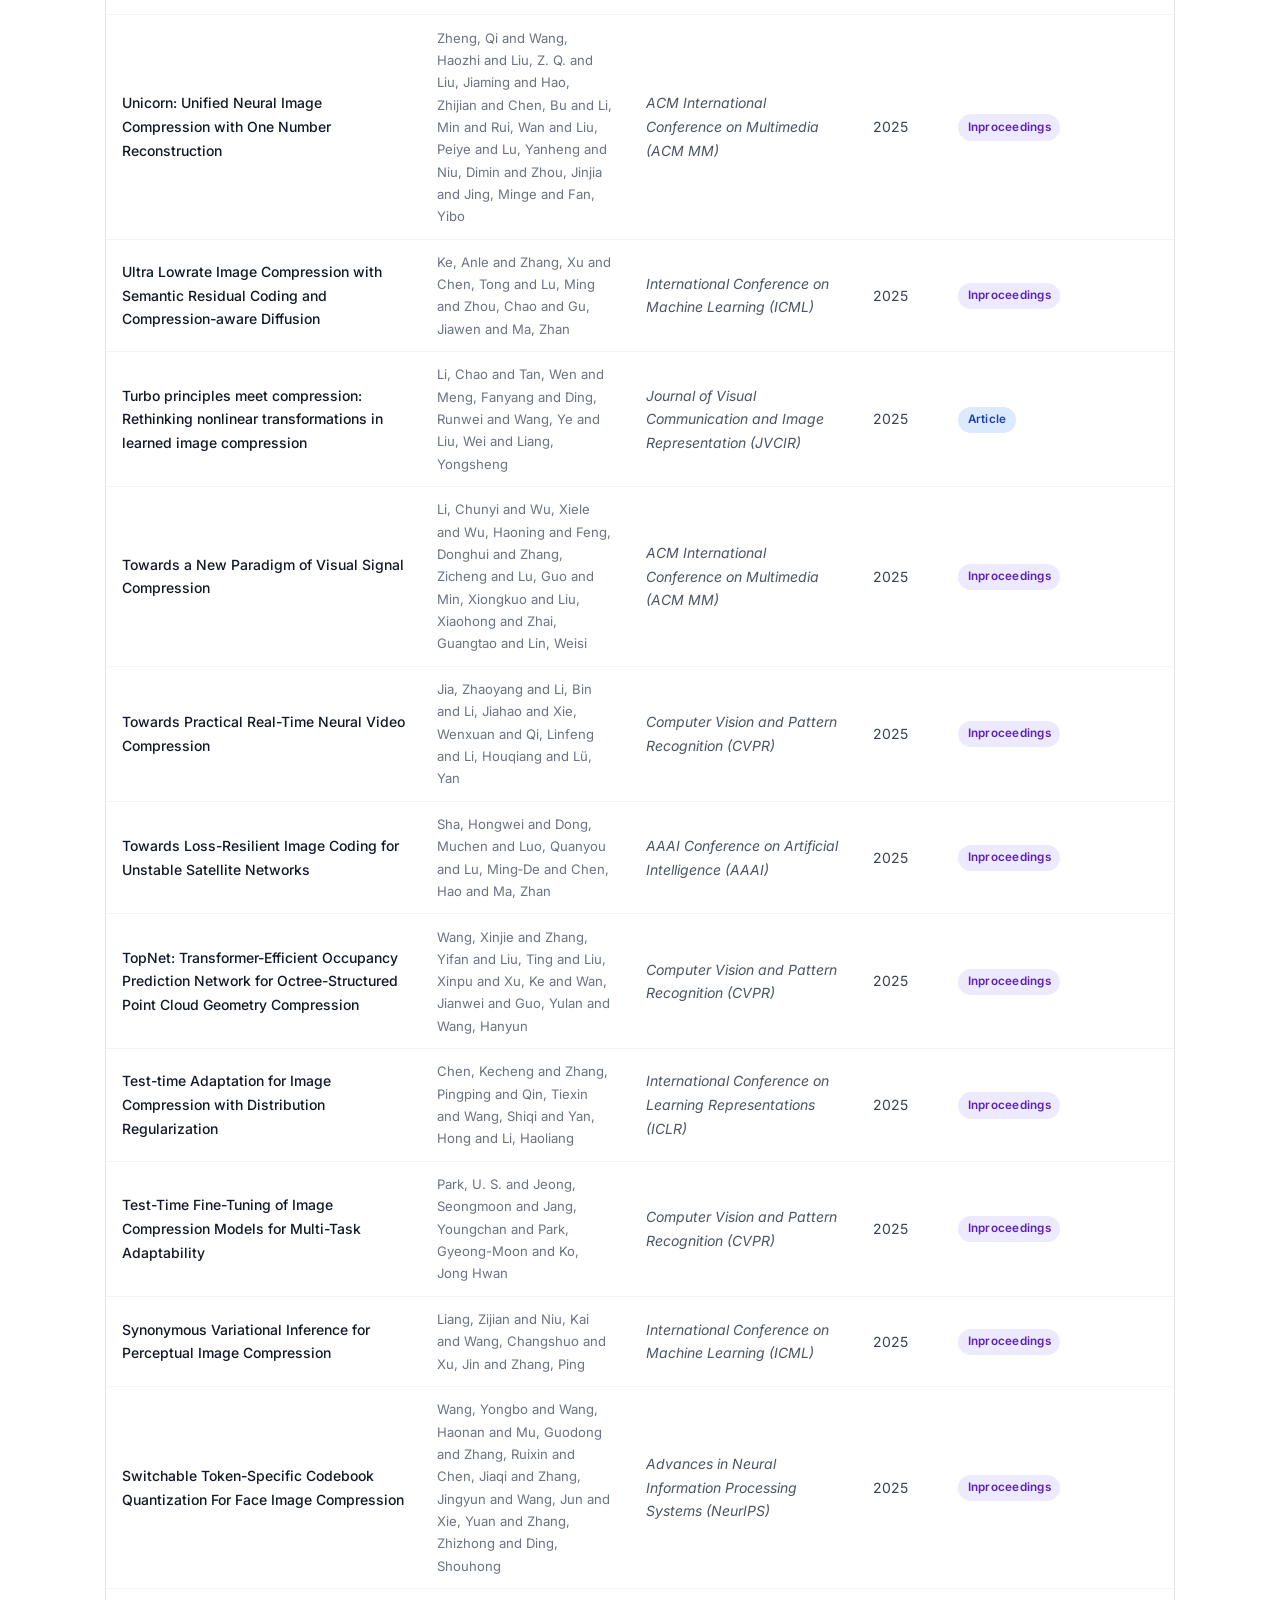
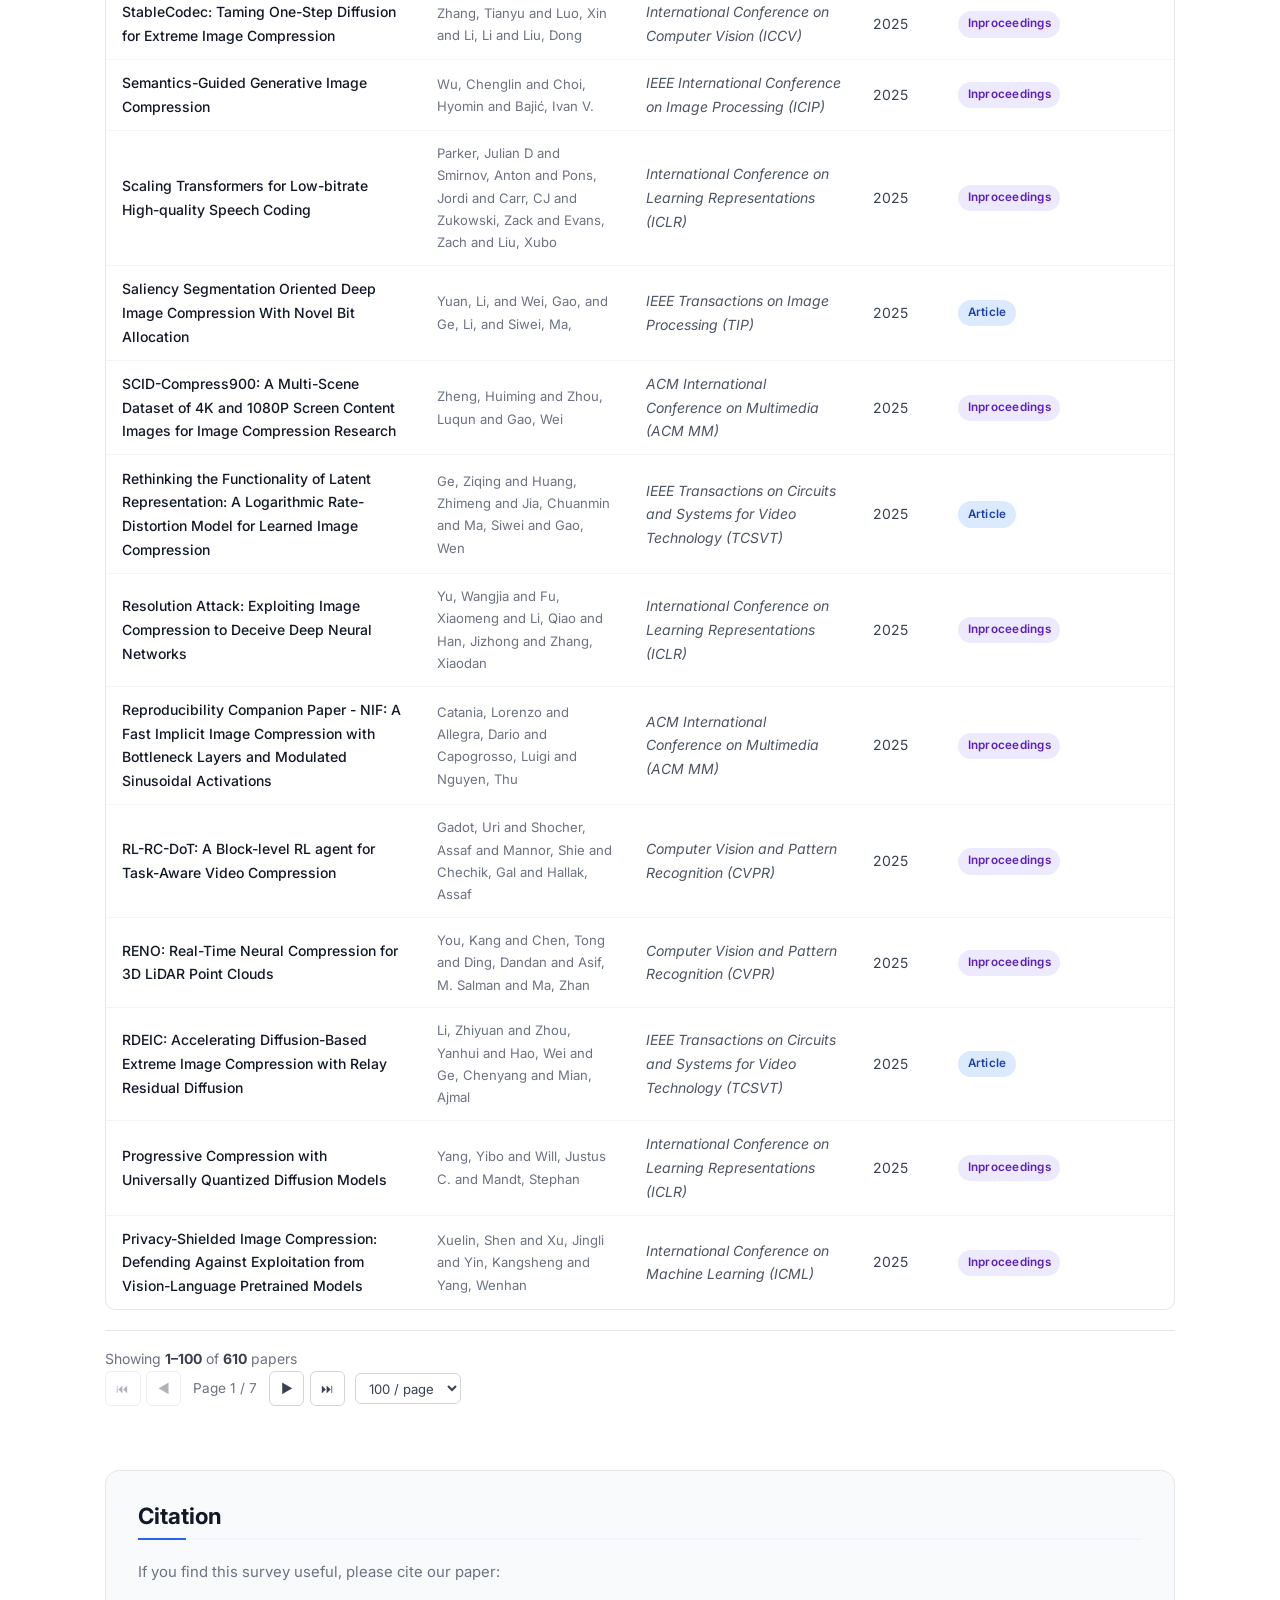
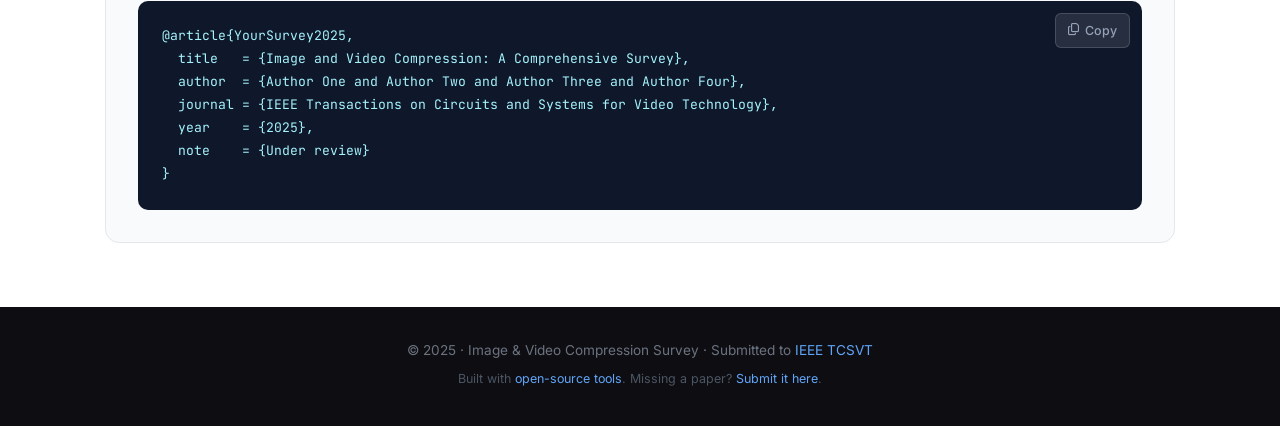
==== commit 7f194341: "Move venue/under-review badges to appear after the author names instead of above the title" ====
--- a/index.html
+++ b/index.html
@@ -121,17 +121,6 @@
     <div class="hero-bg"></div>
     <div class="container hero-inner">
 
-      <div class="hero-badges">
-        <div class="venue-badge">
-          <img src="https://upload.wikimedia.org/wikipedia/commons/2/21/IEEE_logo.svg" alt="IEEE" class="ieee-logo">
-          <span>Transactions on Circuits and Systems for Video Technology</span>
-        </div>
-        <div class="under-review-badge">
-          <span class="under-review-dot"></span>
-          Under Review
-        </div>
-      </div>
-
       <h1 class="hero-title">
         Learned Image and Video Compression:<br>
         <span class="hero-accent">From Classical Foundations to<br>Diffusion and State-Space Models</span>
@@ -172,6 +161,17 @@
             <div class="author-name">Author Four</div>
             <div class="author-affil">University D</div>
           </div>
+        </div>
+      </div>
+
+      <div class="hero-badges">
+        <div class="venue-badge">
+          <img src="https://upload.wikimedia.org/wikipedia/commons/2/21/IEEE_logo.svg" alt="IEEE" class="ieee-logo">
+          <span>Transactions on Circuits and Systems for Video Technology</span>
+        </div>
+        <div class="under-review-badge">
+          <span class="under-review-dot"></span>
+          Under Review
         </div>
       </div>
 
--- a/css/style.css
+++ b/css/style.css
@@ -107,7 +107,7 @@
   position: absolute;
   inset: 0;
   background:
-    radial-gradient(ellipse 55% 55% at 80% 10%, rgba(124,58,237,0.13) 0%, transparent 65%),
+    radial-gradient(ellipse 55% 55% at 50% 10%, rgba(124,58,237,0.13) 0%, transparent 65%),
     radial-gradient(ellipse 45% 40% at 10% 85%, rgba(245,158,11,0.07) 0%, transparent 60%),
     radial-gradient(ellipse 60% 50% at 50% 110%, rgba(16,185,129,0.06) 0%, transparent 70%);
   pointer-events: none;
@@ -128,11 +128,14 @@
   position: relative;
   z-index: 1;
   max-width: 900px;
+  margin: 0 auto;
+  text-align: center;
 }
 
 .hero-badges {
   display: flex;
   align-items: center;
+  justify-content: center;
   flex-wrap: wrap;
   gap: 0.6rem;
   margin-bottom: 1.75rem;
@@ -206,7 +209,7 @@
   font-size: 1.05rem;
   color: #9ca3af;
   max-width: 640px;
-  margin-bottom: 2.25rem;
+  margin: 0 auto 2.25rem;
   line-height: 1.75;
 }
 
@@ -214,6 +217,7 @@
 .authors-row {
   display: flex;
   flex-wrap: wrap;
+  justify-content: center;
   gap: 0.75rem;
   margin-bottom: 2.25rem;
 }
@@ -266,6 +270,7 @@
 .hero-actions {
   display: flex;
   flex-wrap: wrap;
+  justify-content: center;
   gap: 0.6rem;
 }
 
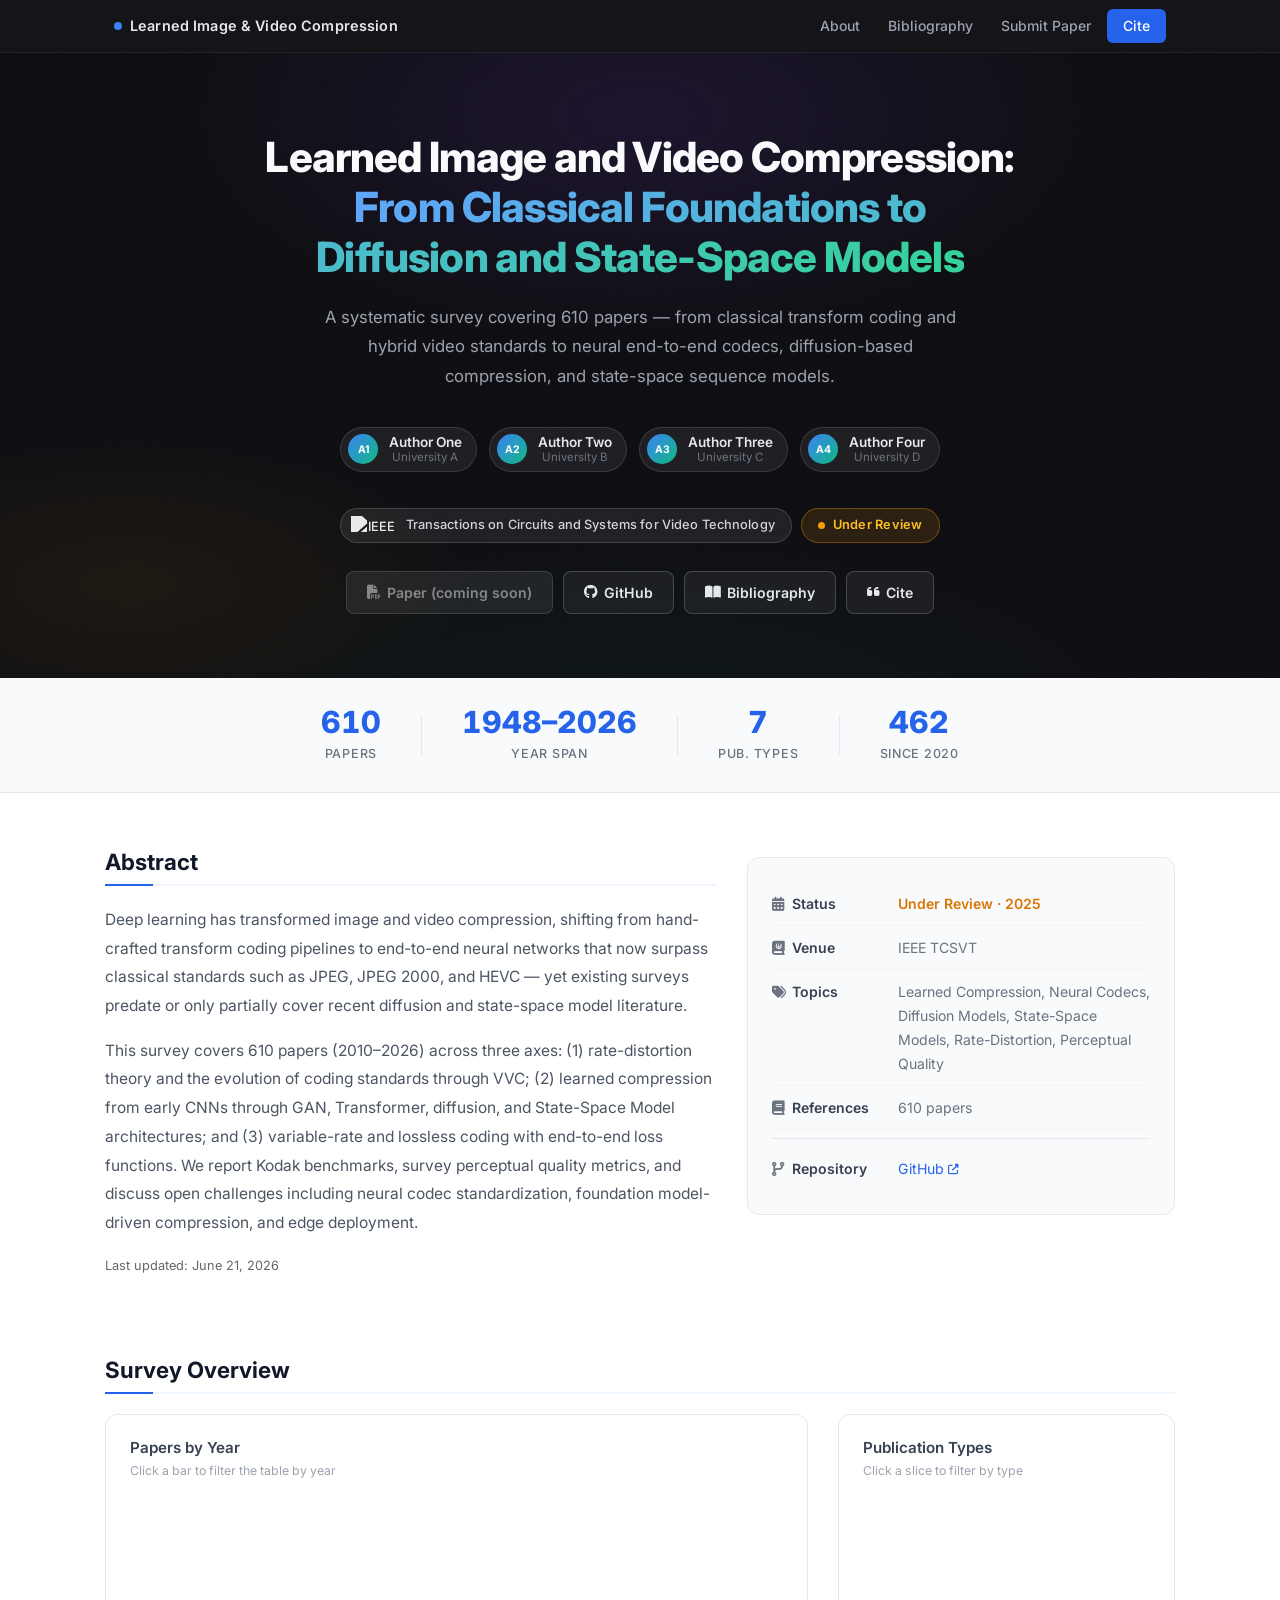
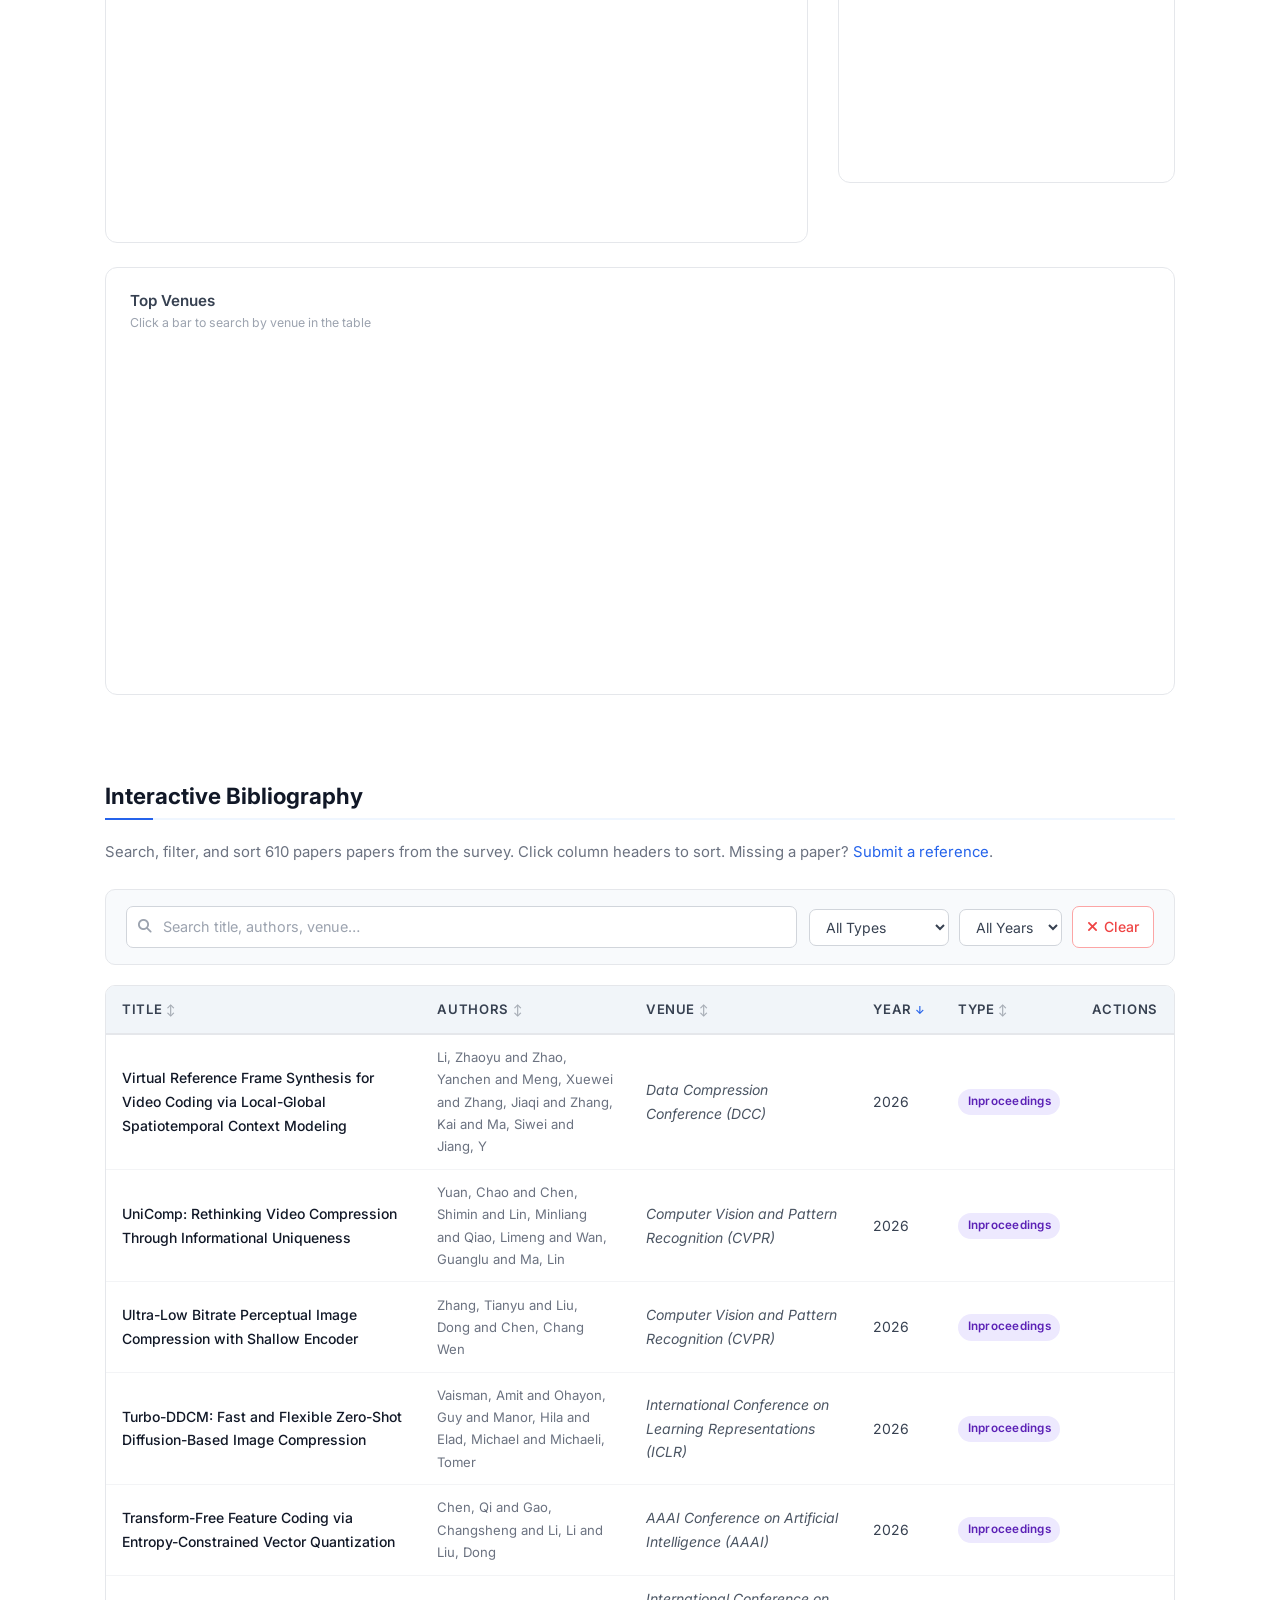
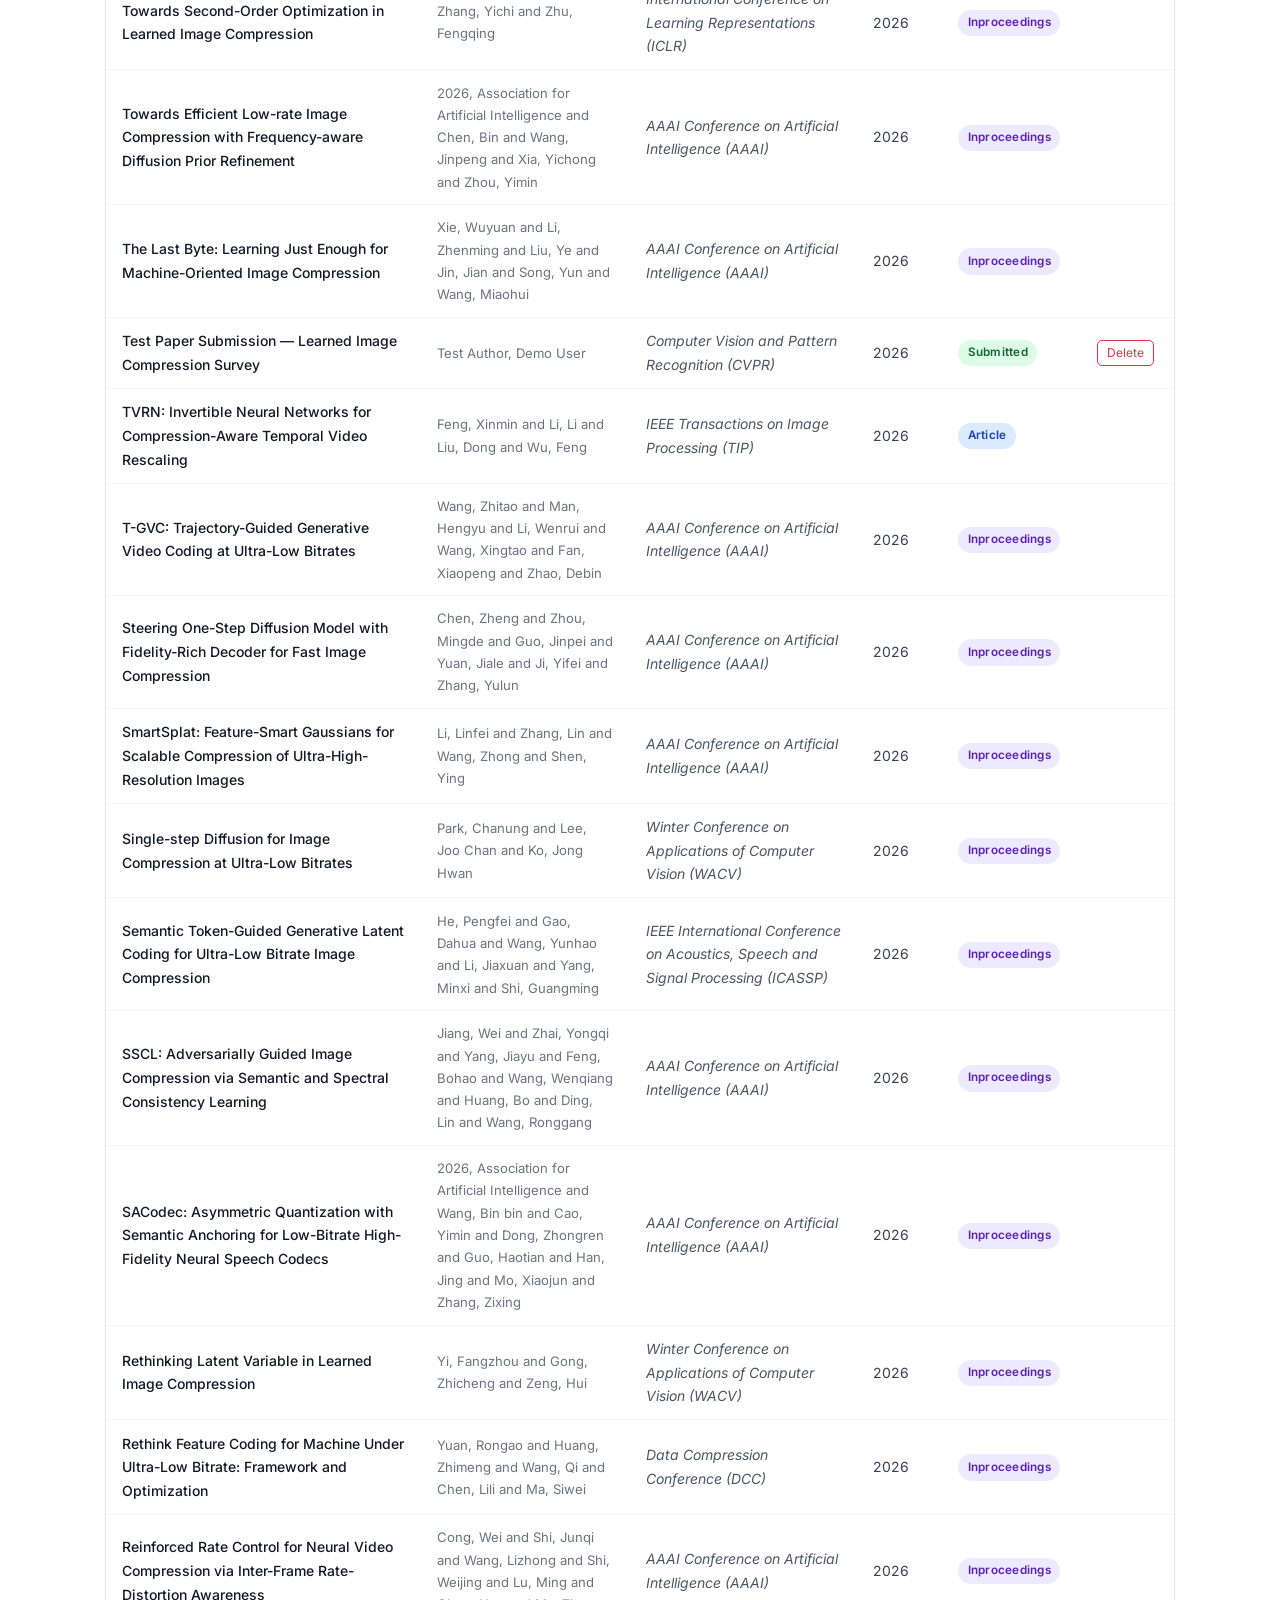
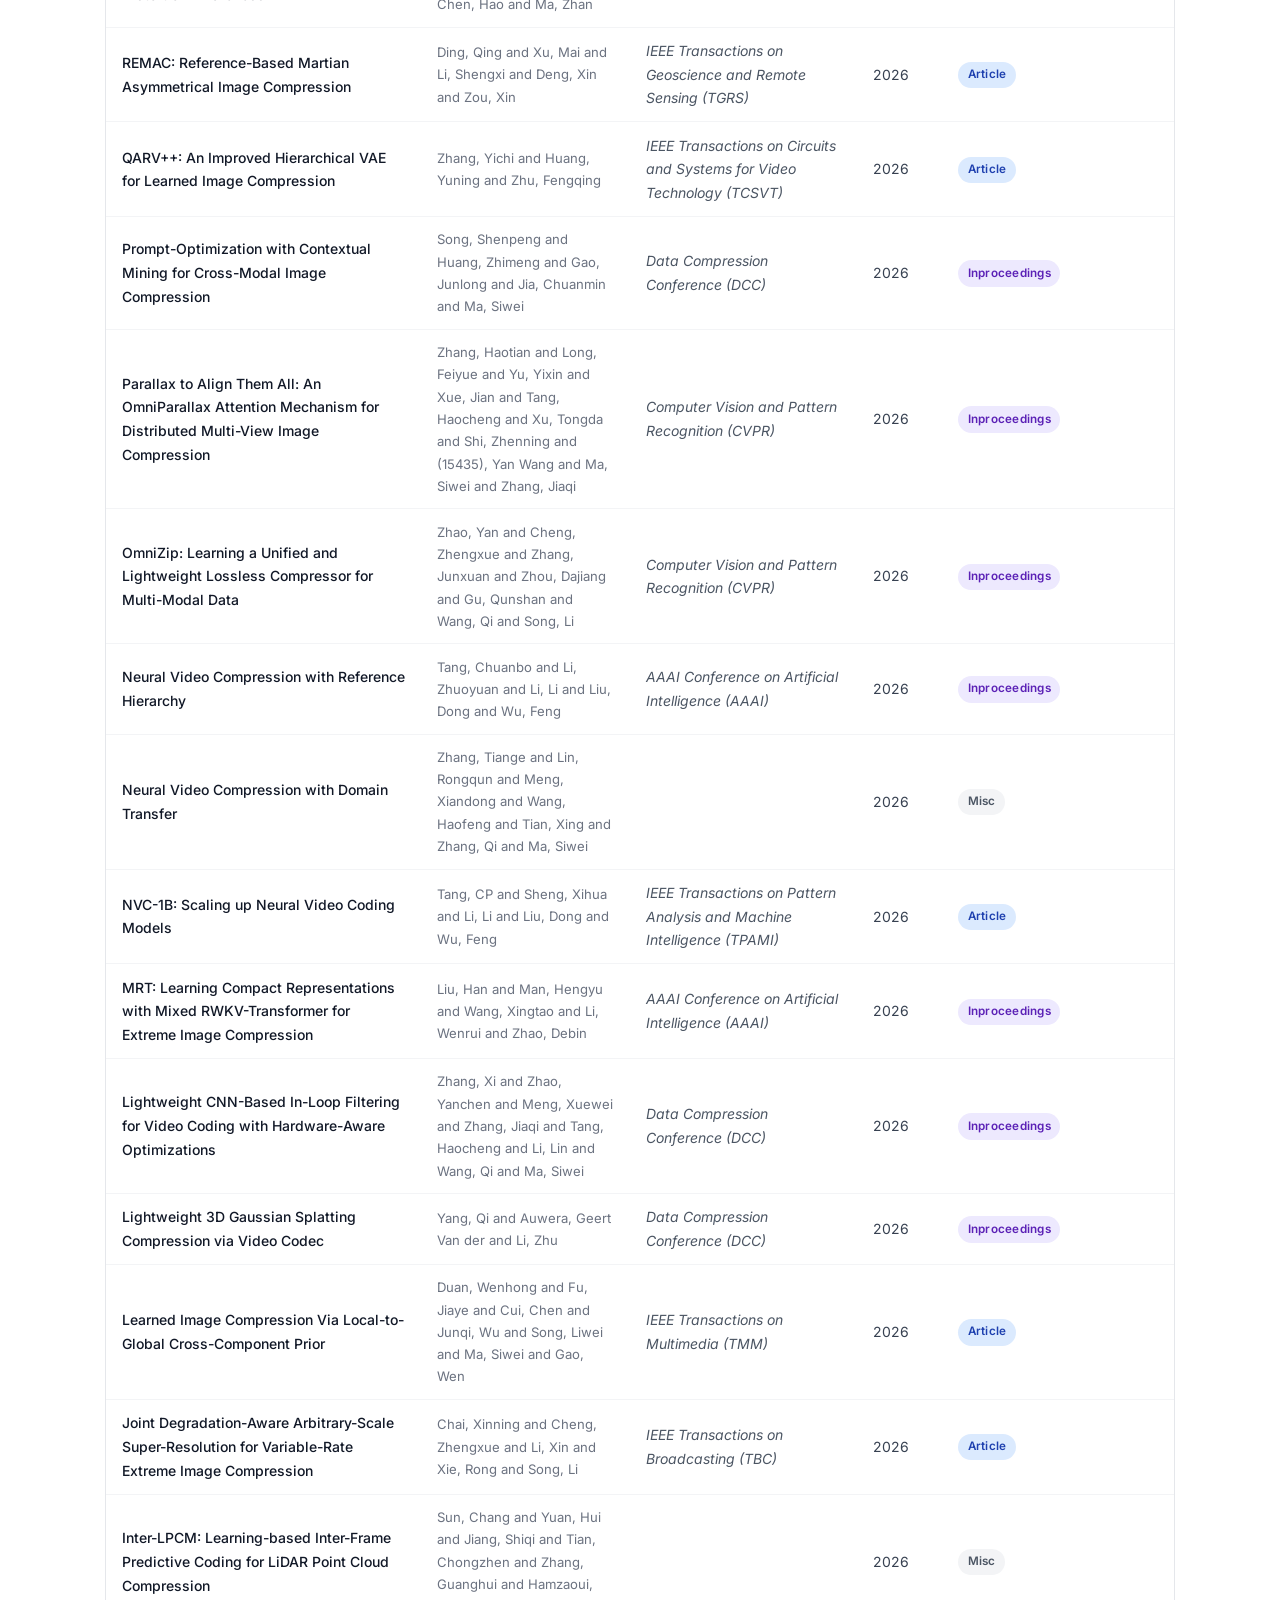
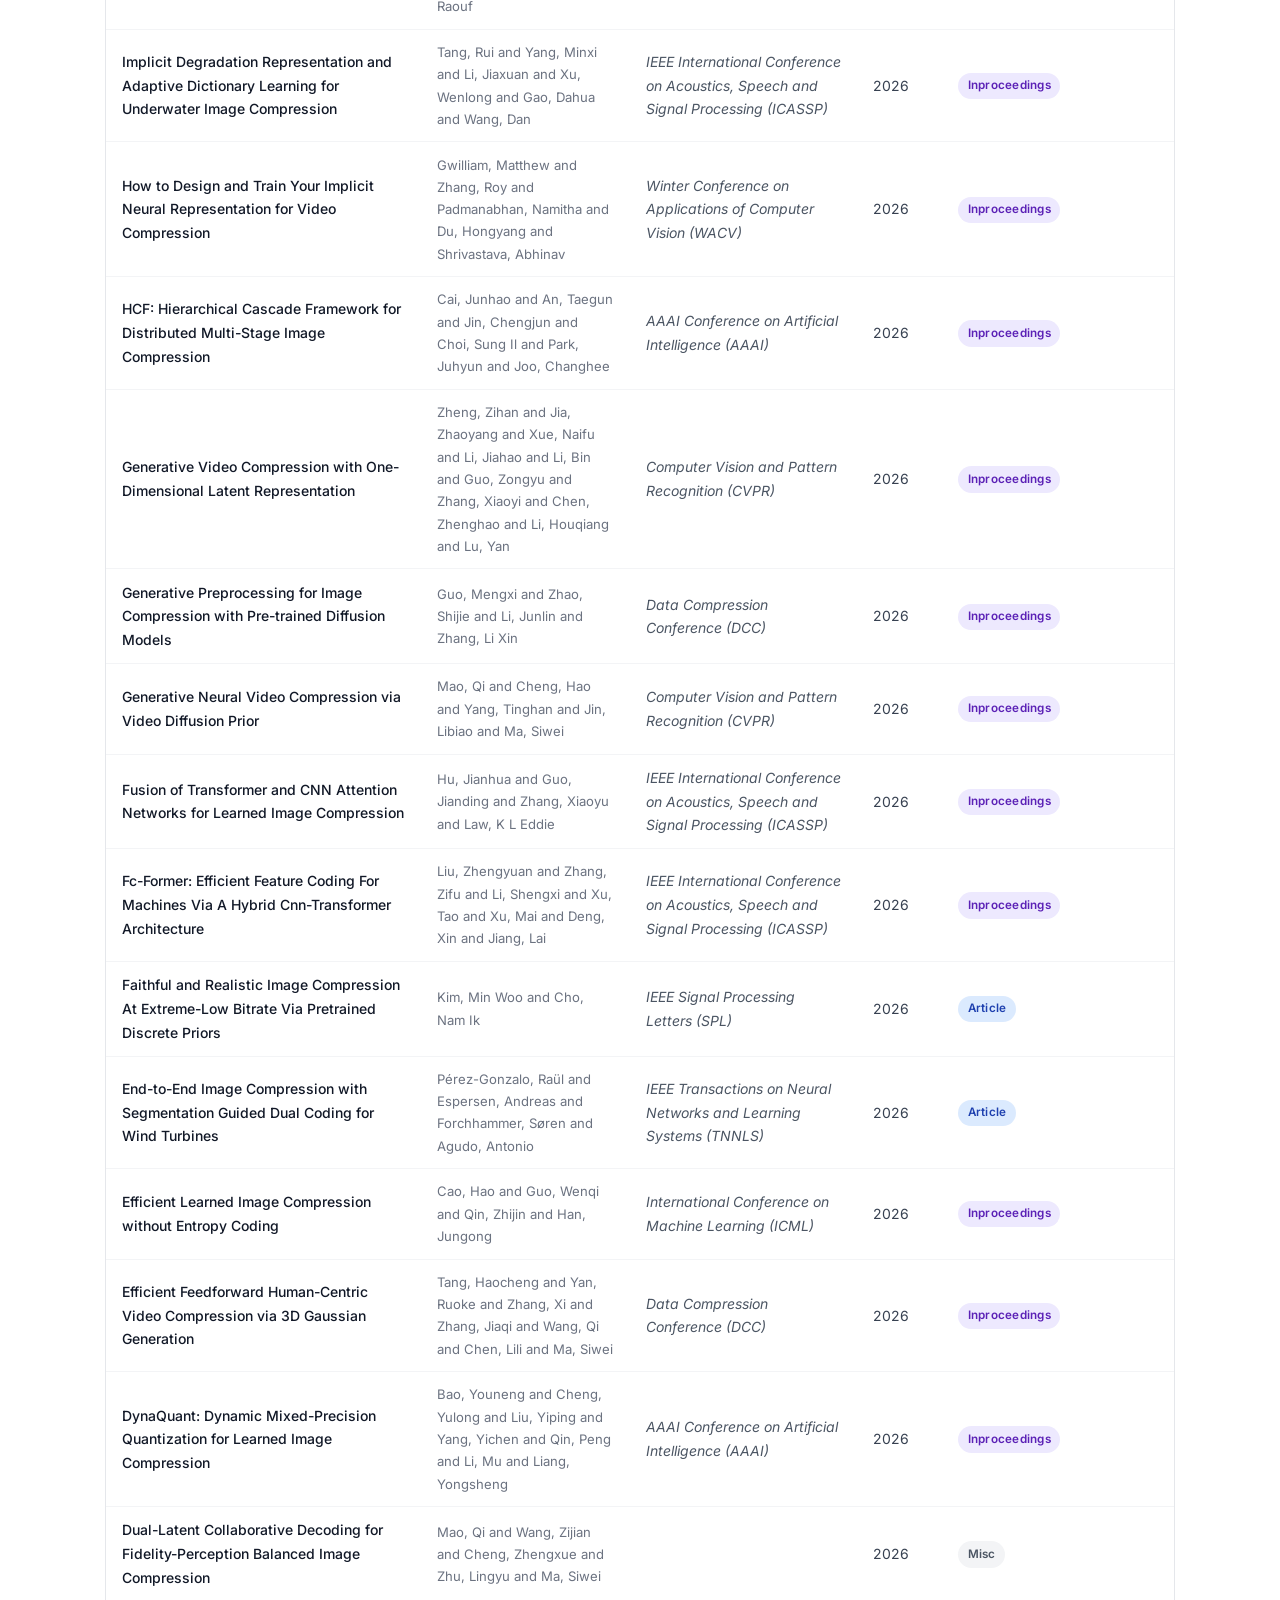
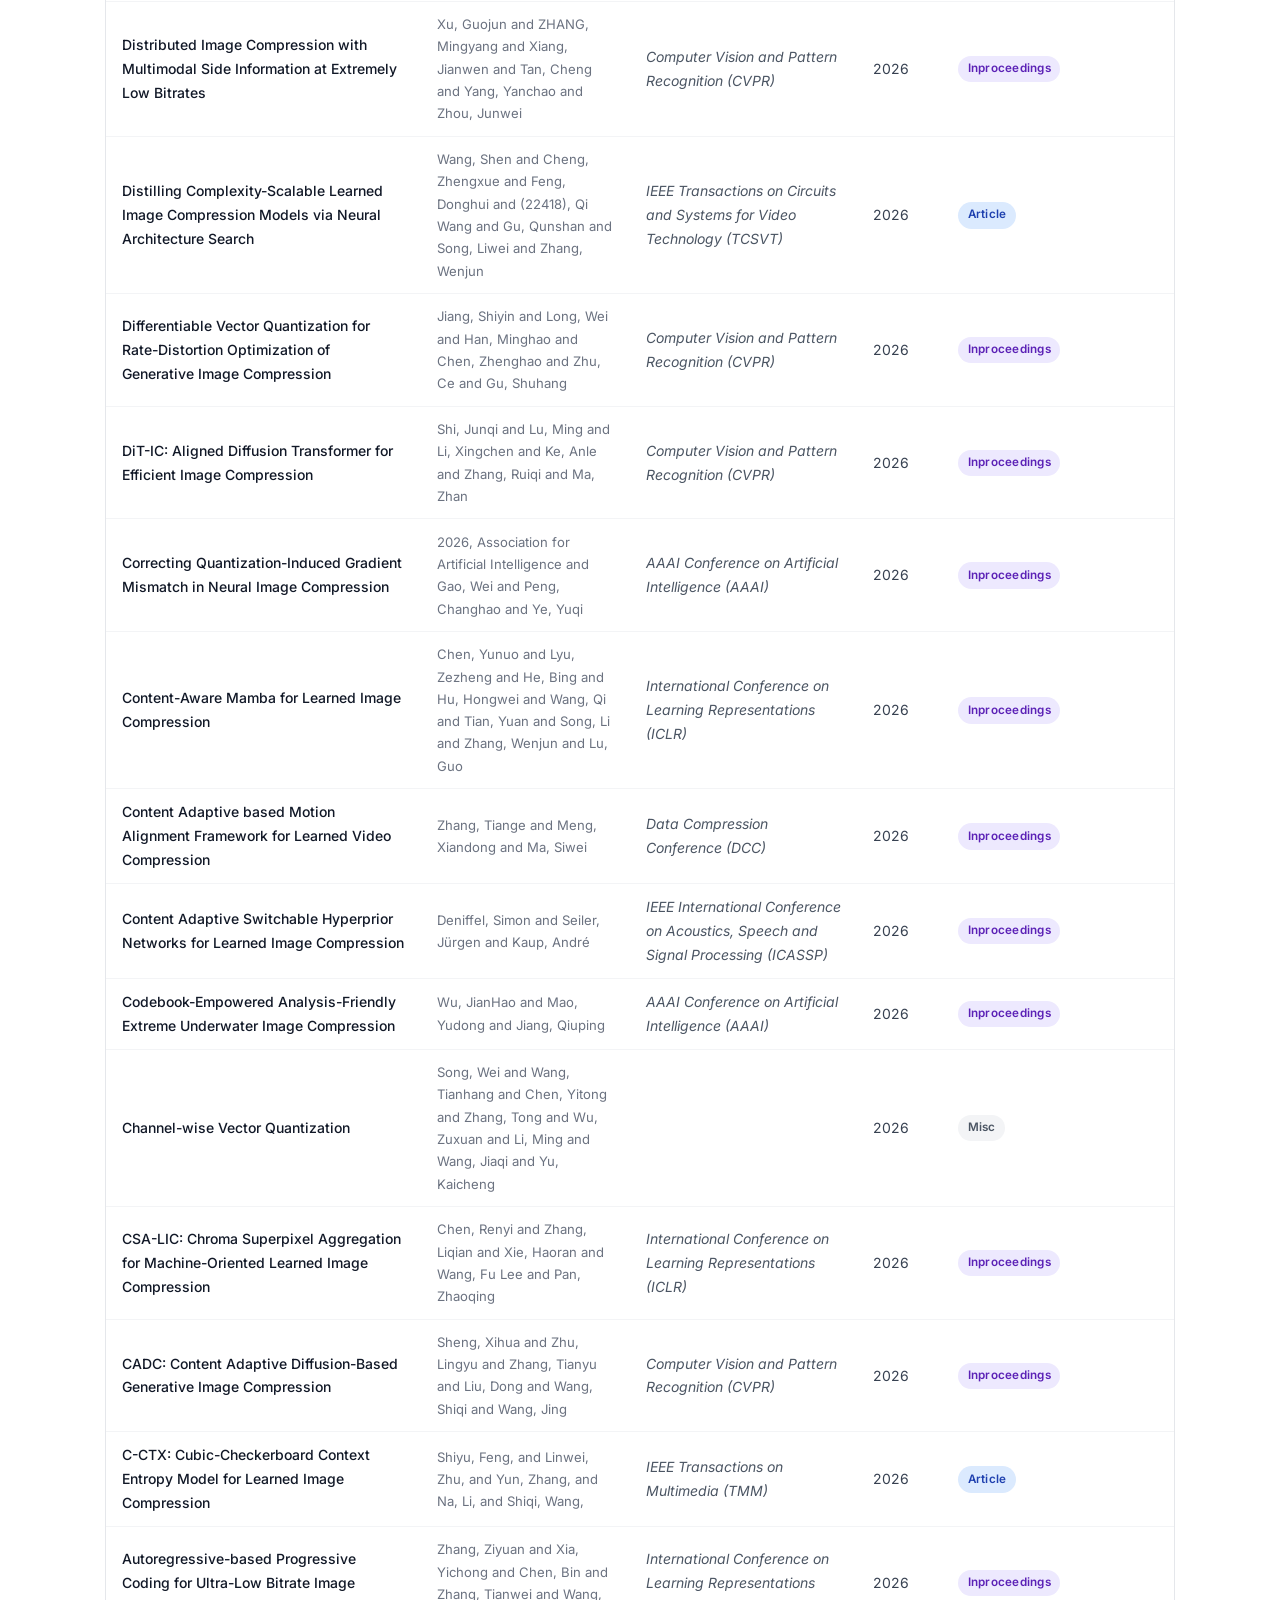
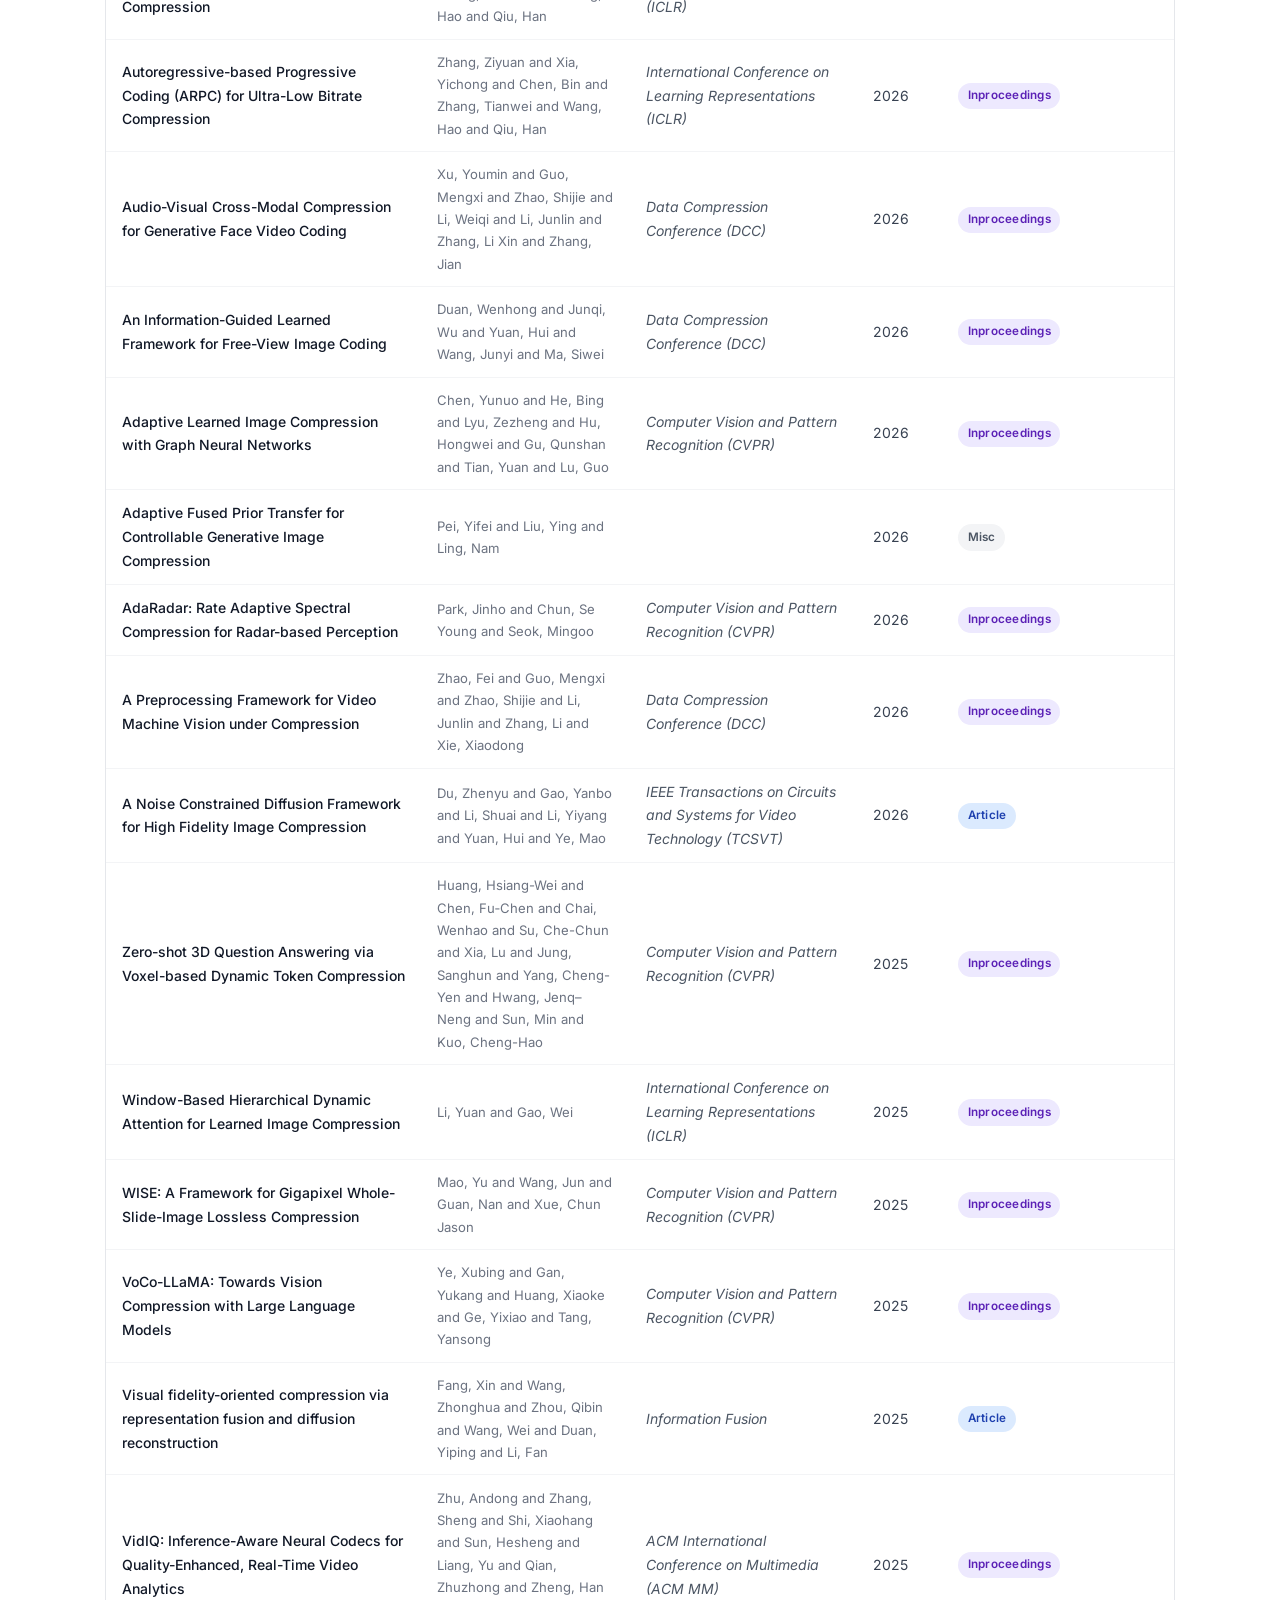
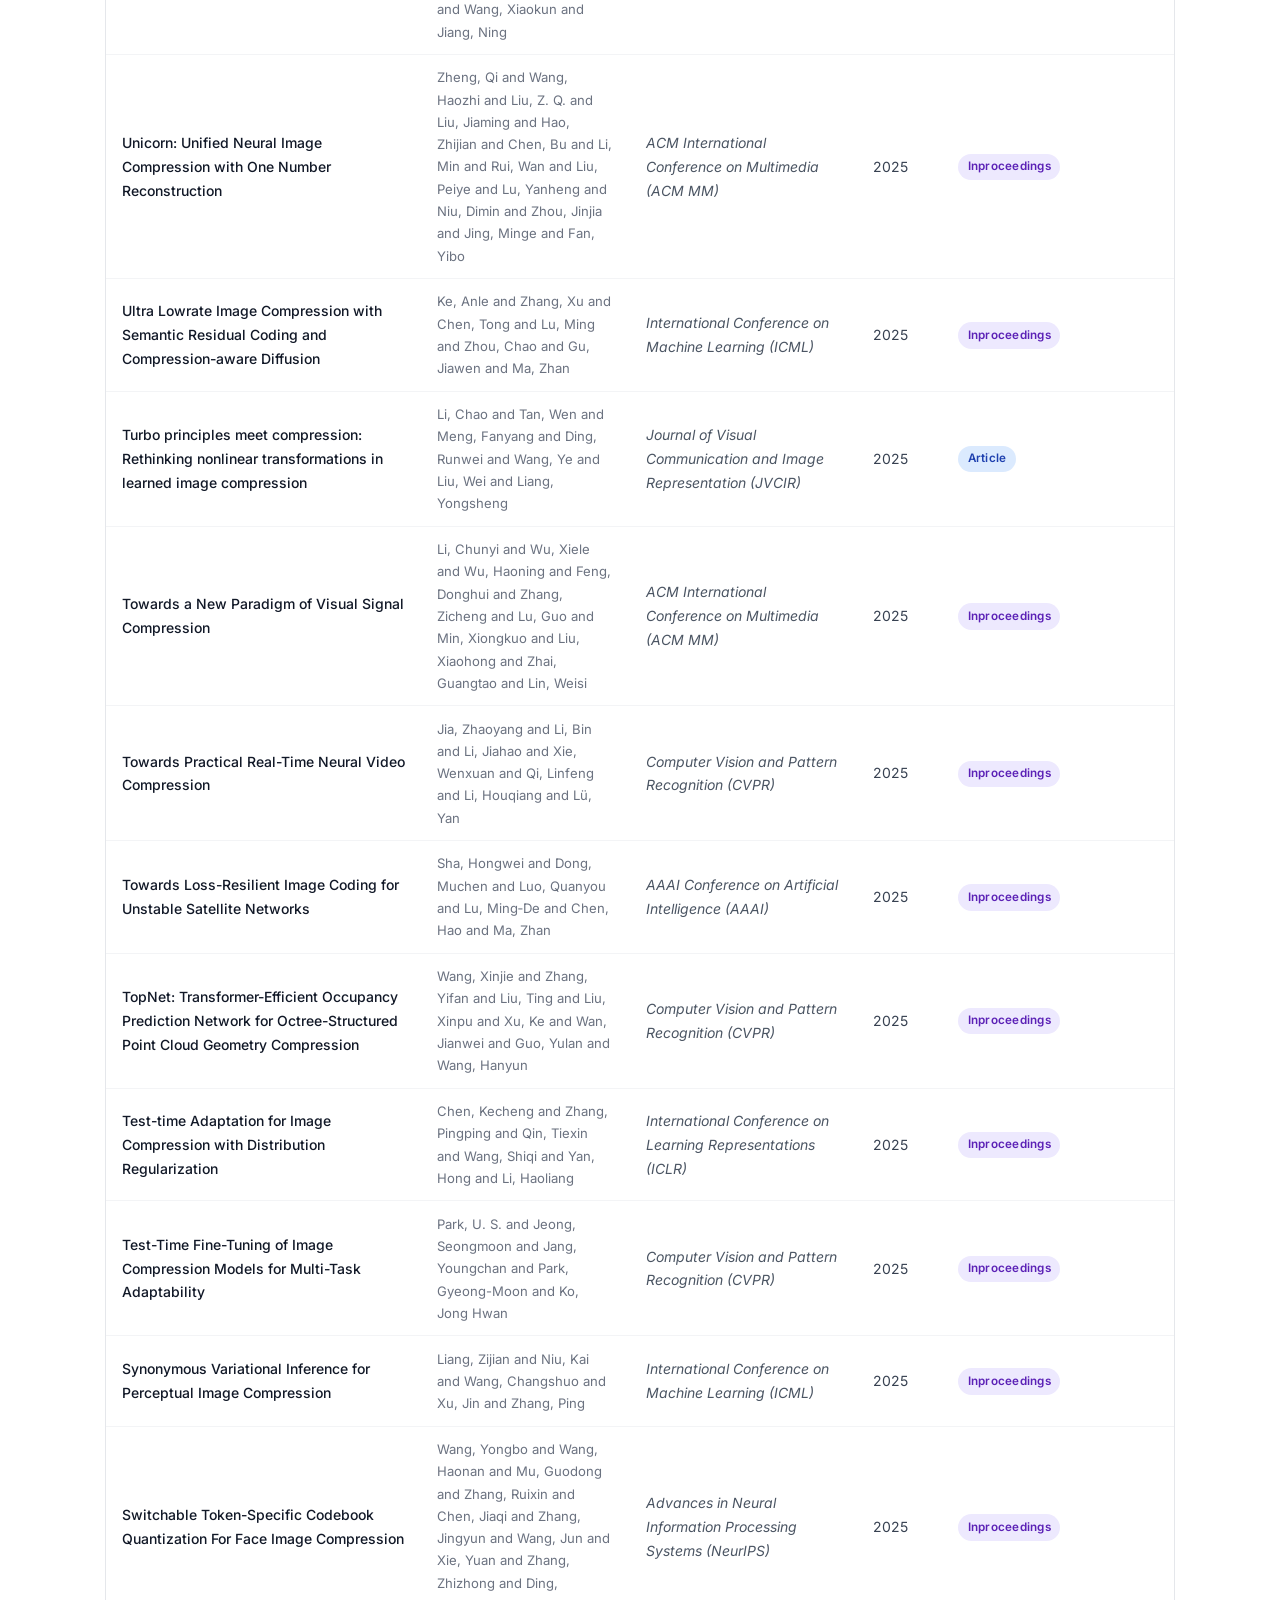
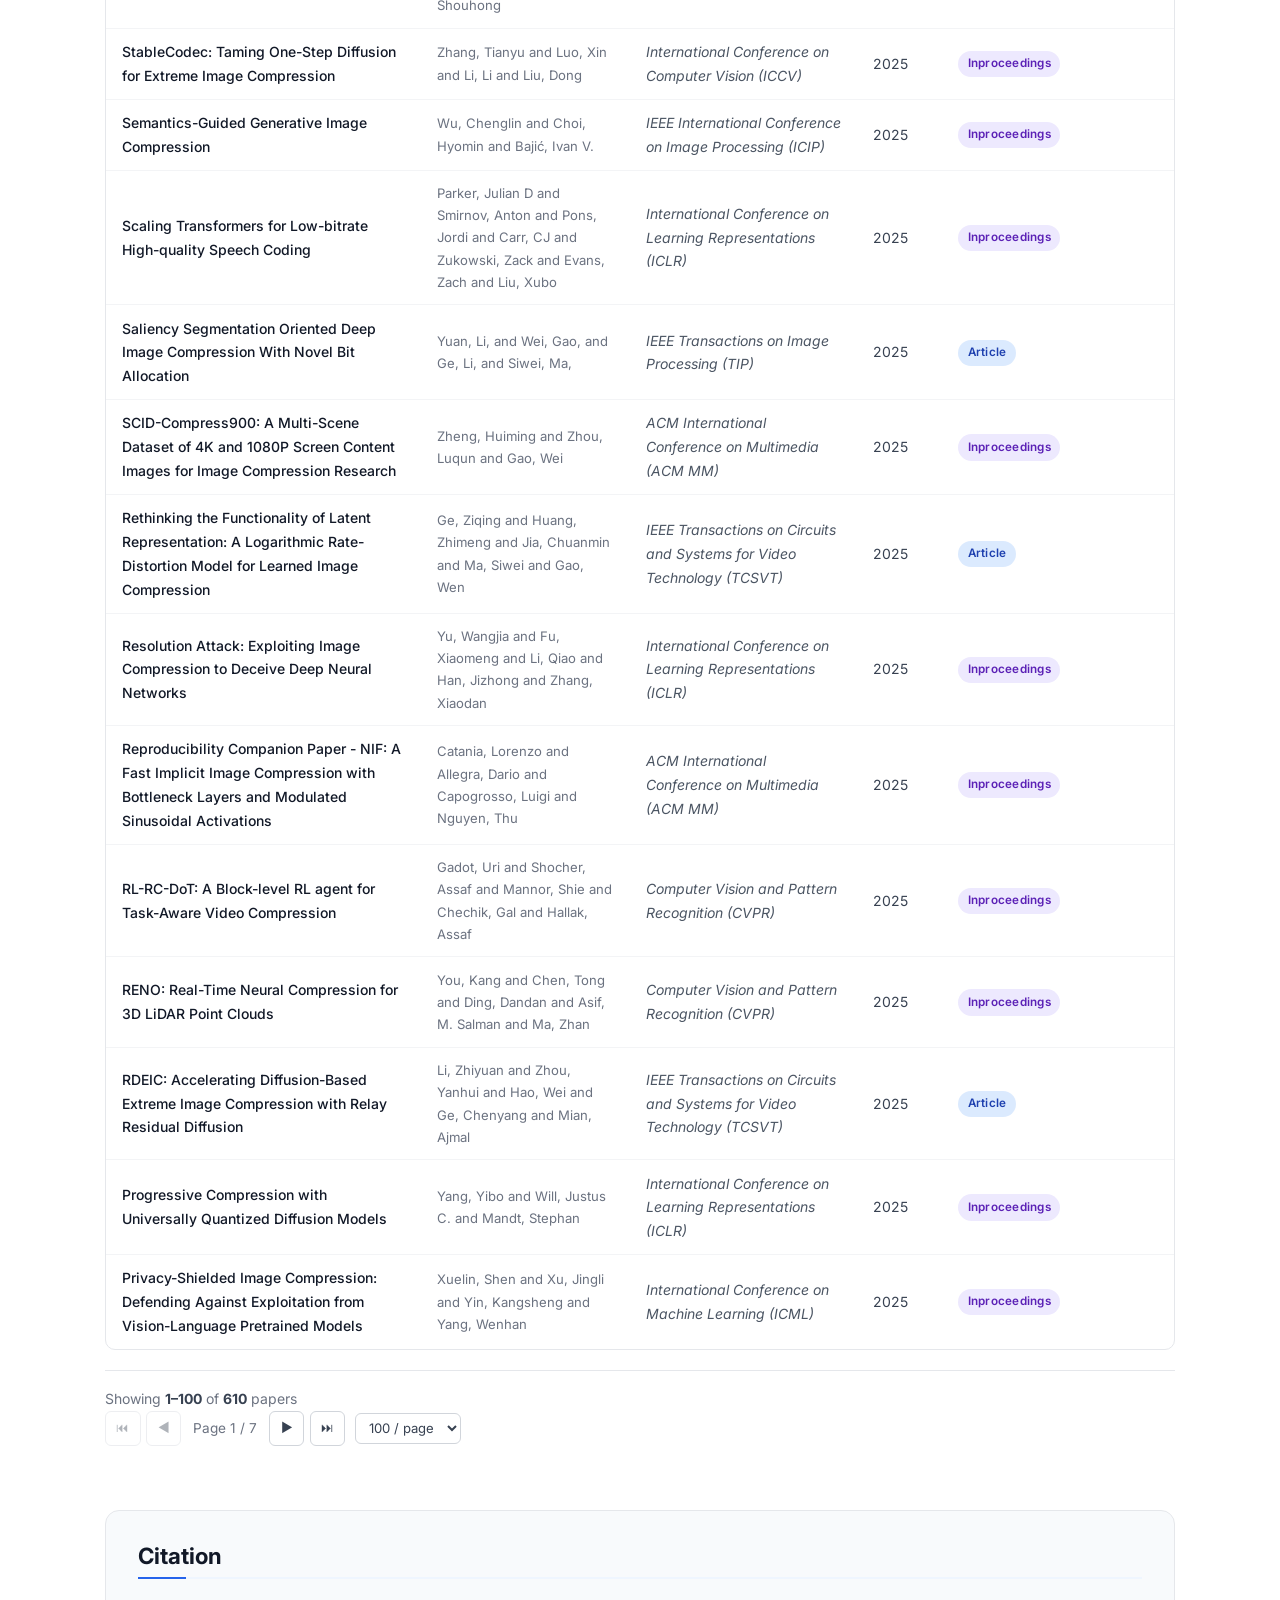
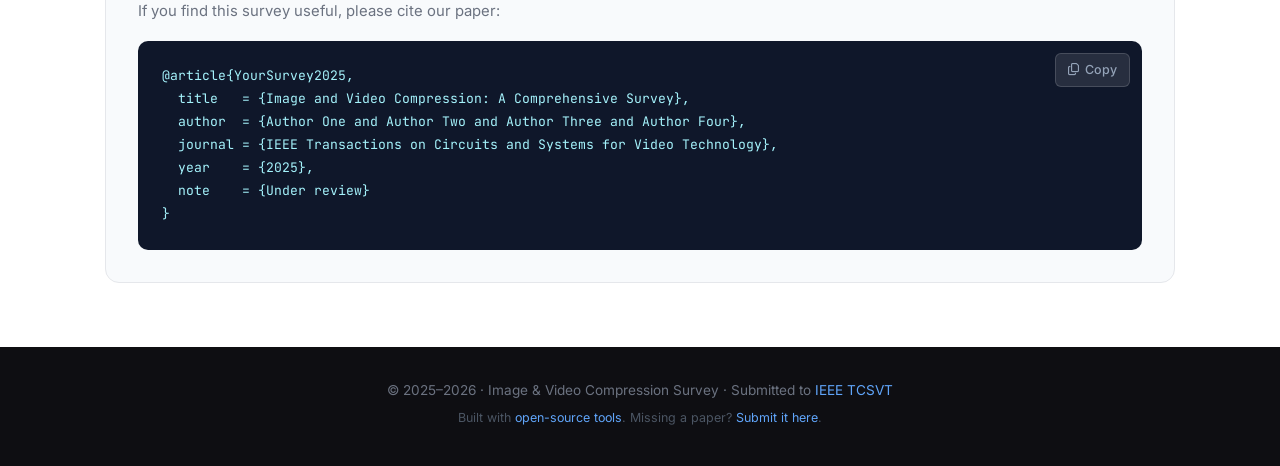
==== commit e1f4b5d5: "Apply 18 SEO/accessibility fixes: OG/Twitter image + social card, robots.txt/sitemap Disallow+submit" ====
--- a/index.html
+++ b/index.html
@@ -6,39 +6,42 @@
   <title>Learned Image & Video Compression Survey — IEEE TCSVT</title>
 
   <!-- ── Primary SEO ── -->
-  <meta name="description" content="A survey of 600+ papers on learned image and video compression — from classical HEVC/VVC standards to neural codecs, diffusion models, and state-space models.">
-  <meta name="keywords" content="
-    image compression, video compression, neural image compression, learned image compression,
-    deep learning video coding, end-to-end image compression, neural video compression,
-    learned video compression, deep image compression, generative compression,
-    HEVC, H.265, H.266, VVC, Versatile Video Coding, AVC, H.264, AV1, VP9, JPEG, JPEG2000, BPG, WebP,
-    entropy coding, arithmetic coding, range coding, rate-distortion optimization, rate-distortion tradeoff,
-    variational autoencoder, VAE, hyperprior, context model, channel conditional model,
-    transform coding, DCT, discrete cosine transform, learned transform, nonlinear transform,
-    inter prediction, intra prediction, motion compensation, optical flow compression,
-    diffusion model compression, GAN compression, generative image compression,
-    perceptual quality, image quality assessment, video quality assessment,
-    PSNR, SSIM, MS-SSIM, VMAF, LPIPS, FID, perceptual loss, no-reference quality metric,
-    deep learning codec, neural codec, end-to-end codec, codec survey,
-    image coding, video coding, hybrid video codec, scalable video coding,
-    survey, comprehensive survey, bibliography, IEEE TCSVT, IEEE Transactions on Circuits and Systems for Video Technology,
-    signal processing, multimedia compression, data compression
-  ">
+  <meta name="description" content="A survey of 610 papers on learned image and video compression: HEVC, VVC, AV1, neural codecs, diffusion models, and state-space models. IEEE TCSVT 2025.">
+  <meta name="keywords" content="learned image compression, neural video compression, deep learning codec, HEVC, VVC, diffusion compression, state-space model compression, rate-distortion, IEEE TCSVT survey">
   <meta name="author" content="Image and Video Compression Survey Authors">
   <meta name="robots" content="index, follow">
   <link rel="canonical" href="https://image-video-compression.github.io/">
+  <link rel="icon" type="image/svg+xml" href="img/favicon.svg">
+  <link rel="icon" type="image/png" sizes="32x32" href="img/favicon-32.png">
+  <link rel="apple-touch-icon" sizes="180x180" href="img/apple-touch-icon.png">
+
+  <!-- ── Resource hints ── -->
+  <link rel="preconnect" href="https://cdn.jsdelivr.net" crossorigin>
+  <link rel="preconnect" href="https://cdnjs.cloudflare.com" crossorigin>
+  <link rel="preconnect" href="https://fonts.googleapis.com">
+  <link rel="preconnect" href="https://fonts.gstatic.com" crossorigin>
+  <link rel="dns-prefetch" href="https://upload.wikimedia.org">
 
   <!-- ── Open Graph (LinkedIn, Facebook, Discord) ── -->
   <meta property="og:type" content="website">
-  <meta property="og:title" content="Learned Image and Video Compression: From Classical Foundations to Diffusion and State-Space Models — IEEE TCSVT">
-  <meta property="og:description" content="Interactive bibliography of 600+ papers — neural codecs, HEVC/VVC/AV1, diffusion-based compression, state-space models, rate-distortion, and perceptual quality. Submitted to IEEE TCSVT.">
+  <meta property="og:title" content="Learned Image & Video Compression: 610-Paper Survey (IEEE TCSVT)">
+  <meta property="og:description" content="Interactive bibliography of 610 papers — neural codecs, HEVC/VVC/AV1, diffusion-based compression, state-space models, rate-distortion, and perceptual quality. Submitted to IEEE TCSVT.">
   <meta property="og:url" content="https://image-video-compression.github.io/">
   <meta property="og:site_name" content="Image and Video Compression Survey">
+  <!-- ── Social preview images ── -->
+  <meta property="og:image" content="https://image-video-compression.github.io/img/og-card.png">
+  <meta property="og:image:secure_url" content="https://image-video-compression.github.io/img/og-card.png">
+  <meta property="og:image:width" content="1200">
+  <meta property="og:image:height" content="630">
+  <meta property="og:image:alt" content="Learned Image and Video Compression Survey — IEEE TCSVT, 610 papers reviewed">
+  <meta property="og:image:type" content="image/png">
 
   <!-- ── Twitter / X Card ── -->
   <meta name="twitter:card" content="summary_large_image">
-  <meta name="twitter:title" content="Learned Image and Video Compression: From Classical Foundations to Diffusion and State-Space Models — IEEE TCSVT">
-  <meta name="twitter:description" content="Interactive bibliography of 600+ papers — neural codecs, HEVC/VVC/AV1, diffusion-based compression, state-space models, rate-distortion, and perceptual quality.">
+  <meta name="twitter:title" content="Learned Image & Video Compression: 610-Paper Survey (IEEE TCSVT)">
+  <meta name="twitter:description" content="Interactive bibliography of 610 papers — neural codecs, HEVC/VVC/AV1, diffusion-based compression, state-space models, rate-distortion, and perceptual quality.">
+  <meta name="twitter:image" content="https://image-video-compression.github.io/img/og-card.png">
+  <meta name="twitter:image:alt" content="Learned Image and Video Compression Survey — IEEE TCSVT, 610 papers reviewed">
 
   <!-- ── Structured Data (Google Scholar / search engines) ── -->
   <script type="application/ld+json">
@@ -68,7 +71,8 @@
       "@type": "Organization",
       "name": "IEEE Transactions on Circuits and Systems for Video Technology"
     },
-    "datePublished": "2025",
+    "dateCreated": "2025-12-01",
+    "dateModified": "2026-06-21",
     "creativeWorkStatus": "Under Review",
     "isAccessibleForFree": true,
     "url": "https://image-video-compression.github.io/"
@@ -79,7 +83,7 @@
     "@context": "https://schema.org",
     "@type": "Dataset",
     "name": "Image and Video Compression Survey Bibliography",
-    "description": "An interactive bibliography of 600+ papers on classical and learned image and video compression, covering neural codecs, HEVC/VVC/AV1, diffusion-based compression, and state-space models.",
+    "description": "An interactive bibliography of 610 papers on classical and learned image and video compression, covering neural codecs, HEVC/VVC/AV1, diffusion-based compression, and state-space models.",
     "url": "https://image-video-compression.github.io/#bibliography",
     "creator": {
       "@type": "Organization",
@@ -93,8 +97,85 @@
     "keywords": ["bibliography", "image compression", "video compression", "neural codecs", "survey"]
   }
   </script>
+  <script type="application/ld+json">
+  {
+    "@context": "https://schema.org",
+    "@type": "BreadcrumbList",
+    "itemListElement": [
+      {
+        "@type": "ListItem",
+        "position": 1,
+        "name": "Home",
+        "item": "https://image-video-compression.github.io/"
+      },
+      {
+        "@type": "ListItem",
+        "position": 2,
+        "name": "Submit a Paper",
+        "item": "https://image-video-compression.github.io/submit.html"
+      }
+    ]
+  }
+  </script>
+  <script type="application/ld+json">
+  {
+    "@context": "https://schema.org",
+    "@type": "FAQPage",
+    "mainEntity": [
+      {
+        "@type": "Question",
+        "name": "What is learned image compression?",
+        "acceptedAnswer": {
+          "@type": "Answer",
+          "text": "Learned image compression refers to end-to-end neural network-based codecs that replace hand-crafted transform coding pipelines (such as those used in JPEG or HEVC) with trained encoder-decoder networks, typically optimized jointly for rate and distortion."
+        }
+      },
+      {
+        "@type": "Question",
+        "name": "How do neural codecs compare to HEVC and VVC?",
+        "acceptedAnswer": {
+          "@type": "Answer",
+          "text": "Recent end-to-end neural codecs match or surpass HEVC across PSNR and MS-SSIM benchmarks on Kodak and CLIC datasets, and approach VVC performance while being competitive in perceptual metrics like LPIPS and FID."
+        }
+      },
+      {
+        "@type": "Question",
+        "name": "What role do diffusion models play in compression?",
+        "acceptedAnswer": {
+          "@type": "Answer",
+          "text": "Diffusion-based compression methods use denoising diffusion probabilistic models as decoders, achieving high perceptual quality at extremely low bitrates by trading pixel-level fidelity for distribution-level realism."
+        }
+      },
+      {
+        "@type": "Question",
+        "name": "What is a hyperprior in learned compression?",
+        "acceptedAnswer": {
+          "@type": "Answer",
+          "text": "A hyperprior is a side-information channel that captures spatial dependencies in the latent representation, used to model entropy more accurately. Introduced by Ballé et al. (2018), it became a standard building block in modern neural codecs."
+        }
+      },
+      {
+        "@type": "Question",
+        "name": "Are state-space models used for video compression?",
+        "acceptedAnswer": {
+          "@type": "Answer",
+          "text": "Yes. Recent work applies state-space models (such as Mamba) to video compression as efficient alternatives to attention for temporal context modeling, offering linear-time complexity for long video sequences."
+        }
+      }
+    ]
+  }
+  </script>
   <link rel="stylesheet" href="https://cdn.jsdelivr.net/npm/bootstrap@4.6.2/dist/css/bootstrap.min.css" crossorigin="anonymous">
-  <link rel="stylesheet" href="https://cdnjs.cloudflare.com/ajax/libs/font-awesome/6.5.0/css/all.min.css" crossorigin="anonymous">
+  <link rel="stylesheet"
+        href="https://cdnjs.cloudflare.com/ajax/libs/font-awesome/6.5.0/css/all.min.css"
+        media="print"
+        onload="this.media='all'"
+        crossorigin="anonymous">
+  <noscript>
+    <link rel="stylesheet"
+          href="https://cdnjs.cloudflare.com/ajax/libs/font-awesome/6.5.0/css/all.min.css"
+          crossorigin="anonymous">
+  </noscript>
   <link href="https://fonts.googleapis.com/css2?family=Inter:wght@300;400;500;600;700&family=JetBrains+Mono:wght@400;500&display=swap" rel="stylesheet">
   <link rel="stylesheet" href="css/style.css">
 </head>
@@ -127,7 +208,7 @@
       </h1>
 
       <p class="hero-subtitle">
-        A systematic survey covering 600+ papers — from classical transform coding
+        A systematic survey covering 610 papers — from classical transform coding
         and hybrid video standards to neural end-to-end codecs, diffusion-based
         compression, and state-space sequence models.
       </p>
@@ -166,7 +247,7 @@
 
       <div class="hero-badges">
         <div class="venue-badge">
-          <img src="https://upload.wikimedia.org/wikipedia/commons/2/21/IEEE_logo.svg" alt="IEEE" class="ieee-logo">
+          <img src="https://upload.wikimedia.org/wikipedia/commons/2/21/IEEE_logo.svg" alt="IEEE" width="60" height="24" class="ieee-logo" loading="lazy">
           <span>Transactions on Circuits and Systems for Video Technology</span>
         </div>
         <div class="under-review-badge">
@@ -235,7 +316,7 @@
             partially cover recent diffusion and state-space model literature.
           </p>
           <p class="abstract-text">
-            This survey covers 200+ works (2010–2026) across three axes: (1) rate-distortion
+            This survey covers 610 papers (2010–2026) across three axes: (1) rate-distortion
             theory and the evolution of coding standards through VVC; (2) learned compression
             from early CNNs through GAN, Transformer, diffusion, and State-Space Model
             architectures; and (3) variable-rate and lossless coding with end-to-end loss
@@ -243,6 +324,9 @@
             discuss open challenges including neural codec standardization, foundation
             model-driven compression, and edge deployment.
           </p>
+          <p class="abstract-text" style="font-size:0.85em;color:#666;margin-top:1em;">
+            Last updated: <time datetime="2026-06-21">June 21, 2026</time>
+          </p>
         </div>
         <div class="col-lg-5">
           <div class="info-card">
@@ -280,28 +364,28 @@
       <div class="row charts-section">
         <div class="col-lg-8 mb-4">
           <div class="chart-card">
-            <h5>Papers by Year</h5>
+            <h3>Papers by Year</h3>
             <p class="chart-hint">Click a bar to filter the table by year</p>
             <div class="chart-wrap tall">
-              <canvas id="yearChart"></canvas>
+              <canvas id="yearChart" role="img" aria-label="Bar chart showing paper count by publication year"></canvas>
             </div>
           </div>
         </div>
         <div class="col-lg-4 mb-4">
           <div class="chart-card">
-            <h5>Publication Types</h5>
+            <h3>Publication Types</h3>
             <p class="chart-hint">Click a slice to filter by type</p>
             <div class="chart-wrap">
-              <canvas id="typeChart"></canvas>
+              <canvas id="typeChart" role="img" aria-label="Pie chart showing distribution of publication types"></canvas>
             </div>
           </div>
         </div>
         <div class="col-12 mb-4">
           <div class="chart-card">
-            <h5>Top Venues</h5>
+            <h3>Top Venues</h3>
             <p class="chart-hint">Click a bar to search by venue in the table</p>
             <div class="chart-wrap tall">
-              <canvas id="venueChart"></canvas>
+              <canvas id="venueChart" role="img" aria-label="Bar chart showing paper count by top venues"></canvas>
             </div>
           </div>
         </div>
@@ -313,7 +397,7 @@
       <div class="bib-header">
         <h2 class="section-heading">Interactive Bibliography</h2>
         <p class="bib-desc">
-          Search, filter, and sort <span id="bibPaperCount">200+</span> papers from the survey.
+          Search, filter, and sort <span id="bibPaperCount">610</span> papers from the survey.
           Click column headers to sort. Missing a paper?
           <a href="submit.html">Submit a reference</a>.
         </p>
@@ -323,13 +407,13 @@
       <div class="filter-bar">
         <div class="filter-search">
           <i class="fas fa-search filter-icon"></i>
-          <input type="text" id="searchInput" class="filter-input" placeholder="Search title, authors, venue…">
+          <input type="text" id="searchInput" class="filter-input" placeholder="Search title, authors, venue…" aria-label="Search bibliography by title, authors, or venue">
         </div>
         <div class="filter-selects">
-          <select id="typeFilter" class="filter-select">
+          <select id="typeFilter" class="filter-select" aria-label="Filter by publication type">
             <option value="">All Types</option>
           </select>
-          <select id="yearFilter" class="filter-select">
+          <select id="yearFilter" class="filter-select" aria-label="Filter by year">
             <option value="">All Years</option>
           </select>
           <button type="button" id="clearFilters" class="filter-clear-btn">
@@ -366,13 +450,13 @@
           of <strong><span id="totalRecords">0</span></strong> papers
         </div>
         <div class="pagination-controls">
-          <button type="button" id="firstPage" class="page-btn">⏮</button>
-          <button type="button" id="prevPage" class="page-btn">◀</button>
+          <button type="button" id="firstPage" class="page-btn" aria-label="First page">⏮</button>
+          <button type="button" id="prevPage" class="page-btn" aria-label="Previous page">◀</button>
           <span class="page-indicator">
             Page <span id="currentPage">1</span> / <span id="totalPages">1</span>
           </span>
-          <button type="button" id="nextPage" class="page-btn">▶</button>
-          <button type="button" id="lastPage" class="page-btn">⏭</button>
+          <button type="button" id="nextPage" class="page-btn" aria-label="Next page">▶</button>
+          <button type="button" id="lastPage" class="page-btn" aria-label="Last page">⏭</button>
           <select id="recordsPerPage" class="per-page-select">
             <option value="10">10 / page</option>
             <option value="25">25 / page</option>
@@ -407,7 +491,7 @@
   <footer class="site-footer">
     <div class="container footer-inner">
       <p>
-        &copy; 2025 · Image &amp; Video Compression Survey ·
+        &copy; 2025–2026 · Image &amp; Video Compression Survey ·
         Submitted to <a href="https://ieeexplore.ieee.org/xpl/RecentIssue.jsp?punumber=76" target="_blank">IEEE TCSVT</a>
       </p>
       <p class="footer-sub">
@@ -417,14 +501,14 @@
     </div>
   </footer>
 
-  <script src="https://cdn.jsdelivr.net/npm/chart.js@4.4.1/dist/chart.umd.min.js"></script>
-  <script src="js/venue-map.js"></script>
-  <script src="js/charts.js"></script>
+  <script src="https://cdn.jsdelivr.net/npm/chart.js@4.4.1/dist/chart.umd.min.js" defer></script>
+  <script src="js/venue-map.js" defer></script>
+  <script src="js/charts.js" defer></script>
   <!-- Loaded as a static tag (not injected dynamically) so the 610-paper
        bibliography is present in the DOM as early as possible for crawlers
        that render JS, instead of depending on a runtime-injected <script>. -->
-  <script src="js/papers-data.js"></script>
-  <script src="js/app.js"></script>
+  <script src="js/papers-data.js" defer></script>
+  <script src="js/app.js" defer></script>
   <script>
     // BibTeX copy button
     document.getElementById('copyBibtex').addEventListener('click', function() {
--- a/css/style.css
+++ b/css/style.css
@@ -479,7 +479,7 @@
 }
 .chart-card:hover { box-shadow: 0 4px 20px rgba(0,0,0,0.06); }
 
-.chart-card h5 {
+.chart-card h3 {
   font-size: 0.95rem;
   font-weight: 600;
   color: #374151;
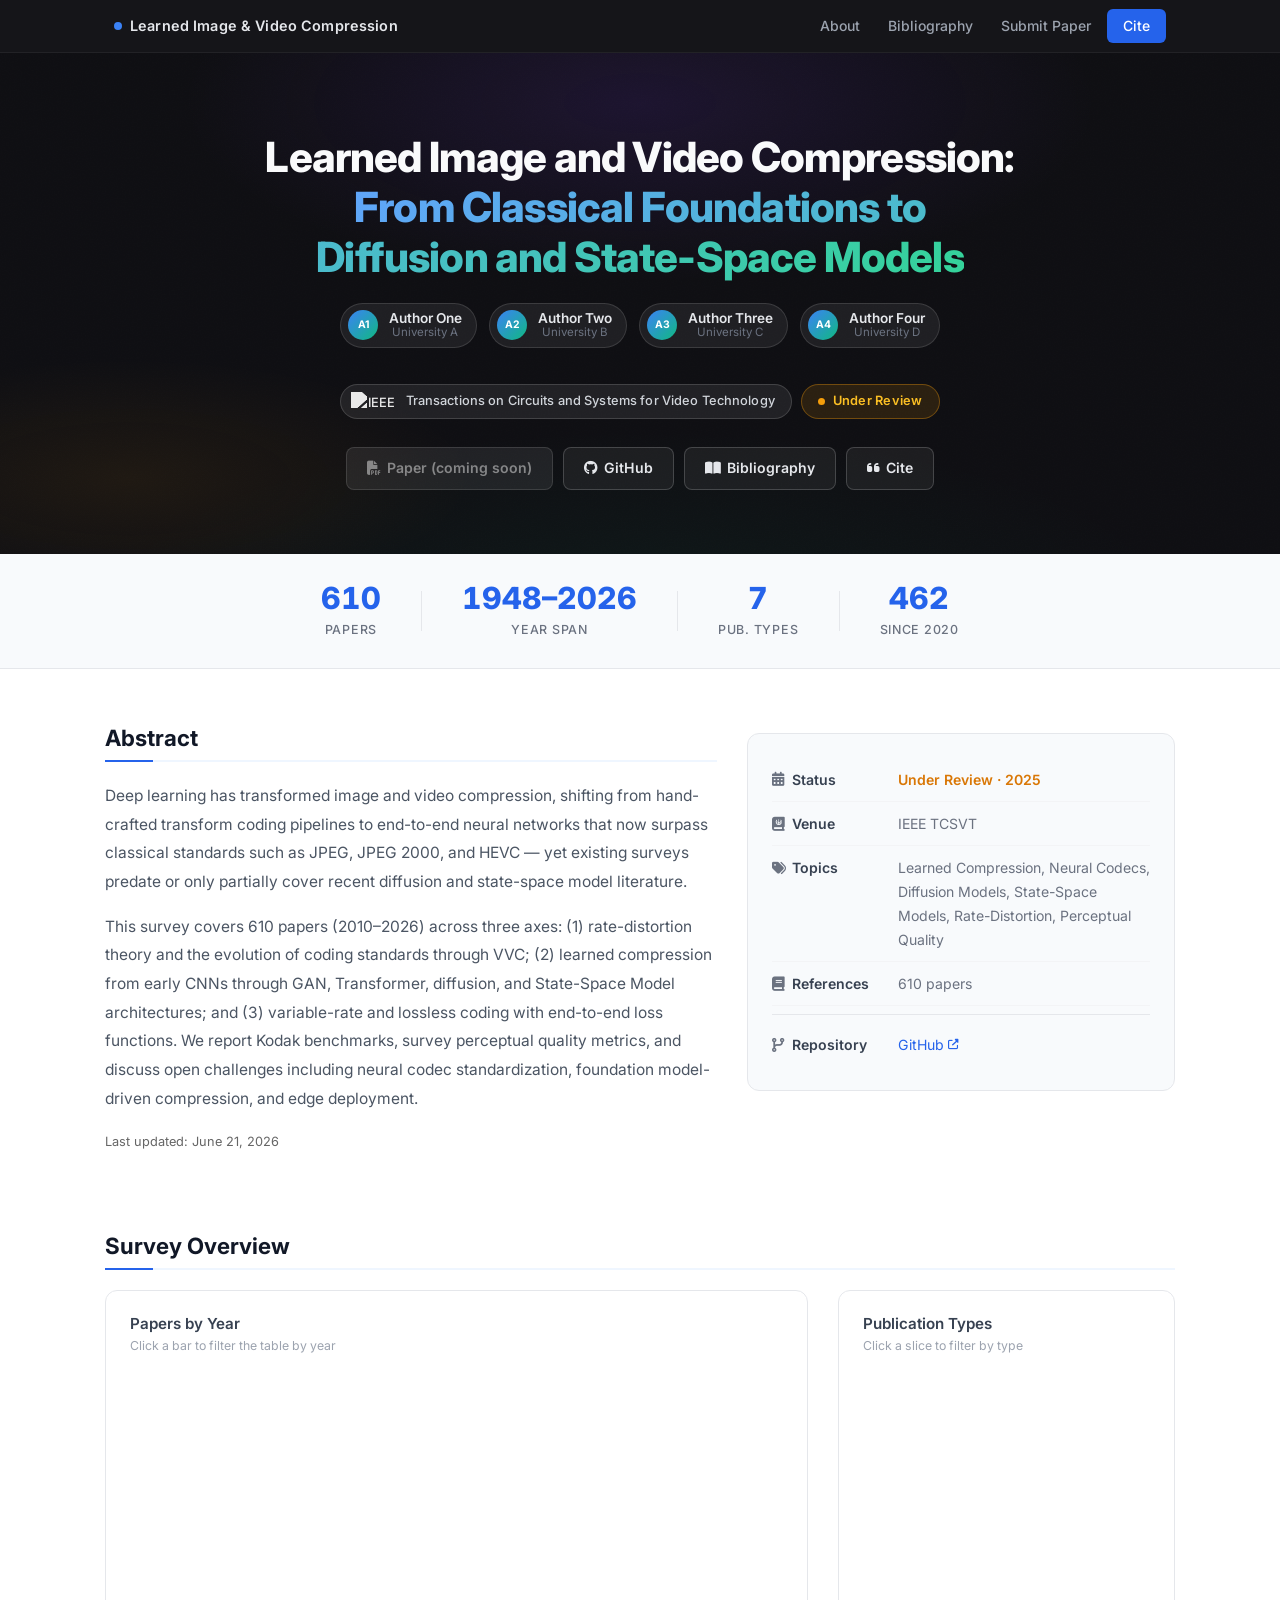
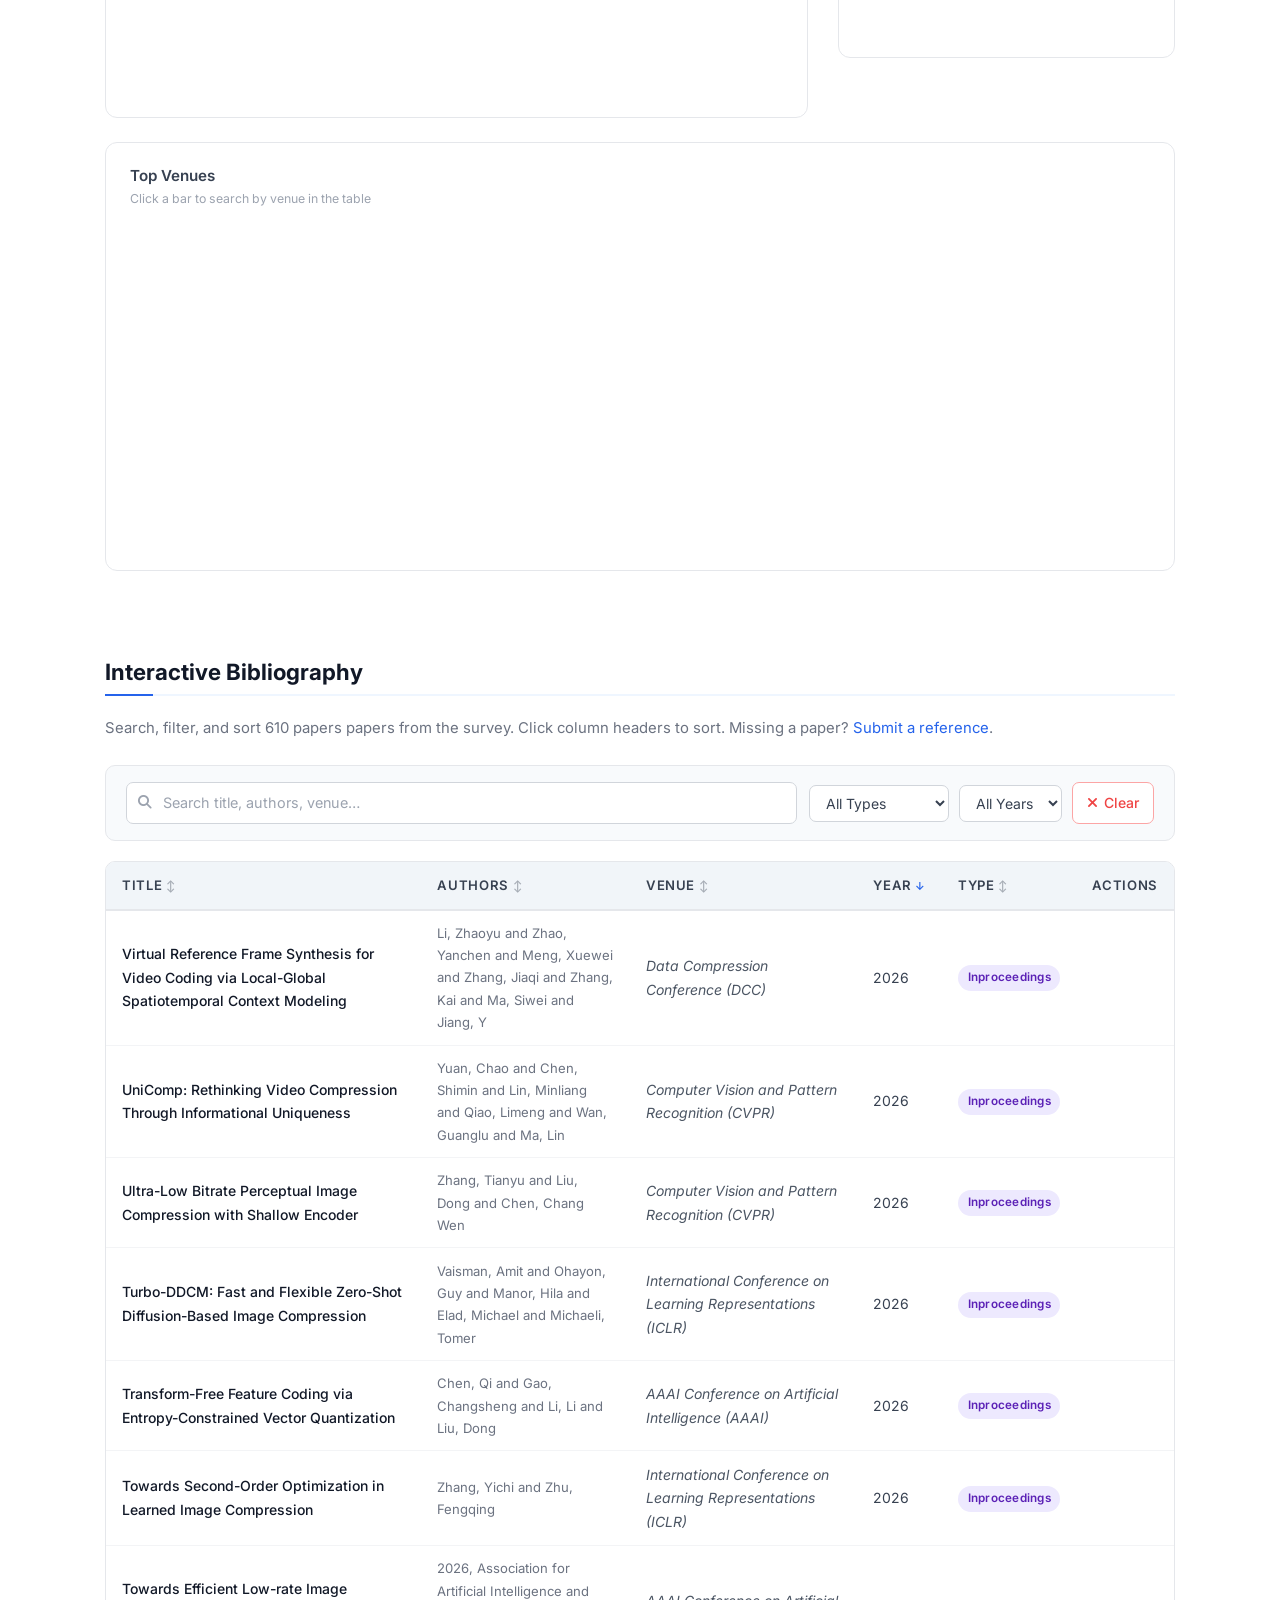
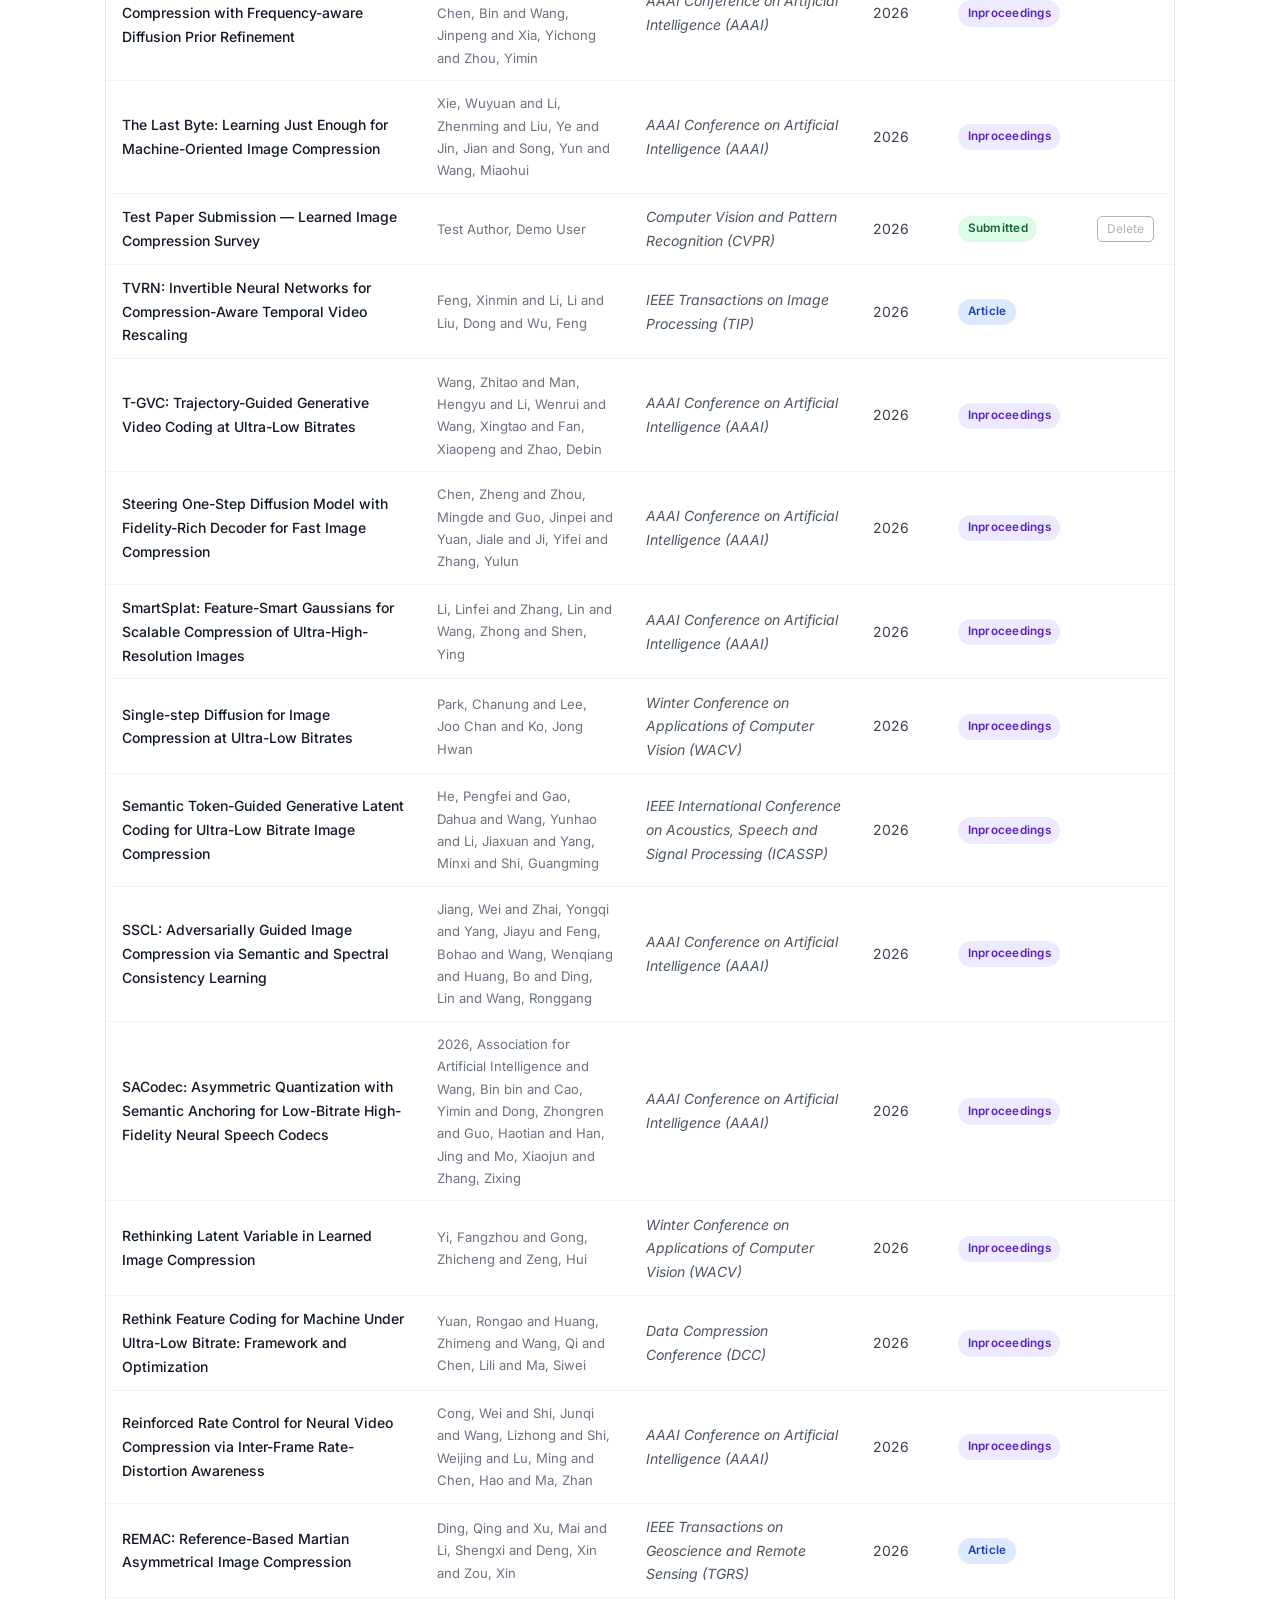
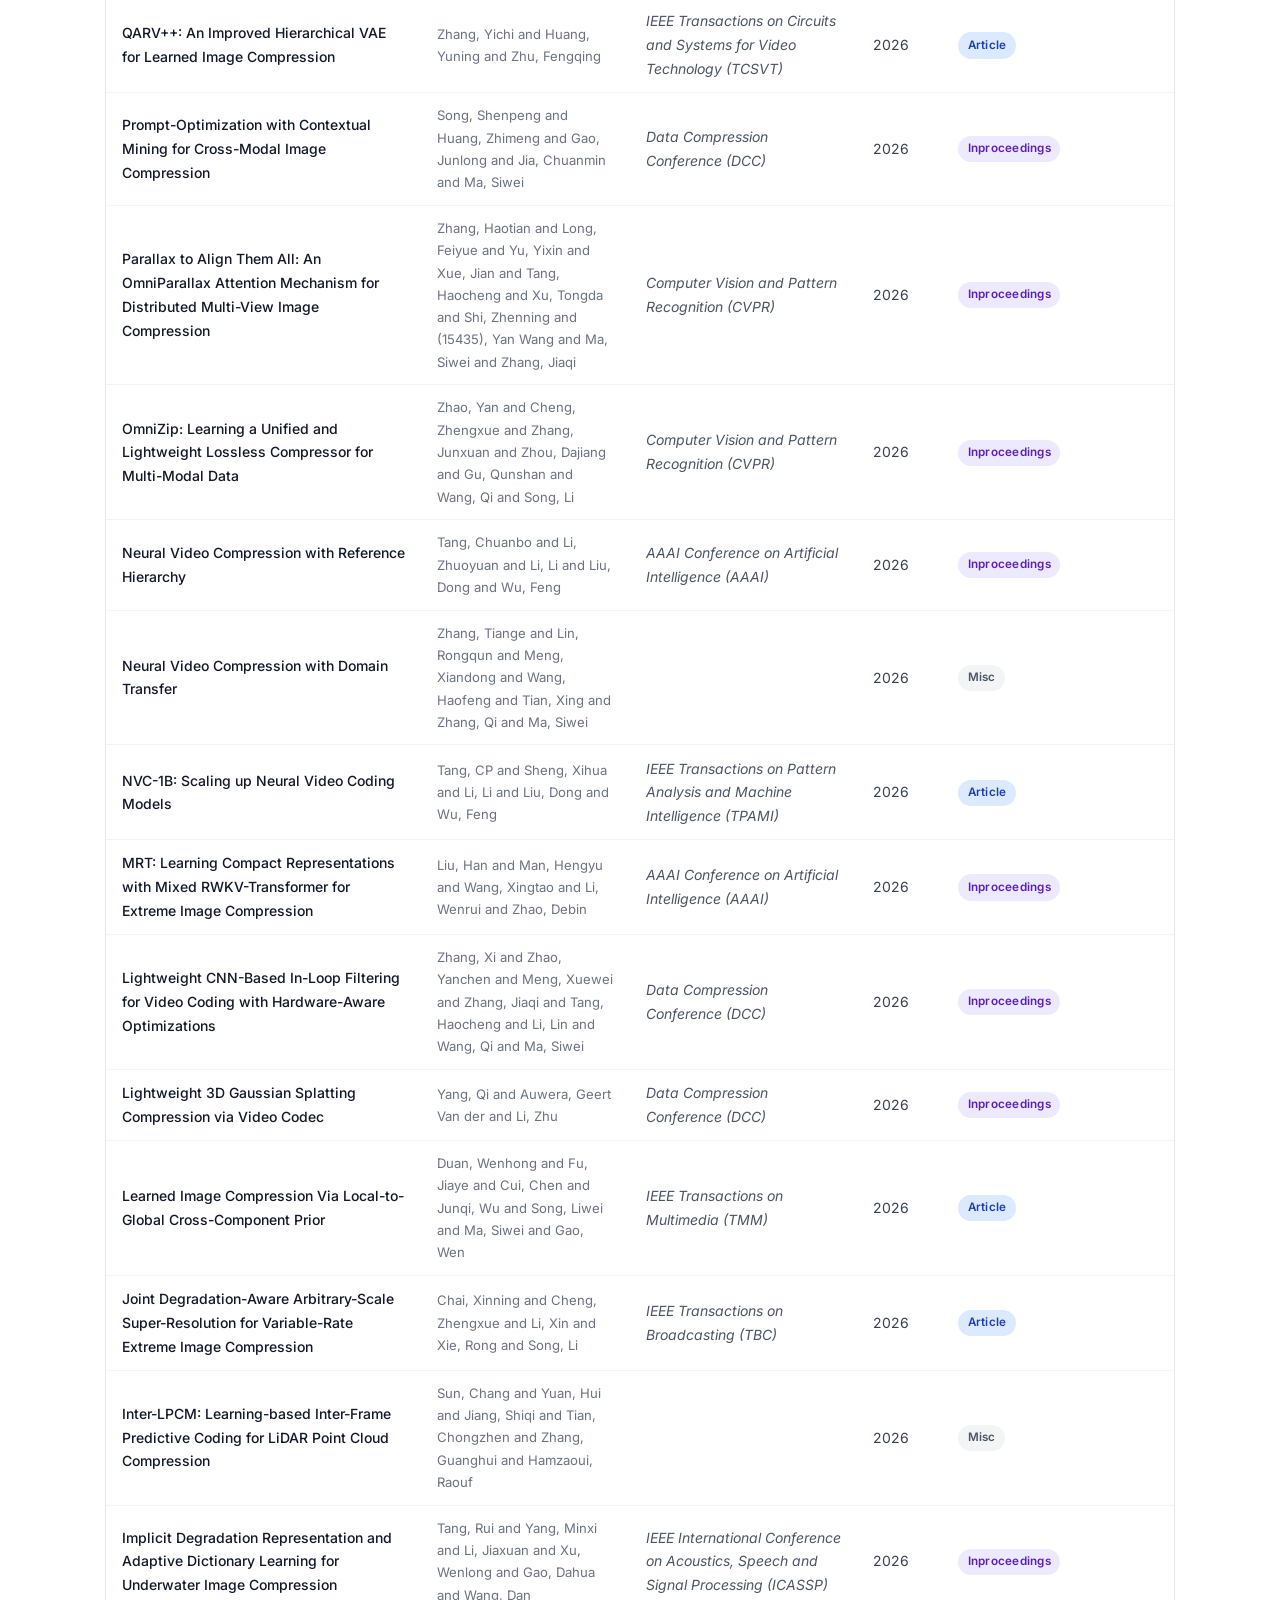
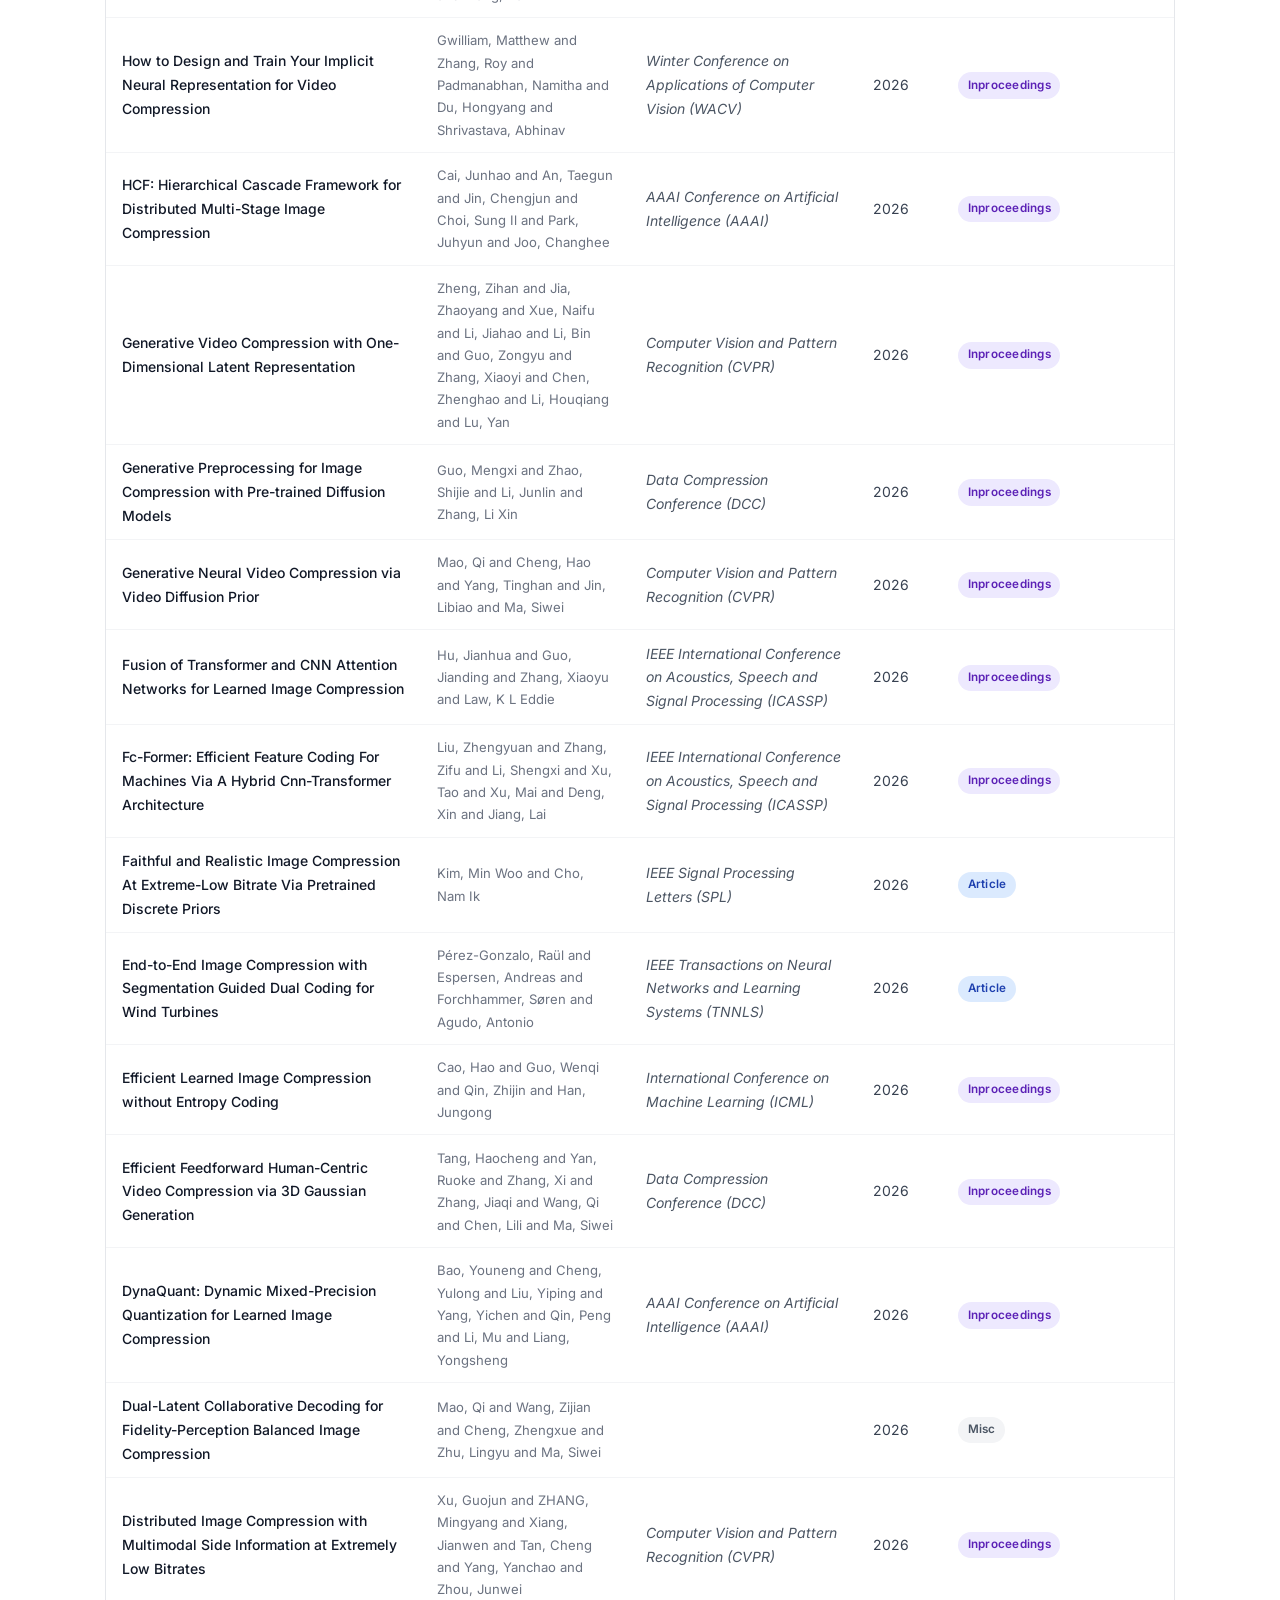
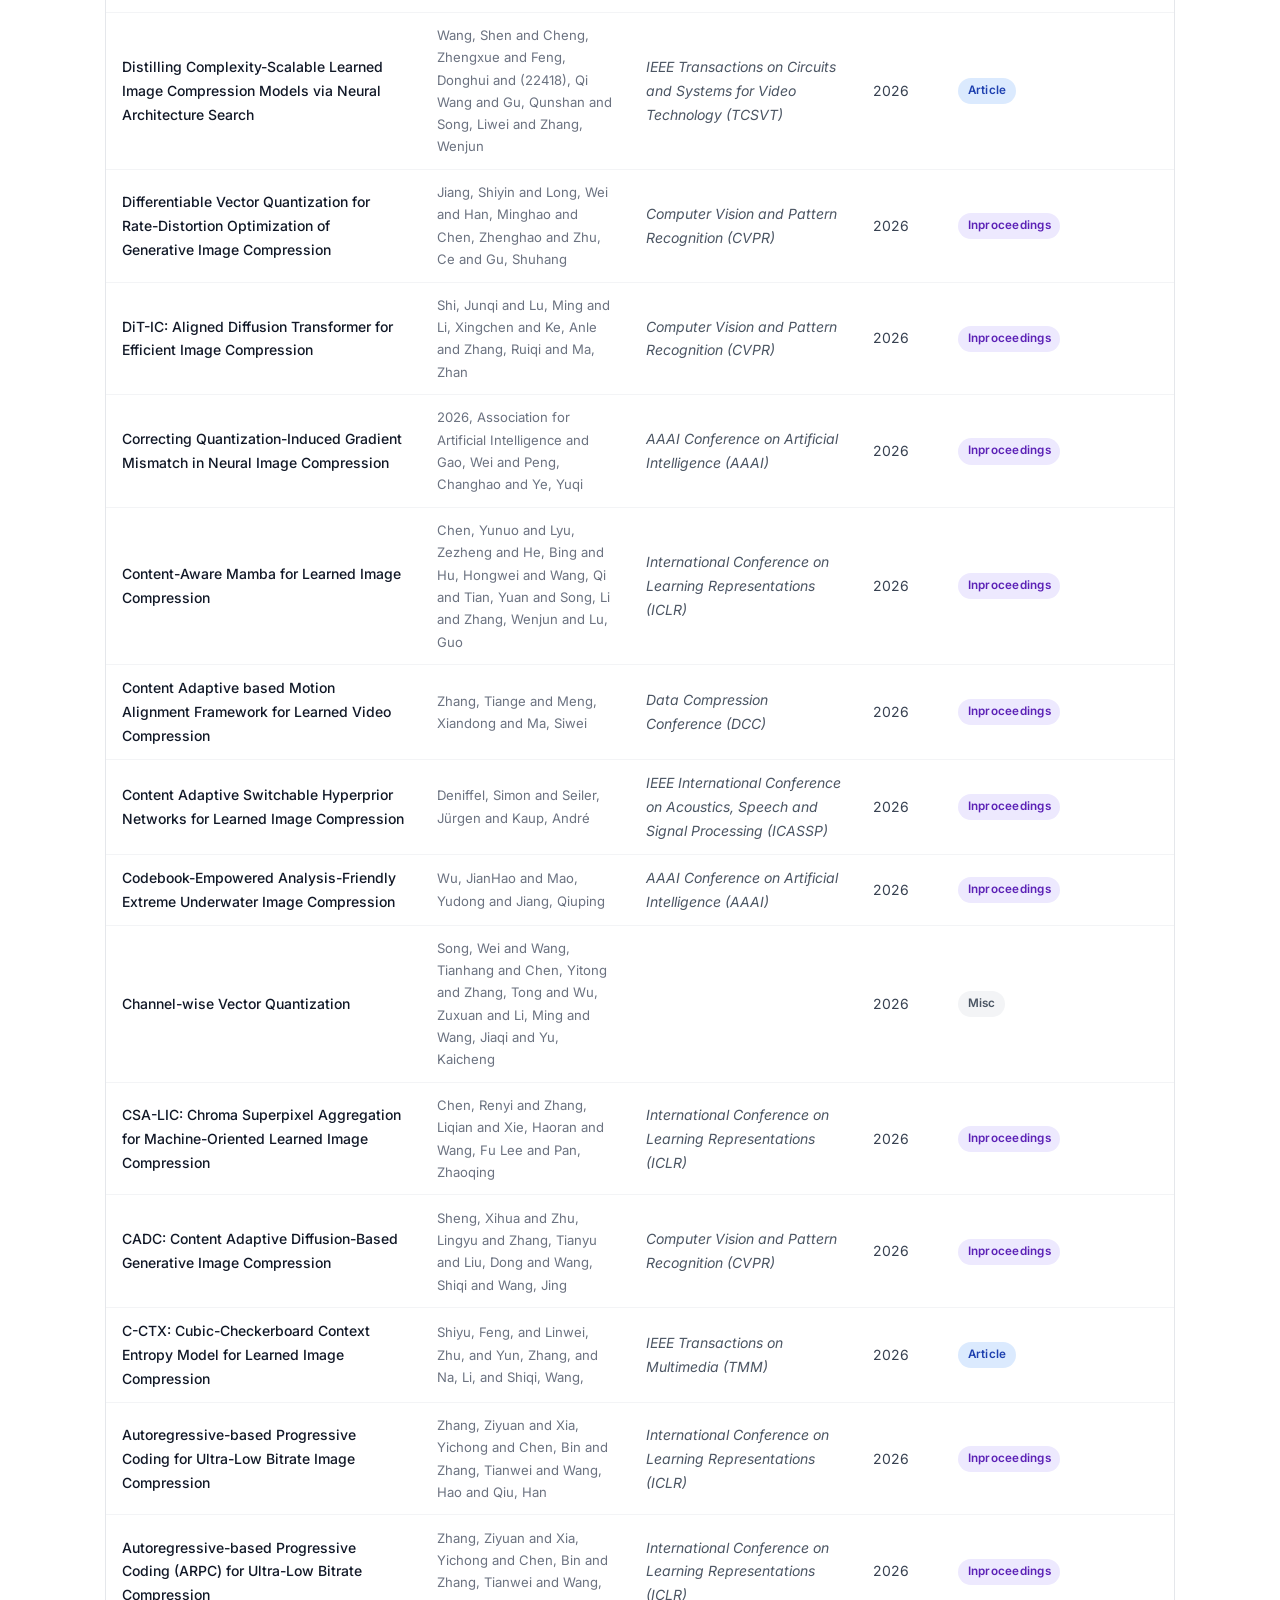
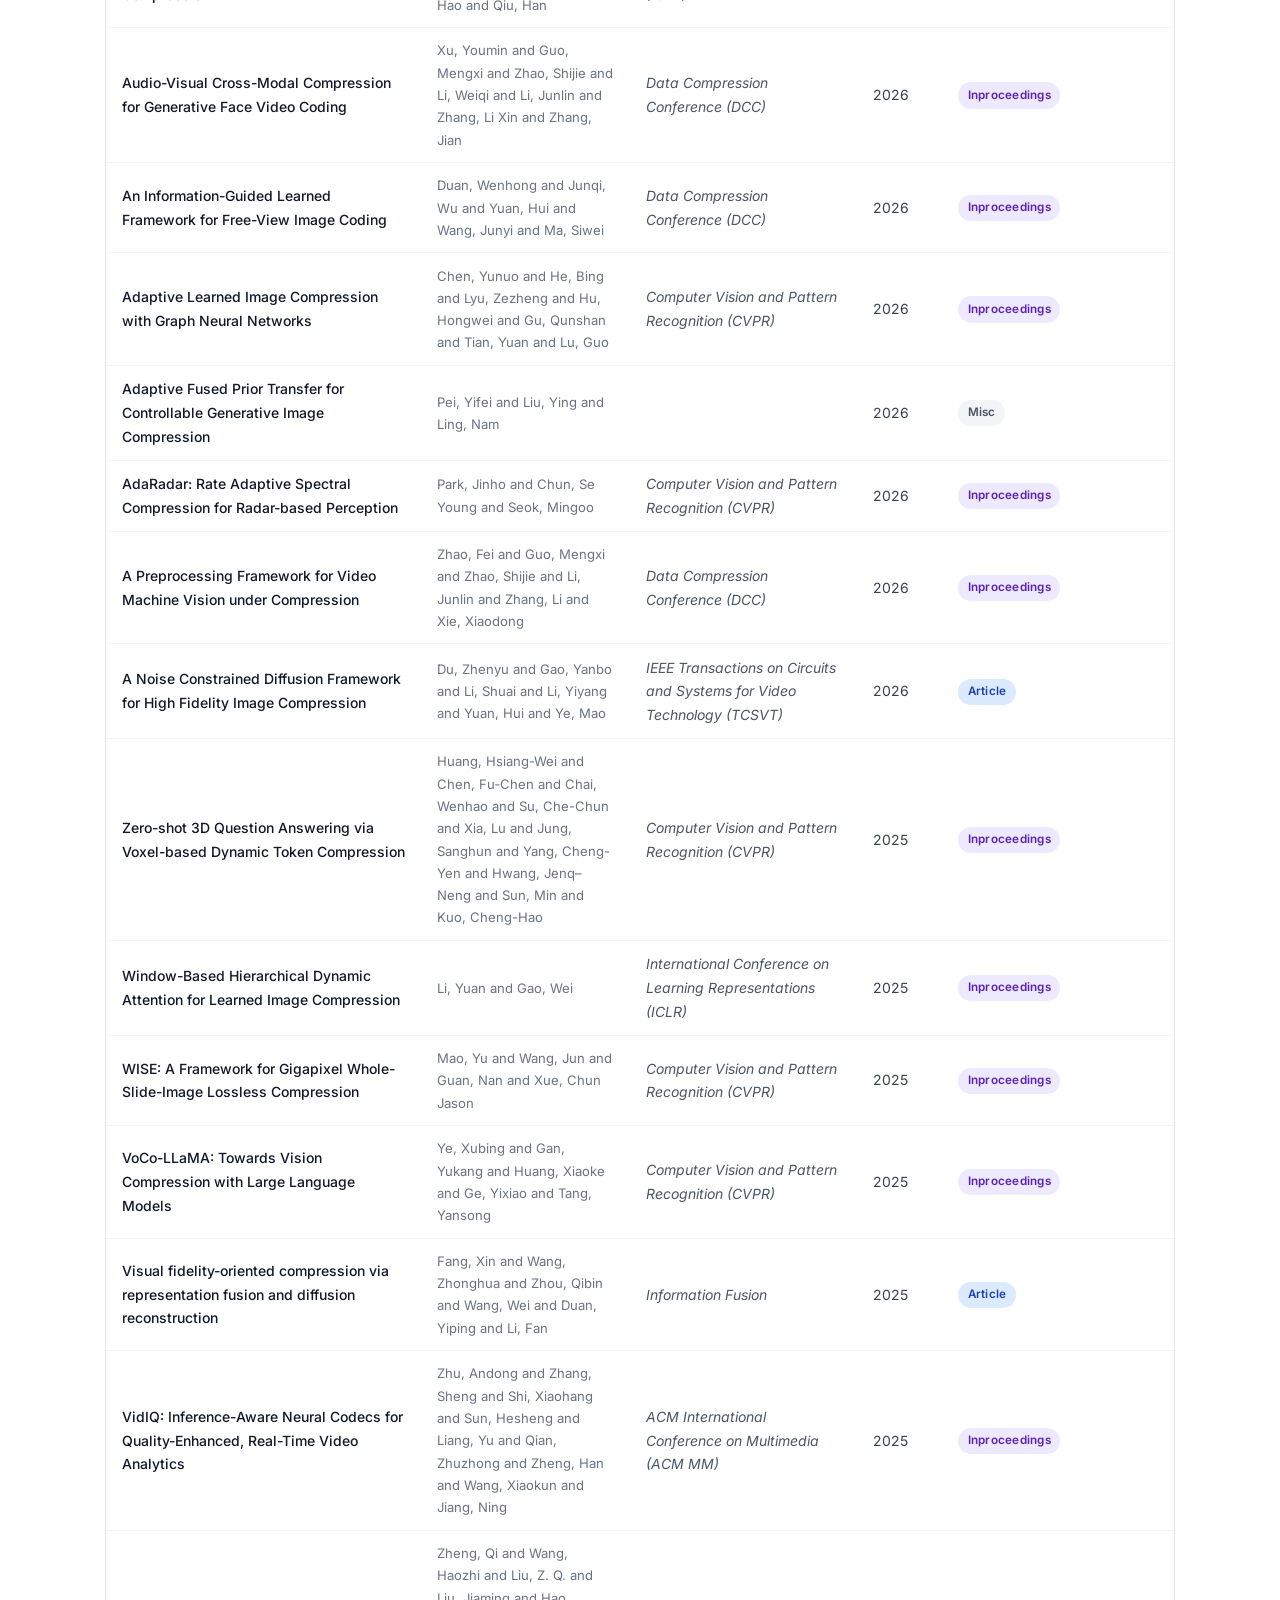
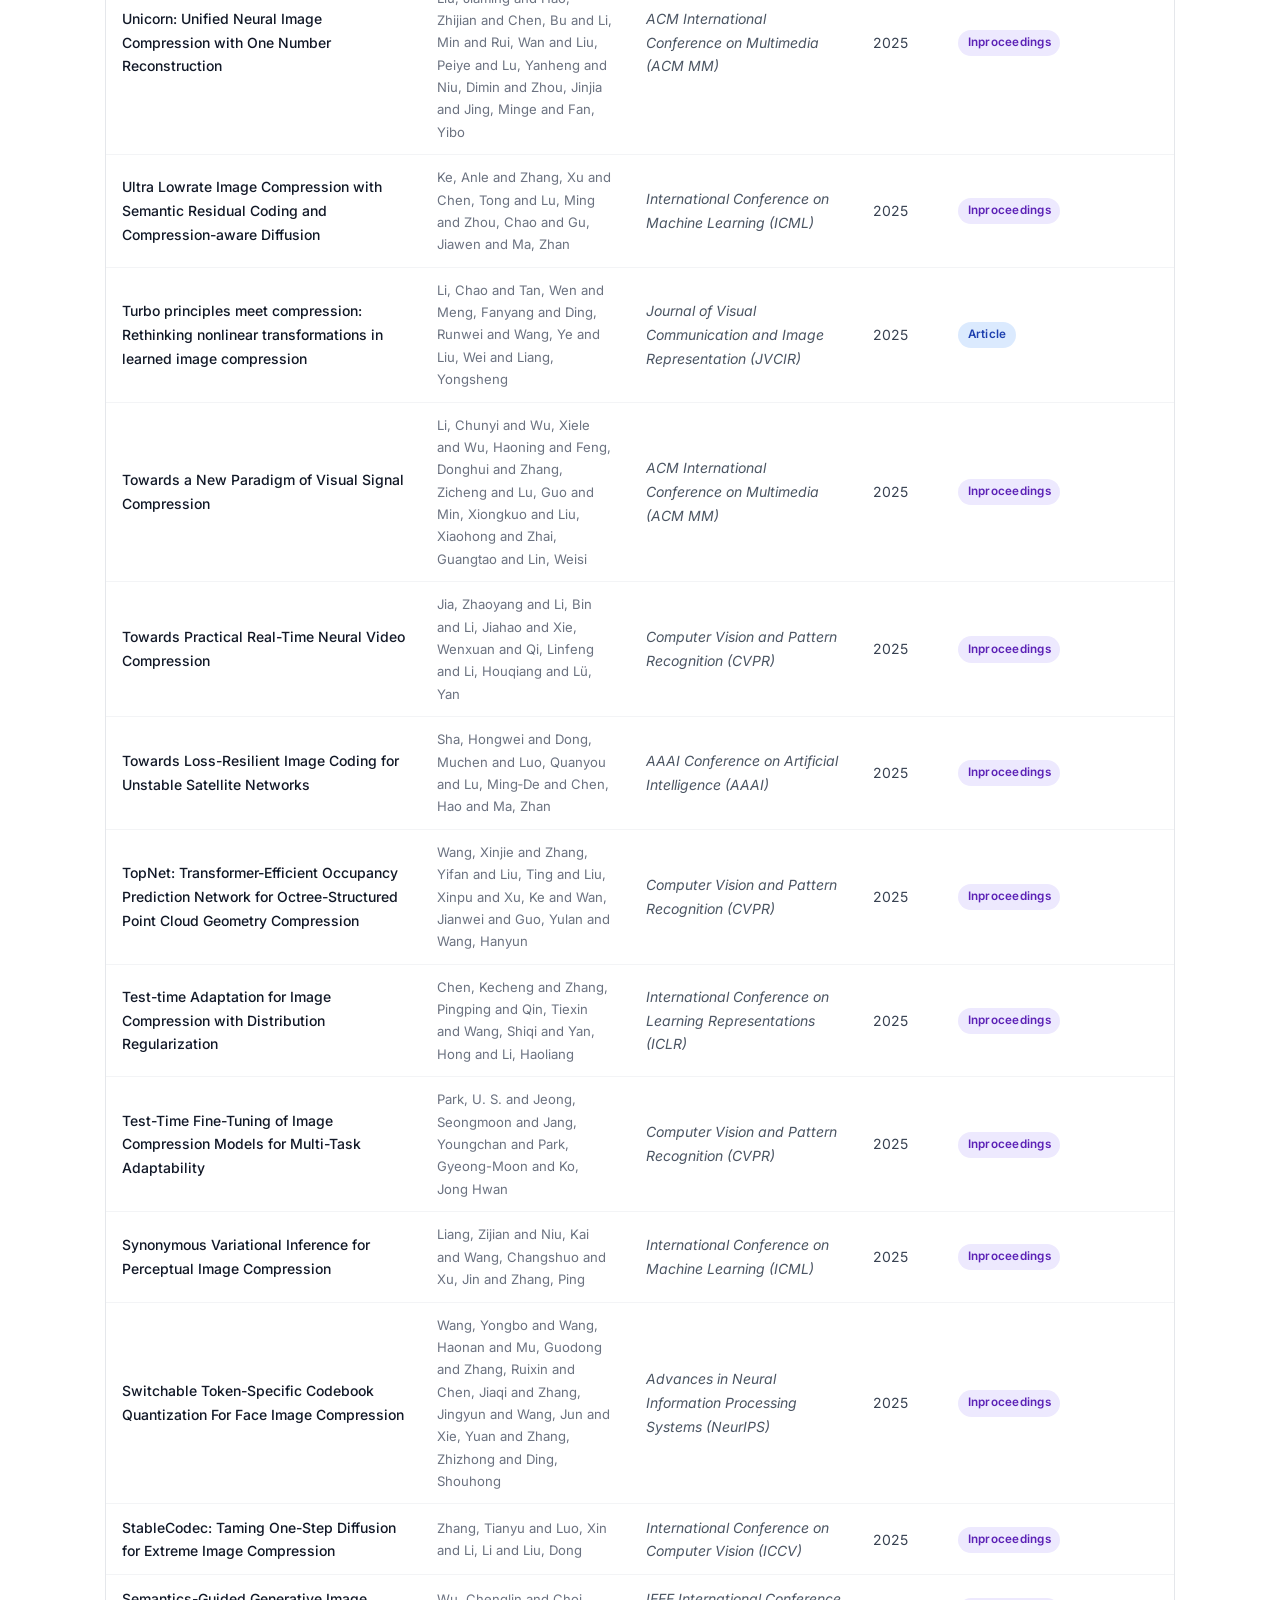
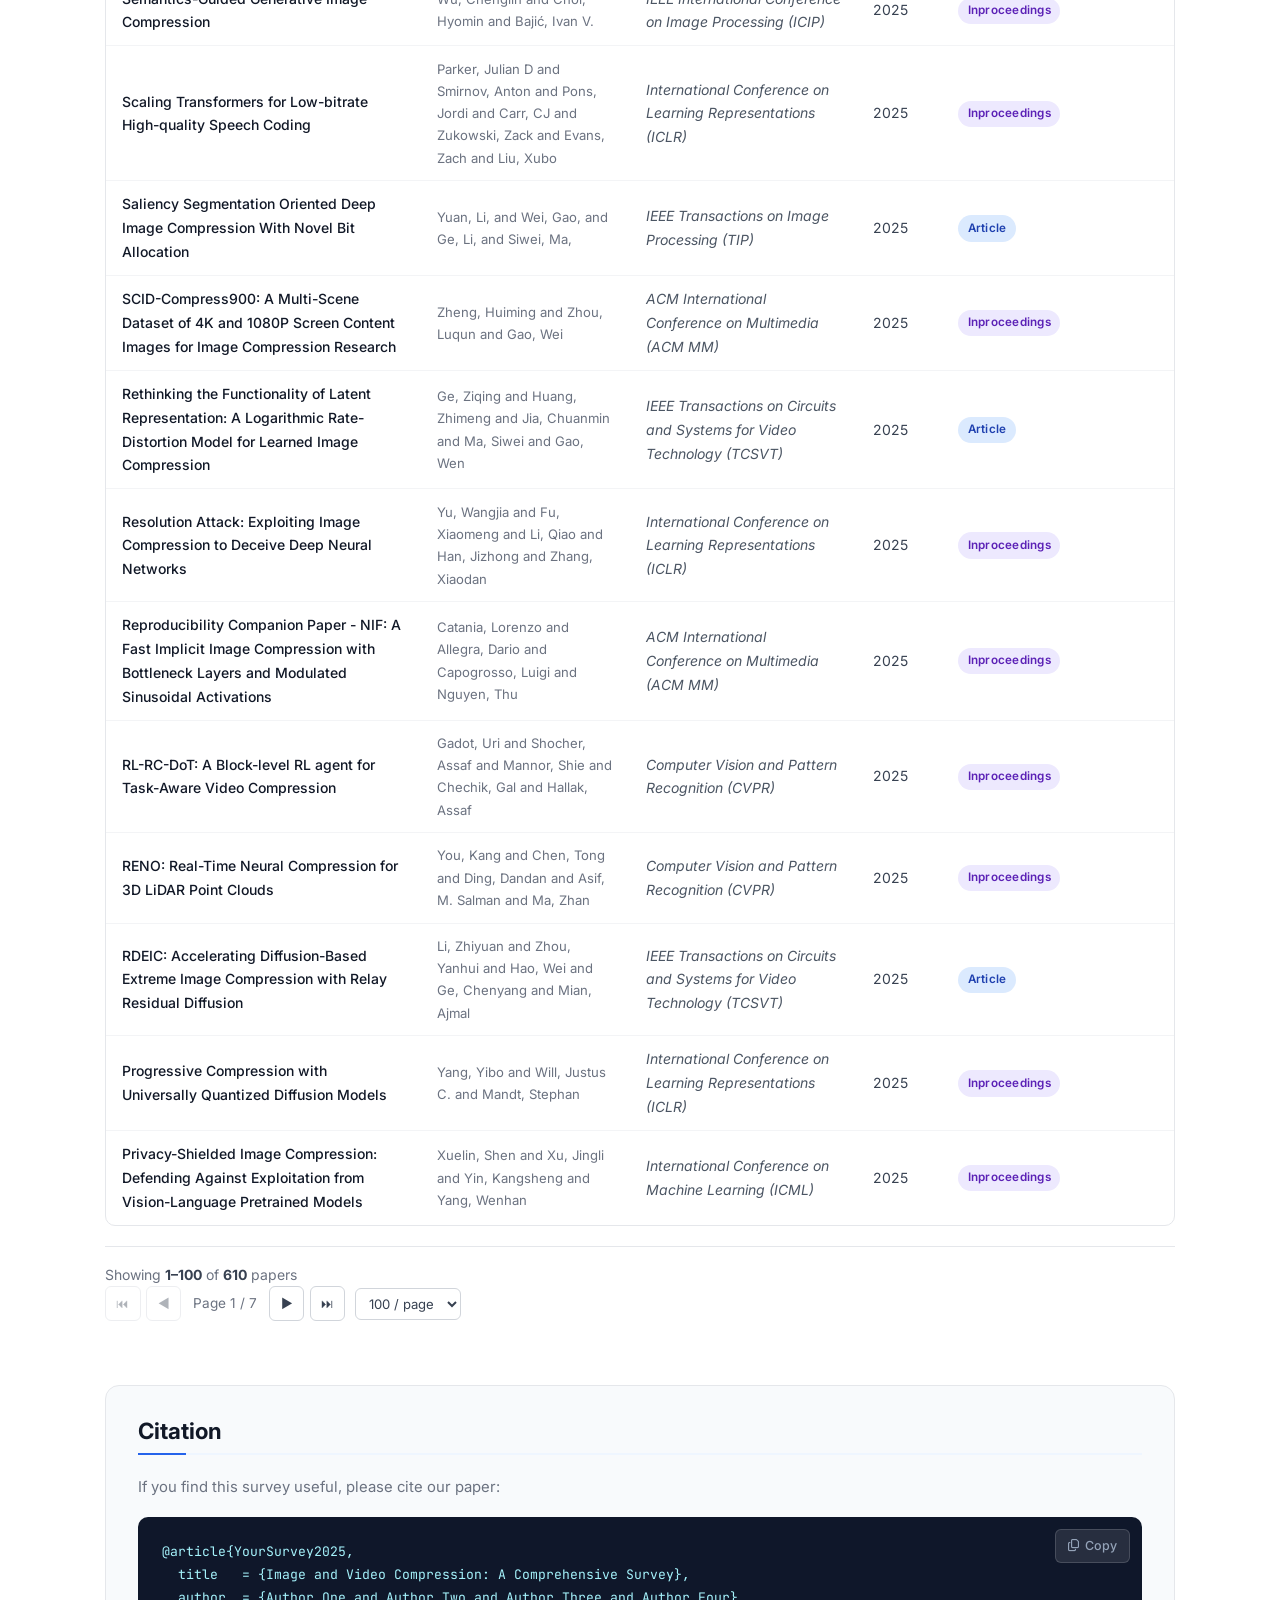
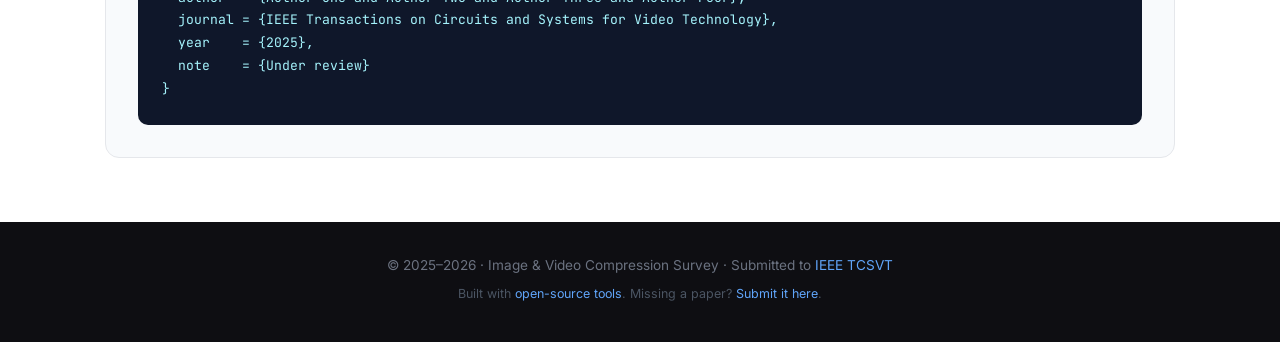
==== commit 18d07f0b: "Remove hero subtitle paragraph (systematic survey covering 610 papers...)" ====
--- a/index.html
+++ b/index.html
@@ -207,12 +207,6 @@
         <span class="hero-accent">From Classical Foundations to<br>Diffusion and State-Space Models</span>
       </h1>
 
-      <p class="hero-subtitle">
-        A systematic survey covering 610 papers — from classical transform coding
-        and hybrid video standards to neural end-to-end codecs, diffusion-based
-        compression, and state-space sequence models.
-      </p>
-
       <!-- Authors — replace with real names -->
       <div class="authors-row">
         <div class="author-chip">
--- a/css/style.css
+++ b/css/style.css
@@ -718,10 +718,16 @@
 }
 
 /* Delete button */
-.btn-outline-danger {
+.btn-outline-danger,
+.btn-outline-secondary.delete-paper-btn {
   font-size: 0.75rem;
   padding: 0.2rem 0.55rem;
   border-radius: 5px;
+}
+
+.btn-outline-secondary.delete-paper-btn:disabled {
+  cursor: not-allowed;
+  opacity: 0.55;
 }
 
 /* Pagination */
